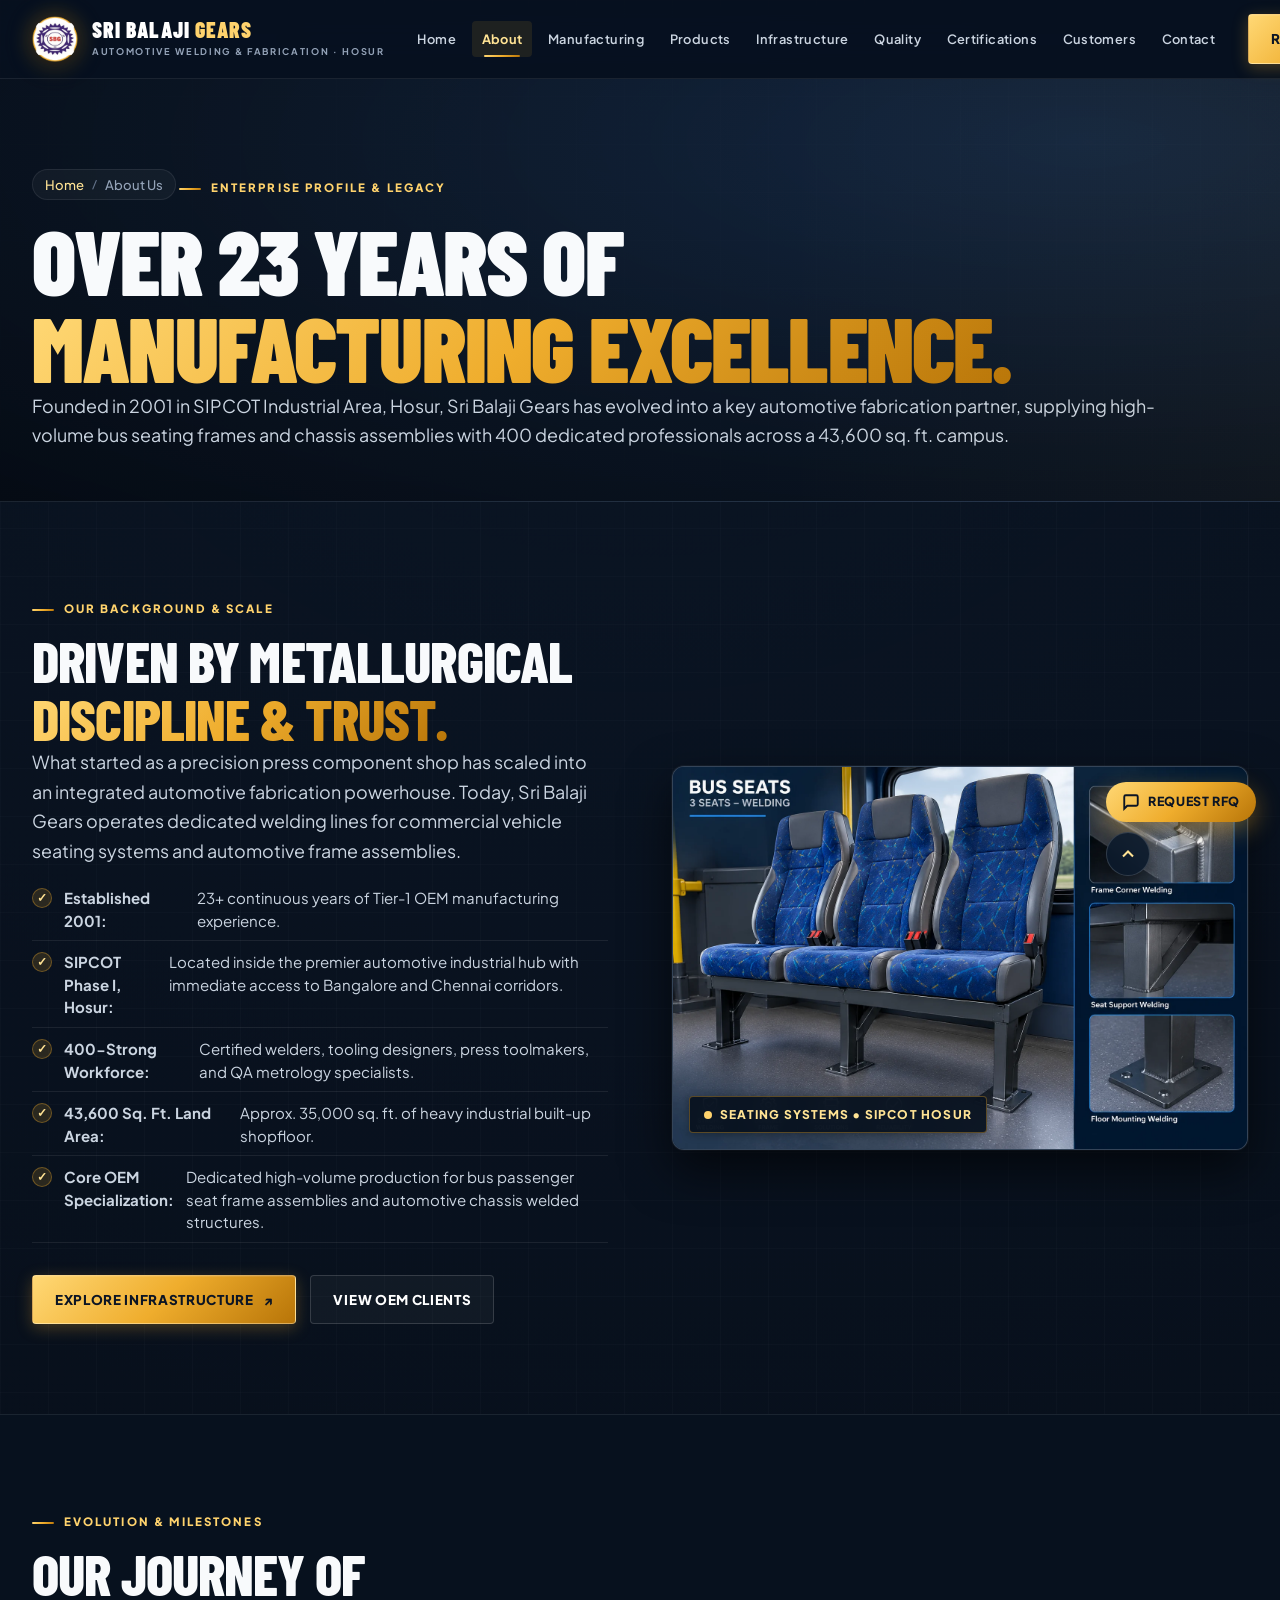
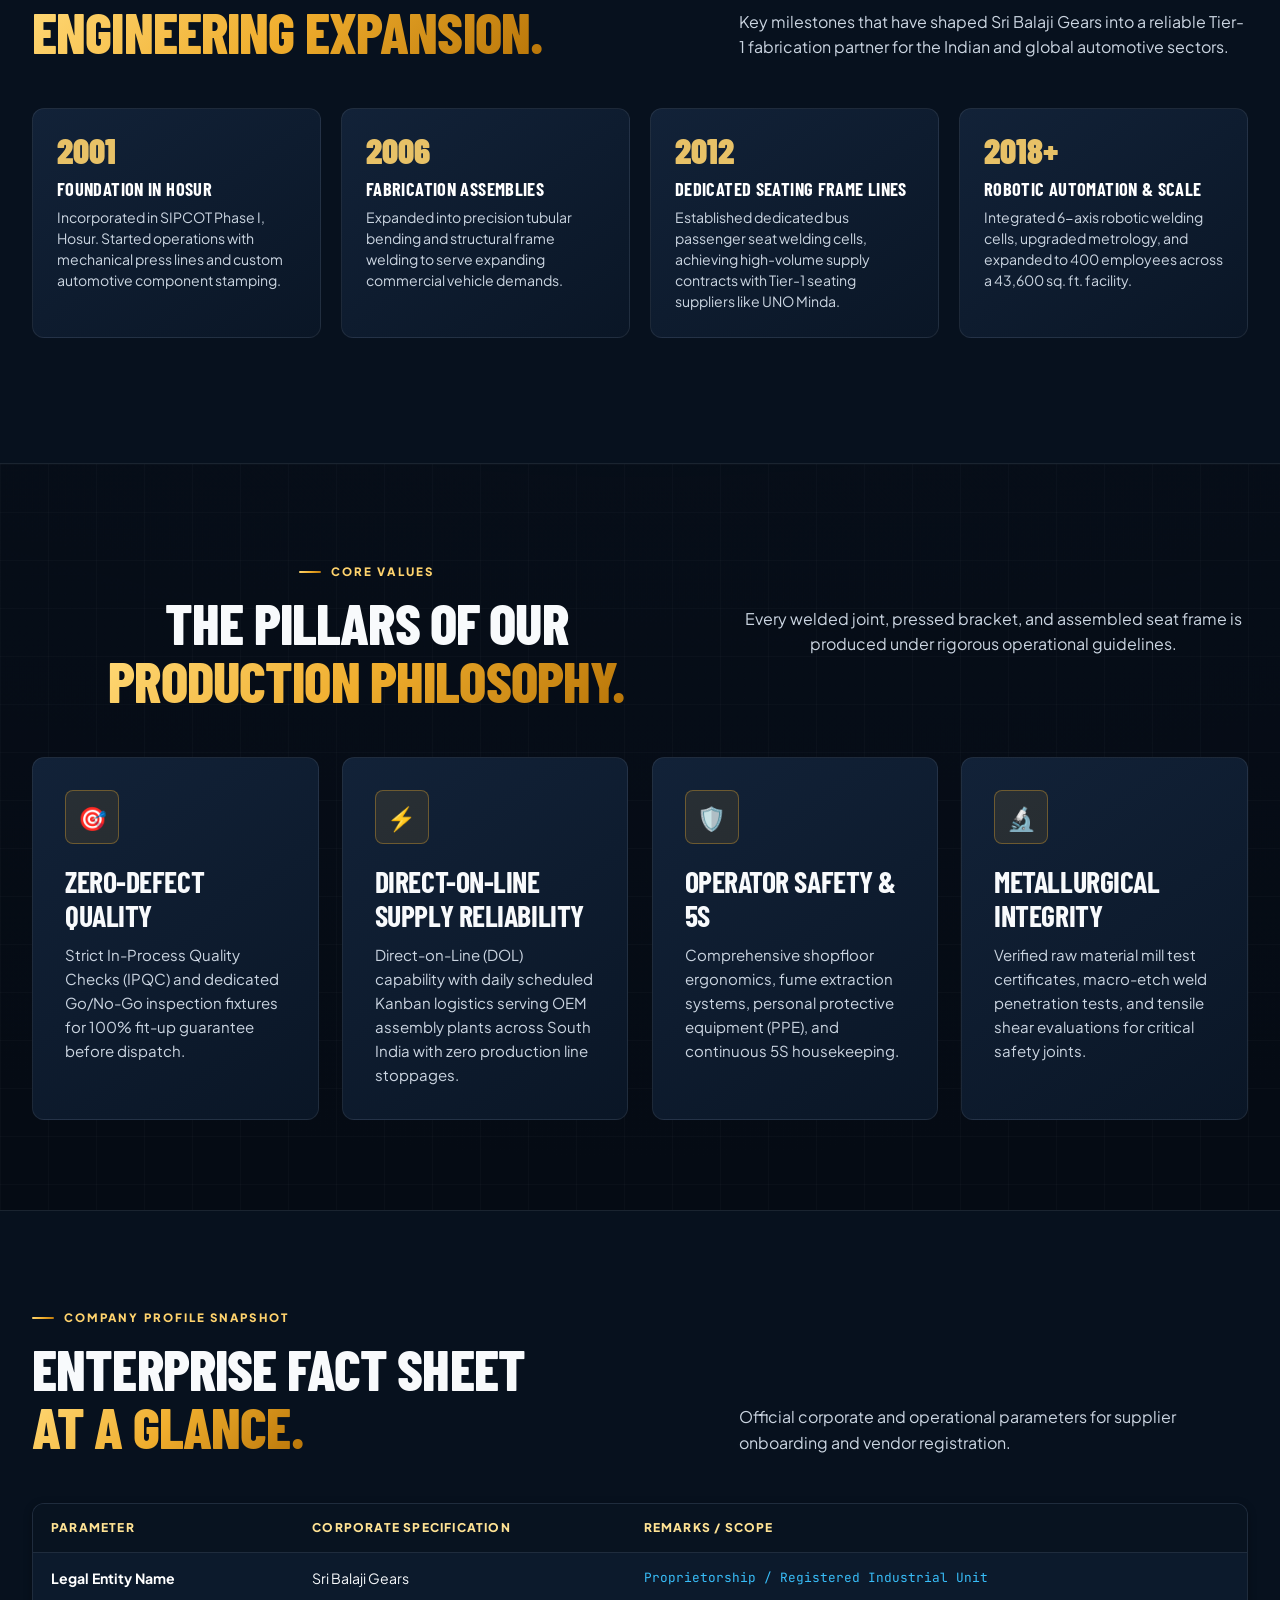
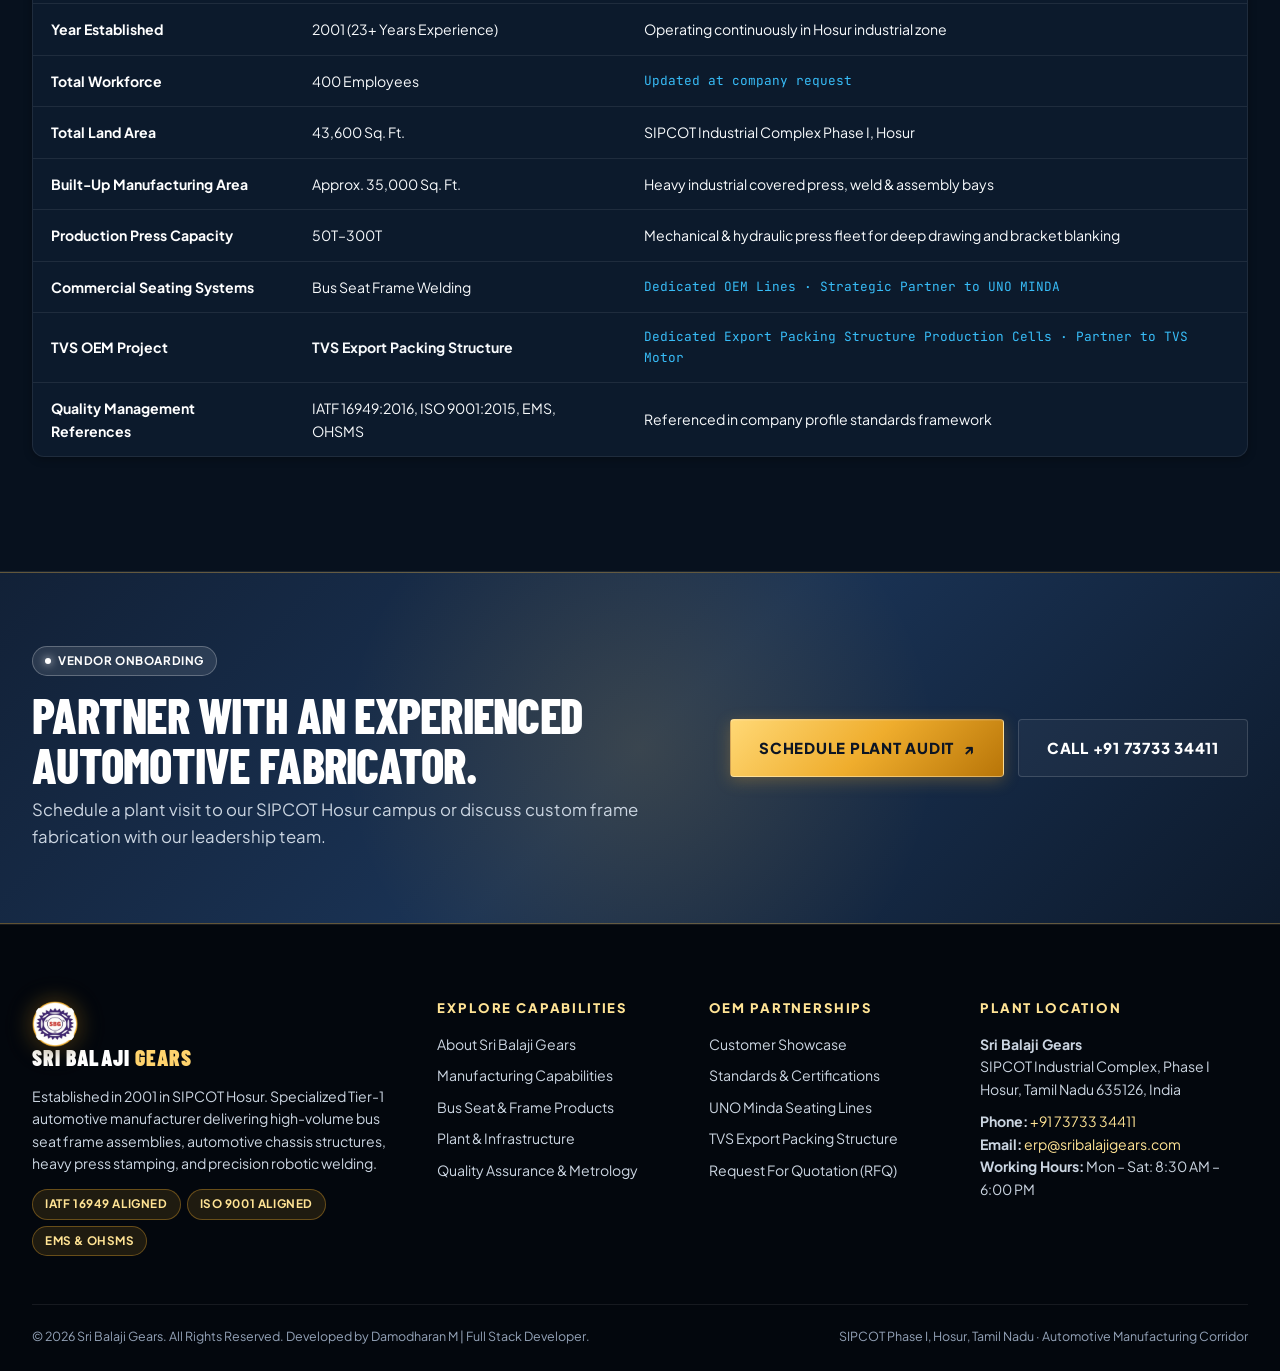
==== about.html @ cc9f1fc0 "feat: replace old logo with official SBG logo on matching circular badge with gold trim" ====
<!doctype html>
<html lang="en">
<head>
  <link rel="preconnect" href="https://fonts.googleapis.com">
  <link rel="preconnect" href="https://fonts.gstatic.com" crossorigin>
  <meta charset="utf-8">
  <meta name="viewport" content="width=device-width, initial-scale=1, viewport-fit=cover">
    <meta name="description" content="Established in 2001 in SIPCOT Hosur. 23+ years of Tier-1 automotive manufacturing excellence, passenger seat frames, and precision welding.">
  <meta name="keywords" content="Sri Balaji Gears, about sri balaji gears, automotive welding Hosur, bus seat frames, SIPCOT Hosur">
  <meta name="theme-color" content="#07111e">
  <meta name="google-site-verification" content="4lVNyMi9ZgLC_d8jcUPkAKkFOLJUADI26pOm8sBlswk">
  <link rel="canonical" href="https://sribalajigears.in/about.html">
  <meta property="og:type" content="website">
  <meta property="og:site_name" content="Sri Balaji Gears">
  <meta property="og:title" content="About Us & Plant Heritage | Sri Balaji Gears Hosur">
  <meta property="og:description" content="Established in 2001 in SIPCOT Hosur. 23+ years of Tier-1 automotive manufacturing excellence, passenger seat frames, and precision welding.">
  <meta property="og:url" content="https://sribalajigears.in/about.html">
  <meta property="og:image" content="https://sribalajigears.in/assets/img/sbg-logo-square.png">
  <meta name="twitter:card" content="summary_large_image">
  <meta name="twitter:title" content="About Us & Plant Heritage | Sri Balaji Gears Hosur">
  <meta name="twitter:description" content="Established in 2001 in SIPCOT Hosur. 23+ years of Tier-1 automotive manufacturing excellence, passenger seat frames, and precision welding.">
  <title>About Us & Plant Heritage | Sri Balaji Gears Hosur</title>
    <link rel="icon" type="image/svg+xml" href="/assets/img/sbg-mark.svg?v=2">
  <link rel="icon" type="image/png" sizes="48x48" href="/favicon-48x48.png">
  <link rel="icon" type="image/png" sizes="96x96" href="/favicon-96x96.png">
  <link rel="icon" type="image/png" sizes="192x192" href="/favicon-192x192.png">
  <link rel="shortcut icon" href="/favicon.ico">
  <link rel="apple-touch-icon" sizes="180x180" href="/apple-touch-icon.png">
  <link rel="manifest" href="/site.webmanifest">
  <link rel="stylesheet" href="assets/css/style.css?v=20">
  <!-- Structured Data: BreadcrumbList -->
  <script type="application/ld+json">
  {
    "@context": "https://schema.org",
    "@type": "BreadcrumbList",
    "itemListElement": [
      {
        "@type": "ListItem",
        "position": 1,
        "name": "Home",
        "item": "https://sribalajigears.in/"
      },
      {
        "@type": "ListItem",
        "position": 2,
        "name": "About Sri Balaji Gears",
        "item": "https://sribalajigears.in/about.html"
      }
    ]
  }
  </script>
  <!-- Google Analytics 4 (GA4): Replace G-XXXXXXXXXX with your Measurement ID from Google Analytics -->
  <!--
  <script async src="https://www.googletagmanager.com/gtag/js?id=G-XXXXXXXXXX"></script>
  <script>
    window.dataLayer = window.dataLayer || [];
    function gtag(){dataLayer.push(arguments);}
    gtag('js', new Date());
    gtag('config', 'G-XXXXXXXXXX');
  </script>
  -->
</head>
<body>

  <!-- Main Sticky Header -->
  <header class="header">
    <div class="container nav">
      <a class="brand" href="index.html" aria-label="Sri Balaji Gears Home">
        <img class="brand-emblem" src="assets/img/sbg-mark.svg?v=2" alt="SBG Monogram Logo" width="46" height="46">
        <span class="brand-text-block">
          <span class="brand-title">SRI BALAJI <span>GEARS</span></span>
          <span class="brand-tagline">AUTOMOTIVE WELDING &amp; FABRICATION · HOSUR</span>
        </span>
      </a>

      <!-- Desktop Navigation -->
      <nav class="menu" aria-label="Main Navigation">
        <a href="index.html">Home</a>
        <a href="about.html">About</a>
        <a href="manufacturing.html">Manufacturing</a>
        <a href="products.html">Products</a>
        <a href="infrastructure.html">Infrastructure</a>
        <a href="quality.html">Quality</a>
        <a href="certifications.html">Certifications</a>
        <a href="customers.html">Customers</a>
        <a href="contact.html">Contact</a>
      </nav>

      <!-- Nav Actions -->
      <div class="nav-actions">
        <a class="nav-button" href="contact.html">
          REQUEST RFQ <span class="button-icon">↗</span>
        </a>
        <button class="hamb" id="menuToggle" aria-label="Open navigation menu" aria-expanded="false">
          <span class="hamb-line"></span>
          <span class="hamb-line"></span>
          <span class="hamb-line"></span>
        </button>
      </div>
    </div>
  </header>

  <!-- Mobile Off-Canvas Drawer -->
  <div class="mobile-backdrop" id="mobileBackdrop"></div>
  <aside class="mobile-drawer" id="mobileDrawer" aria-label="Mobile Navigation">
    <div class="drawer-header">
      <a class="brand" href="index.html">
        <img class="brand-emblem" src="assets/img/sbg-mark.svg?v=2" alt="SBG" width="38" height="38">
        <span class="brand-text-block">
          <span class="brand-title">SRI BALAJI <span>GEARS</span></span>
        </span>
      </a>
      <button class="drawer-close" id="drawerClose" aria-label="Close menu">✕</button>
    </div>
    <nav class="drawer-nav">
      <a href="index.html">Home</a>
      <a href="about.html">About Company</a>
      <a href="manufacturing.html">Manufacturing Capabilities</a>
      <a href="products.html">Products &amp; Assemblies</a>
      <a href="infrastructure.html">Plant Infrastructure</a>
      <a href="quality.html">Quality &amp; Metrology</a>
      <a href="certifications.html">Certifications</a>
      <a href="customers.html">Customer Showcase</a>
      <a href="contact.html">Contact &amp; RFQ</a>
    </nav>
    <div class="drawer-footer">
      <div class="drawer-contact-item">
        <svg viewBox="0 0 24 24" fill="none" stroke="currentColor" stroke-width="2"><path d="M22 16.92v3a2 2 0 0 1-2.18 2 19.79 19.79 0 0 1-8.63-3.07 19.5 19.5 0 0 1-6-6 19.79 19.79 0 0 1-3.07-8.67A2 2 0 0 1 4.11 2h3a2 2 0 0 1 2 1.72 12.84 12.84 0 0 0 .7 2.81 2 2 0 0 1-.45 2.11L8.09 9.91a16 16 0 0 0 6 6l1.27-1.27a2 2 0 0 1 2.11-.45 12.84 12.84 0 0 0 2.81.7A2 2 0 0 1 22 16.92z"/></svg>
        <a href="tel:+917373334411">+91 73733 34411</a>
      </div>
      <div class="drawer-contact-item">
        <svg viewBox="0 0 24 24" fill="none" stroke="currentColor" stroke-width="2"><path d="M4 4h16c1.1 0 2 .9 2 2v12c0 1.1-.9 2-2 2H4c-1.1 0-2-.9-2-2V6c0-1.1.9-2 2-2z"/><polyline points="22,6 12,13 2,6"/></svg>
        <a href="mailto:erp@sribalajigears.com">erp@sribalajigears.com</a>
      </div>
      <a class="button" href="contact.html" style="width: 100%; margin-top: 10px;">
        REQUEST A QUOTE ↗
      </a>
    </div>
  </aside>

  <!-- Page Hero -->
  <main>
    <section class="page-hero">
      <div class="container">
        <div class="breadcrumbs">
          <a href="index.html">Home</a>
          <span class="separator">/</span>
          <span>About Us</span>
        </div>
        <div class="eyebrow">Enterprise Profile &amp; Legacy</div>
        <h1>
          OVER 23 YEARS OF<br>
          <em>MANUFACTURING EXCELLENCE.</em>
        </h1>
        <p class="lead">
          Founded in 2001 in SIPCOT Industrial Area, Hosur, Sri Balaji Gears has evolved into a key automotive fabrication partner, supplying high-volume bus seating frames and chassis assemblies with 400 dedicated professionals across a 43,600 sq. ft. campus.
        </p>
      </div>
    </section>

    <!-- Company Heritage Split Section -->
    <section class="section">
      <div class="container split">
        <div class="reveal">
          <div class="eyebrow">Our Background &amp; Scale</div>
          <h2>DRIVEN BY METALLURGICAL<br><em>DISCIPLINE &amp; TRUST.</em></h2>
          <p class="lead">
            What started as a precision press component shop has scaled into an integrated automotive fabrication powerhouse. Today, Sri Balaji Gears operates dedicated welding lines for commercial vehicle seating systems and automotive frame assemblies.
          </p>

          <ul class="list-check">
            <li><strong>Established 2001:</strong> 23+ continuous years of Tier-1 OEM manufacturing experience.</li>
            <li><strong>SIPCOT Phase I, Hosur:</strong> Located inside the premier automotive industrial hub with immediate access to Bangalore and Chennai corridors.</li>
            <li><strong>400-Strong Workforce:</strong> Certified welders, tooling designers, press toolmakers, and QA metrology specialists.</li>
            <li><strong>43,600 Sq. Ft. Land Area:</strong> Approx. 35,000 sq. ft. of heavy industrial built-up shopfloor.</li>
            <li><strong>Core OEM Specialization:</strong> Dedicated high-volume production for bus passenger seat frame assemblies and automotive chassis welded structures.</li>
          </ul>

          <div class="actions">
            <a class="button" href="infrastructure.html">
              EXPLORE INFRASTRUCTURE <span class="button-icon">↗</span>
            </a>
            <a class="button ghost" href="customers.html">
              VIEW OEM CLIENTS
            </a>
          </div>
        </div>

        <div class="image-frame reveal delay-2">
          <picture>
              <source srcset="assets/img/bus-seats-welding-concept.webp" type="image/webp">
              <img src="assets/img/bus-seats-welding-concept.png" alt="Sri Balaji Gears seating frame fabrication and welding layout visual" width="1536" height="1024" loading="lazy" decoding="async">
            </picture>
          <span class="imglabel">SEATING SYSTEMS • SIPCOT HOSUR</span>
        </div>
      </div>
    </section>

    <!-- Historical Milestones Stepper -->
    <section class="section alternate">
      <div class="container">
        <div class="section-heading">
          <div>
            <div class="eyebrow">Evolution &amp; Milestones</div>
            <h2>OUR JOURNEY OF<br><em>ENGINEERING EXPANSION.</em></h2>
          </div>
          <p>
            Key milestones that have shaped Sri Balaji Gears into a reliable Tier-1 fabrication partner for the Indian and global automotive sectors.
          </p>
        </div>

        <div class="timeline-stepper">
          <div class="step-card reveal delay-1">
            <div class="step-num">2001</div>
            <h4>Foundation in Hosur</h4>
            <p>
              Incorporated in SIPCOT Phase I, Hosur. Started operations with mechanical press lines and custom automotive component stamping.
            </p>
          </div>

          <div class="step-card reveal delay-2">
            <div class="step-num">2006</div>
            <h4>Fabrication Assemblies</h4>
            <p>
              Expanded into precision tubular bending and structural frame welding to serve expanding commercial vehicle demands.
            </p>
          </div>

          <div class="step-card reveal delay-3">
            <div class="step-num">2012</div>
            <h4>Dedicated Seating Frame Lines</h4>
            <p>
              Established dedicated bus passenger seat welding cells, achieving high-volume supply contracts with Tier-1 seating suppliers like UNO Minda.
            </p>
          </div>

          <div class="step-card reveal delay-4">
            <div class="step-num">2018+</div>
            <h4>Robotic Automation &amp; Scale</h4>
            <p>
              Integrated 6-axis robotic welding cells, upgraded metrology, and expanded to 400 employees across a 43,600 sq. ft. facility.
            </p>
          </div>
        </div>
      </div>
    </section>

    <!-- Core Manufacturing Values -->
    <section class="section">
      <div class="container">
        <div class="section-heading centered">
          <div>
            <div class="eyebrow">Core Values</div>
            <h2>THE PILLARS OF OUR<br><em>PRODUCTION PHILOSOPHY.</em></h2>
          </div>
          <p>Every welded joint, pressed bracket, and assembled seat frame is produced under rigorous operational guidelines.</p>
        </div>

        <div class="grid grid-4">
          <article class="card reveal delay-1">
            <div class="card-icon">🎯</div>
            <h3>Zero-Defect Quality</h3>
            <p>
              Strict In-Process Quality Checks (IPQC) and dedicated Go/No-Go inspection fixtures for 100% fit-up guarantee before dispatch.
            </p>
          </article>

          <article class="card reveal delay-2">
            <div class="card-icon">⚡</div>
            <h3>Direct-on-Line Supply Reliability</h3>
            <p>
              Direct-on-Line (DOL) capability with daily scheduled Kanban logistics serving OEM assembly plants across South India with zero production line stoppages.
            </p>
          </article>

          <article class="card reveal delay-3">
            <div class="card-icon">🛡️</div>
            <h3>Operator Safety &amp; 5S</h3>
            <p>
              Comprehensive shopfloor ergonomics, fume extraction systems, personal protective equipment (PPE), and continuous 5S housekeeping.
            </p>
          </article>

          <article class="card reveal delay-4">
            <div class="card-icon">🔬</div>
            <h3>Metallurgical Integrity</h3>
            <p>
              Verified raw material mill test certificates, macro-etch weld penetration tests, and tensile shear evaluations for critical safety joints.
            </p>
          </article>
        </div>
      </div>
    </section>

    <!-- Comprehensive Company Fact Sheet -->
    <section class="section alternate">
      <div class="container">
        <div class="section-heading">
          <div>
            <div class="eyebrow">Company Profile Snapshot</div>
            <h2>ENTERPRISE FACT SHEET<br><em>AT A GLANCE.</em></h2>
          </div>
          <p>Official corporate and operational parameters for supplier onboarding and vendor registration.</p>
        </div>

        <div class="table-responsive reveal">
          <table class="spec-table">
            <thead>
              <tr>
                <th>Parameter</th>
                <th>Corporate Specification</th>
                <th>Remarks / Scope</th>
              </tr>
            </thead>
            <tbody>
              <tr>
                <td class="strong-cell">Legal Entity Name</td>
                <td>Sri Balaji Gears</td>
                <td class="tag-cell">Proprietorship / Registered Industrial Unit</td>
              </tr>
              <tr>
                <td class="strong-cell">Year Established</td>
                <td>2001 (23+ Years Experience)</td>
                <td>Operating continuously in Hosur industrial zone</td>
              </tr>
              <tr>
                <td class="strong-cell">Total Workforce</td>
                <td>400 Employees</td>
                <td class="tag-cell">Updated at company request</td>
              </tr>
              <tr>
                <td class="strong-cell">Total Land Area</td>
                <td>43,600 Sq. Ft.</td>
                <td>SIPCOT Industrial Complex Phase I, Hosur</td>
              </tr>
              <tr>
                <td class="strong-cell">Built-Up Manufacturing Area</td>
                <td>Approx. 35,000 Sq. Ft.</td>
                <td>Heavy industrial covered press, weld &amp; assembly bays</td>
              </tr>
              <tr>
                <td class="strong-cell">Production Press Capacity</td>
                <td>50T–300T</td>
                <td>Mechanical &amp; hydraulic press fleet for deep drawing and bracket blanking</td>
              </tr>
              <tr>
                <td class="strong-cell">Commercial Seating Systems</td>
                <td>Bus Seat Frame Welding</td>
                <td class="tag-cell">Dedicated OEM Lines &middot; Strategic Partner to UNO MINDA</td>
              </tr>
              <tr>
                <td class="strong-cell">TVS OEM Project</td>
                <td><strong>TVS Export Packing Structure</strong></td>
                <td class="tag-cell">Dedicated Export Packing Structure Production Cells &middot; Partner to TVS Motor</td>
              </tr>
              <tr>
                <td class="strong-cell">Quality Management References</td>
                <td>IATF 16949:2016, ISO 9001:2015, EMS, OHSMS</td>
                <td>Referenced in company profile standards framework</td>
              </tr>
            </tbody>
          </table>
        </div>
      </div>
    </section>
  </main>

  <!-- High Impact Call to Action -->
  <section class="cta">
    <div class="container">
      <div class="cta-copy">
        <div class="pill-badge" style="background: rgba(255, 255, 255, 0.1); border-color: rgba(255, 255, 255, 0.25); color: #ffffff; margin-bottom: 14px;">
          <span class="dot" style="background: #ffffff; box-shadow: 0 0 8px #ffffff;"></span> VENDOR ONBOARDING
        </div>
        <h2>PARTNER WITH AN EXPERIENCED AUTOMOTIVE FABRICATOR.</h2>
        <p>Schedule a plant visit to our SIPCOT Hosur campus or discuss custom frame fabrication with our leadership team.</p>
      </div>
      <div class="actions">
        <a class="button lg" href="contact.html">
          SCHEDULE PLANT AUDIT <span class="button-icon">↗</span>
        </a>
        <a class="button ghost lg" href="tel:+917373334411">
          CALL +91 73733 34411
        </a>
      </div>
    </div>
  </section>

  <!-- Enterprise Corporate Footer -->
  <footer>
    <div class="container">
      <div class="footgrid">
        <div class="footer-col">
          <a class="brand" href="index.html" style="margin-bottom: 16px;">
            <img class="brand-emblem" src="assets/img/sbg-mark.svg?v=2" alt="SBG" width="42" height="42">
            <span class="brand-text-block">
              <span class="brand-title">SRI BALAJI <span>GEARS</span></span>
            </span>
          </a>
          <p>
            Established in 2001 in SIPCOT Hosur. Specialized Tier-1 automotive manufacturer delivering high-volume bus seat frame assemblies, automotive chassis structures, heavy press stamping, and precision robotic welding.
          </p>
          <div class="footer-cert-tags">
            <span class="pill-badge">IATF 16949 ALIGNED</span>
            <span class="pill-badge">ISO 9001 ALIGNED</span>
            <span class="pill-badge">EMS &amp; OHSMS</span>
          </div>
        </div>

        <div class="footer-col">
          <h4>EXPLORE CAPABILITIES</h4>
          <a href="about.html">About Sri Balaji Gears</a>
          <a href="manufacturing.html">Manufacturing Capabilities</a>
          <a href="products.html">Bus Seat &amp; Frame Products</a>
          <a href="infrastructure.html">Plant &amp; Infrastructure</a>
          <a href="quality.html">Quality Assurance &amp; Metrology</a>
        </div>

        <div class="footer-col">
          <h4>OEM PARTNERSHIPS</h4>
          <a href="customers.html">Customer Showcase</a>
          <a href="certifications.html">Standards &amp; Certifications</a>
          <a href="customers.html">UNO Minda Seating Lines</a>
          <a href="customers.html">TVS Export Packing Structure</a>
          <a href="contact.html">Request For Quotation (RFQ)</a>
        </div>

        <div class="footer-col">
          <h4>PLANT LOCATION</h4>
          <p>
            <strong>Sri Balaji Gears</strong><br>
            SIPCOT Industrial Complex, Phase I<br>
            Hosur, Tamil Nadu 635126, India
          </p>
          <p style="margin-top: 10px;">
            <strong>Phone:</strong> <a href="tel:+917373334411" style="display:inline; color:var(--gold-300);">+91 73733 34411</a><br>
            <strong>Email:</strong> <a href="mailto:erp@sribalajigears.com" style="display:inline; color:var(--gold-300);">erp@sribalajigears.com</a><br>
            <strong>Working Hours:</strong> Mon – Sat: 8:30 AM – 6:00 PM
          </p>
        </div>
      </div>

      <div class="bottom">
        <span>© <span data-year>2026</span> Sri Balaji Gears. All Rights Reserved. Developed by Damodharan M | Full Stack Developer.</span>
        <span>SIPCOT Phase I, Hosur, Tamil Nadu · Automotive Manufacturing Corridor</span>
      </div>
    </div>
  </footer>

  <!-- Floating Actions (Scroll-to-top & RFQ FAB) -->
  <div class="floating-actions">
    <a href="contact.html" class="quick-rfq-fab" aria-label="Request Instant Quote">
      <svg width="18" height="18" viewBox="0 0 24 24" fill="none" stroke="currentColor" stroke-width="2.5"><path d="M21 15a2 2 0 0 1-2 2H7l-4 4V5a2 2 0 0 1 2-2h14a2 2 0 0 1 2 2z"/></svg>
      <span class="fab-text">REQUEST RFQ</span>
    </a>
    <button id="scrollTopBtn" class="btn-scroll-top" aria-label="Scroll to top of page">
      <svg width="20" height="20" viewBox="0 0 24 24" fill="none" stroke="currentColor" stroke-width="2.5"><polyline points="18 15 12 9 6 15"/></svg>
    </button>
  </div>

  <script src="assets/js/main.js?v=25" defer></script>
</body>
</html>
---- assets/css/style.css ----
/* ==========================================================================
   SRI BALAJI GEARS — ENTERPRISE INDUSTRIAL DESIGN SYSTEM
   Precision Automotive Welding, Seating Systems & Pressing | Hosur, India
   Fully Responsive for Mobile, Tablet, Laptop, Desktop & Ultra-wide
   ========================================================================== */

@import url('https://fonts.googleapis.com/css2?family=Barlow+Condensed:wght@400;500;600;700;800;900&family=Plus+Jakarta+Sans:wght@300;400;500;600;700;800&family=JetBrains+Mono:wght@400;600&display=swap');

/* --- Design Tokens --- */
:root {
  --bg-dark: #050b14;
  --bg-primary: #07111e;
  --bg-surface: #0c1a2c;
  --bg-surface-elevated: #11233b;
  --bg-card: linear-gradient(145deg, #122238 0%, #0a1626 100%);
  --bg-card-hover: linear-gradient(145deg, #172d4a 0%, #0f1e33 100%);
  --bg-card-alt: #0a1524;
  
  --ink-primary: #f8fafc;
  --ink-secondary: #cbd5e1;
  --ink-muted: #94a3b8;
  --ink-dim: #64748b;
  
  --gold-300: #ffe394;
  --gold-400: #ffd36d;
  --gold-500: #efad2d;
  --gold-600: #d69112;
  --gold-700: #9e6405;
  --gold-glow: rgba(239, 173, 45, 0.28);
  --gold-gradient: linear-gradient(135deg, #ffd875 0%, #efad2d 50%, #b87508 100%);
  
  --accent-cyan: #38bdf8;
  --accent-cyan-glow: rgba(56, 189, 248, 0.2);
  --accent-emerald: #10b981;
  
  --border-subtle: rgba(255, 255, 255, 0.08);
  --border-medium: rgba(255, 255, 255, 0.15);
  --border-gold: rgba(239, 173, 45, 0.35);
  --border-gold-bright: rgba(255, 211, 109, 0.7);
  
  --radius-xs: 4px;
  --radius-sm: 8px;
  --radius-md: 12px;
  --radius-lg: 18px;
  --radius-xl: 24px;
  --radius-pill: 9999px;
  
  --shadow-sm: 0 2px 8px rgba(0, 0, 0, 0.3);
  --shadow-md: 0 8px 24px -4px rgba(0, 0, 0, 0.45);
  --shadow-lg: 0 16px 40px -6px rgba(0, 0, 0, 0.6);
  --shadow-gold: 0 12px 36px -4px rgba(239, 173, 45, 0.3);
  --shadow-inner: inset 0 1px 1px rgba(255, 255, 255, 0.1);
  
  --font-display: 'Barlow Condensed', -apple-system, BlinkMacSystemFont, sans-serif;
  --font-sans: 'Plus Jakarta Sans', -apple-system, BlinkMacSystemFont, sans-serif;
  --font-mono: 'JetBrains Mono', monospace;
  
  --container-max: 2560px;
  --container-gutter: clamp(14px, 2.5vw, 44px);
  --max-width: var(--container-max);
  --transition-fast: 0.18s cubic-bezier(0.16, 1, 0.3, 1);
  --transition-base: 0.28s cubic-bezier(0.16, 1, 0.3, 1);
  --transition-slow: 0.45s cubic-bezier(0.16, 1, 0.3, 1);
}

/* --- Global Reset & Box Sizing --- */
*, *::before, *::after {
  box-sizing: border-box;
  margin: 0;
  padding: 0;
}

html {
  scroll-behavior: smooth;
  font-size: 16px;
  -webkit-text-size-adjust: 100%;
  color-scheme: dark;
}

body {
  background-color: var(--bg-dark);
  background-image: 
    radial-gradient(circle at 50% 0%, rgba(20, 38, 64, 0.4) 0%, transparent 60%),
    linear-gradient(rgba(255, 255, 255, 0.02) 1px, transparent 1px),
    linear-gradient(90deg, rgba(255, 255, 255, 0.02) 1px, transparent 1px);
  background-size: 100% 100%, 48px 48px, 48px 48px;
  color: var(--ink-primary);
  font-family: var(--font-sans);
  line-height: 1.6;
  -webkit-font-smoothing: antialiased;
  -moz-osx-font-smoothing: grayscale;
  overflow-x: hidden;
  min-height: 100vh;
  display: flex;
  flex-direction: column;
}

main {
  flex: 1 0 auto;
}

/* Safe area padding for mobile notch */
body {
  padding-left: env(safe-area-inset-left, 0px);
  padding-right: env(safe-area-inset-right, 0px);
}

/* Images & Media */
img, svg, picture, video {
  display: block;
  max-width: 100%;
  height: auto;
}

a {
  color: inherit;
  text-decoration: none;
  transition: color var(--transition-fast), border-color var(--transition-fast);
}

button {
  font-family: inherit;
  cursor: pointer;
  border: none;
  background: none;
}

ul, ol {
  list-style: none;
}

/* Focus styles for accessibility */
:focus-visible {
  outline: 2px solid var(--gold-400);
  outline-offset: 3px;
}

/* --- Container Utility (Fluid Screen Auto-Fitting System) --- */
.container {
  width: 100%;
  max-width: min(var(--container-max), calc(100% - 2 * var(--container-gutter)));
  margin-inline: auto;
}

/* --- Typography --- */
h1, h2, h3, h4, h5, h6 {
  font-family: var(--font-display);
  text-transform: uppercase;
  font-weight: 800;
  line-height: 1.02;
  letter-spacing: -0.015em;
  color: var(--ink-primary);
}

h1 {
  font-size: clamp(2.8rem, 6.5vw + 0.5rem, 5.8rem);
  font-weight: 900;
  line-height: 0.96;
  letter-spacing: -0.02em;
}

h2 {
  font-size: clamp(2.2rem, 4.2vw + 0.2rem, 3.8rem);
  font-weight: 800;
  line-height: 1.02;
}

h3 {
  font-size: clamp(1.4rem, 2.2vw + 0.1rem, 2rem);
  font-weight: 700;
  line-height: 1.15;
}

h4 {
  font-size: clamp(1.15rem, 1.4vw, 1.45rem);
  font-weight: 700;
  letter-spacing: 0.02em;
}

h1 em, h2 em, h3 em, .highlight-gold {
  font-style: normal;
  background: var(--gold-gradient);
  -webkit-background-clip: text;
  -webkit-text-fill-color: transparent;
  display: inline-block;
}

.lead {
  font-size: clamp(1rem, 1.15vw + 0.2rem, 1.25rem);
  color: var(--ink-secondary);
  line-height: 1.65;
  max-width: 90ch;
}

.text-muted {
  color: var(--ink-muted);
}

.text-gold {
  color: var(--gold-400);
}

.text-mono {
  font-family: var(--font-mono);
}

/* --- Eyebrow & Badges --- */
.eyebrow {
  display: inline-flex;
  align-items: center;
  gap: 10px;
  font-family: var(--font-sans);
  font-size: 0.72rem;
  font-weight: 800;
  letter-spacing: 0.18em;
  text-transform: uppercase;
  color: var(--gold-400);
  margin-bottom: 12px;
}

.eyebrow::before {
  content: "";
  display: inline-block;
  width: 22px;
  height: 2px;
  background: var(--gold-gradient);
  border-radius: var(--radius-pill);
}

.pill-badge {
  display: inline-flex;
  align-items: center;
  gap: 7px;
  padding: 5px 12px;
  background: rgba(239, 173, 45, 0.12);
  border: 1px solid var(--border-gold);
  border-radius: var(--radius-pill);
  font-size: 0.73rem;
  font-weight: 700;
  color: var(--gold-300);
  letter-spacing: 0.05em;
  text-transform: uppercase;
}

.pill-badge .dot {
  width: 6px;
  height: 6px;
  border-radius: 50%;
  background: var(--gold-400);
  box-shadow: 0 0 8px var(--gold-400);
  animation: pulseDot 2s infinite ease-in-out;
}

.pill-badge.cyan {
  background: rgba(56, 189, 248, 0.1);
  border-color: rgba(56, 189, 248, 0.35);
  color: #7dd3fc;
}
.pill-badge.cyan .dot {
  background: var(--accent-cyan);
  box-shadow: 0 0 8px var(--accent-cyan);
}

.pill-badge.emerald {
  background: rgba(16, 185, 129, 0.1);
  border-color: rgba(16, 185, 129, 0.35);
  color: #6ee7b7;
}
.pill-badge.emerald .dot {
  background: var(--accent-emerald);
  box-shadow: 0 0 8px var(--accent-emerald);
}

@keyframes pulseDot {
  0%, 100% { opacity: 1; transform: scale(1); }
  50% { opacity: 0.4; transform: scale(0.8); }
}

/* --- Top Utility Bar (Removed) --- */
.topline {
  display: none !important;
}

.topline .container {
  display: flex;
  justify-content: space-between;
  align-items: center;
  gap: 16px;
  flex-wrap: wrap;
}

.topline-info {
  display: flex;
  align-items: center;
  gap: 16px;
  flex-wrap: wrap;
}

.topline-item {
  display: inline-flex;
  align-items: center;
  gap: 6px;
}

.topline-item svg {
  width: 14px;
  height: 14px;
  color: var(--gold-400);
  flex-shrink: 0;
}

.topline a:hover {
  color: var(--gold-300);
}

.topline-badge {
  background: rgba(255, 255, 255, 0.06);
  padding: 2px 8px;
  border-radius: var(--radius-xs);
  font-size: 0.7rem;
  font-family: var(--font-mono);
  color: var(--gold-300);
}

/* --- Main Header & Sticky Nav --- */
.header {
  position: sticky;
  top: 0;
  z-index: 50;
  background: rgba(7, 17, 30, 0.88);
  backdrop-filter: blur(20px) saturate(180%);
  -webkit-backdrop-filter: blur(20px) saturate(180%);
  border-bottom: 1px solid var(--border-subtle);
  transition: padding var(--transition-base), background-color var(--transition-base), box-shadow var(--transition-base);
}

.header.scrolled {
  background: rgba(5, 11, 20, 0.96);
  box-shadow: 0 10px 30px rgba(0, 0, 0, 0.5);
  border-bottom-color: var(--border-medium);
}

.nav {
  height: 78px;
  display: flex;
  align-items: center;
  justify-content: space-between;
  gap: clamp(14px, 1.8vw, 32px);
  width: 100%;
  transition: height var(--transition-base);
}

.header.scrolled .nav {
  height: 68px;
}

/* Brand Identity */
.brand {
  display: inline-flex;
  align-items: center;
  gap: 14px;
  flex-shrink: 0;
  outline: none;
}

.brand-emblem {
  width: 46px;
  height: 46px;
  flex-shrink: 0;
  border-radius: 50%;
  object-fit: contain;
  filter: drop-shadow(0 2px 10px rgba(0, 0, 0, 0.5)) drop-shadow(0 0 10px rgba(239, 173, 45, 0.35));
  transition: transform var(--transition-fast);
}

.brand:hover .brand-emblem {
  transform: rotate(18deg) scale(1.05);
}

.brand-text-block {
  display: flex;
  flex-direction: column;
}

.brand-title {
  font-family: var(--font-display);
  font-size: 1.35rem;
  font-weight: 900;
  letter-spacing: 0.05em;
  line-height: 1;
  color: #ffffff;
}

.brand-title span {
  color: var(--gold-400);
}

.brand-tagline {
  font-family: var(--font-sans);
  font-size: 0.58rem;
  font-weight: 700;
  letter-spacing: 0.18em;
  color: var(--ink-muted);
  margin-top: 3px;
  text-transform: uppercase;
}

/* Desktop Navigation Menu */
.menu {
  display: flex;
  align-items: center;
  gap: clamp(2px, 0.5vw, 10px);
}

.menu a {
  padding: 8px clamp(8px, 0.75vw, 15px);
  font-size: clamp(0.8rem, 0.82vw, 0.92rem);
  font-weight: 600;
  letter-spacing: 0.03em;
  color: var(--ink-secondary);
  border-radius: var(--radius-xs);
  position: relative;
  transition: color var(--transition-fast), background-color var(--transition-fast);
  white-space: nowrap;
}

.menu a:hover {
  color: #ffffff;
  background: rgba(255, 255, 255, 0.05);
}

.menu a.active {
  color: var(--gold-300);
  font-weight: 700;
  background: rgba(239, 173, 45, 0.1);
}

.menu a.active::after {
  content: "";
  position: absolute;
  bottom: 0;
  left: 12px;
  right: 12px;
  height: 2px;
  background: var(--gold-gradient);
  border-radius: var(--radius-pill);
}

/* Nav Actions */
.nav-actions {
  display: flex;
  align-items: center;
  gap: 12px;
}

/* Mobile Hamburger Toggle */
.hamb {
  display: none;
  position: relative;
  width: 44px;
  height: 44px;
  border-radius: var(--radius-sm);
  background: rgba(255, 255, 255, 0.04);
  border: 1px solid var(--border-subtle);
  color: #ffffff;
  padding: 10px;
  align-items: center;
  justify-content: center;
  flex-direction: column;
  gap: 5px;
  z-index: 60;
  transition: background var(--transition-fast), border-color var(--transition-fast);
}

.hamb:hover {
  background: rgba(255, 255, 255, 0.1);
  border-color: var(--border-gold);
}

.hamb-line {
  display: block;
  width: 22px;
  height: 2px;
  background: #ffffff;
  border-radius: 2px;
  transition: transform var(--transition-base), opacity var(--transition-fast);
}

.hamb.open .hamb-line:nth-child(1) {
  transform: translateY(7px) rotate(45deg);
  background: var(--gold-400);
}
.hamb.open .hamb-line:nth-child(2) {
  opacity: 0;
  transform: scaleX(0);
}
.hamb.open .hamb-line:nth-child(3) {
  transform: translateY(-7px) rotate(-45deg);
  background: var(--gold-400);
}

/* --- Mobile Nav Drawer & Backdrop --- */
.mobile-backdrop {
  display: none;
  position: fixed;
  inset: 0;
  background: rgba(3, 7, 13, 0.75);
  backdrop-filter: blur(6px);
  -webkit-backdrop-filter: blur(6px);
  z-index: 52;
  opacity: 0;
  pointer-events: none;
  transition: opacity var(--transition-base);
}

.mobile-backdrop.open {
  opacity: 1;
  pointer-events: auto;
}

.mobile-drawer {
  position: fixed;
  top: 0;
  right: -100%;
  bottom: 0;
  width: min(380px, 88vw);
  background: #091524;
  border-left: 1px solid var(--border-medium);
  box-shadow: -10px 0 40px rgba(0, 0, 0, 0.7);
  z-index: 55;
  display: flex;
  flex-direction: column;
  padding: 24px 20px;
  overflow-y: auto;
  transition: right var(--transition-slow);
}

.mobile-drawer.open {
  right: 0;
}

.drawer-header {
  display: flex;
  align-items: center;
  justify-content: space-between;
  padding-bottom: 18px;
  border-bottom: 1px solid var(--border-subtle);
  margin-bottom: 18px;
}

.drawer-close {
  width: 38px;
  height: 38px;
  border-radius: 50%;
  background: rgba(255, 255, 255, 0.05);
  border: 1px solid var(--border-subtle);
  color: var(--ink-secondary);
  display: grid;
  place-items: center;
  font-size: 1.1rem;
}

.drawer-nav {
  display: flex;
  flex-direction: column;
  gap: 4px;
}

.drawer-nav a {
  display: flex;
  align-items: center;
  justify-content: space-between;
  padding: 12px 14px;
  border-radius: var(--radius-sm);
  font-size: 0.95rem;
  font-weight: 600;
  color: var(--ink-secondary);
  border-left: 3px solid transparent;
  transition: all var(--transition-fast);
}

.drawer-nav a:hover, .drawer-nav a.active {
  background: rgba(239, 173, 45, 0.1);
  color: #ffffff;
  border-left-color: var(--gold-400);
}

.drawer-nav a.active {
  color: var(--gold-300);
  font-weight: 700;
}

.drawer-footer {
  margin-top: auto;
  padding-top: 24px;
  border-top: 1px solid var(--border-subtle);
  display: flex;
  flex-direction: column;
  gap: 12px;
}

.drawer-contact-item {
  display: flex;
  align-items: center;
  gap: 10px;
  font-size: 0.85rem;
  color: var(--ink-secondary);
}

.drawer-contact-item svg {
  width: 16px;
  height: 16px;
  color: var(--gold-400);
  flex-shrink: 0;
}

/* Prevent body scroll when drawer open */
body.drawer-open {
  overflow: hidden;
}

/* --- Buttons & CTAs --- */
.button, .nav-button {
  display: inline-flex;
  align-items: center;
  justify-content: center;
  gap: 9px;
  padding: 13px 22px;
  font-family: var(--font-sans);
  font-size: 0.84rem;
  font-weight: 800;
  letter-spacing: 0.05em;
  text-transform: uppercase;
  border-radius: var(--radius-xs);
  cursor: pointer;
  background: var(--gold-gradient);
  color: #0c1524;
  border: 1px solid rgba(255, 255, 255, 0.3);
  box-shadow: 0 4px 16px rgba(239, 173, 45, 0.28), var(--shadow-inner);
  transition: transform var(--transition-fast), box-shadow var(--transition-fast), background var(--transition-fast);
  white-space: nowrap;
}

.button:hover, .nav-button:hover {
  transform: translateY(-2px);
  box-shadow: 0 8px 26px rgba(239, 173, 45, 0.42), var(--shadow-inner);
  color: #040912;
}

.button:active, .nav-button:active {
  transform: translateY(0);
}

.button.ghost {
  background: rgba(255, 255, 255, 0.04);
  color: #ffffff;
  border: 1px solid var(--border-medium);
  box-shadow: none;
}

.button.ghost:hover {
  background: rgba(255, 255, 255, 0.1);
  border-color: rgba(255, 255, 255, 0.35);
  box-shadow: 0 6px 20px rgba(0, 0, 0, 0.4);
}

.button.sm {
  padding: 8px 14px;
  font-size: 0.76rem;
}

.button.lg {
  padding: 16px 28px;
  font-size: 0.94rem;
}

.button-icon {
  display: inline-block;
  transition: transform var(--transition-fast);
}

.button:hover .button-icon {
  transform: translate(2px, -2px);
}

.actions {
  display: flex;
  align-items: center;
  gap: 14px;
  flex-wrap: wrap;
  margin-top: 32px;
}

/* --- Hero Section --- */
.hero {
  position: relative;
  min-height: calc(88vh - 78px);
  display: flex;
  align-items: center;
  overflow: hidden;
  padding: clamp(60px, 8vw, 100px) 0;
  background: 
    radial-gradient(ellipse at 80% 40%, rgba(26, 52, 84, 0.55) 0%, rgba(12, 26, 44, 0.75) 45%, var(--bg-dark) 80%);
}

.hero::before {
  content: "";
  position: absolute;
  inset: 0;
  background: 
    linear-gradient(90deg, #050b14f6 0%, #050b14e0 45%, #050b1477 100%),
    url('../img/bus-seats-welding-concept.png') 75% center / cover no-repeat;
  opacity: 0.85;
  z-index: 1;
}

.hero::after {
  content: "";
  position: absolute;
  right: -8%;
  top: 10%;
  width: 55vw;
  height: 55vw;
  max-width: 720px;
  max-height: 720px;
  border: 1px dashed rgba(239, 173, 45, 0.18);
  border-radius: 50%;
  box-shadow: 0 0 0 45px rgba(255, 255, 255, 0.02), 0 0 0 95px rgba(255, 255, 255, 0.015);
  pointer-events: none;
  z-index: 1;
  animation: slowSpin 90s linear infinite;
}

@keyframes slowSpin {
  from { transform: rotate(0deg); }
  to { transform: rotate(360deg); }
}

.hero .container {
  position: relative;
  z-index: 2;
}

.hero-copy {
  max-width: min(1360px, 100%);
  width: 100%;
}

.hero-copy h1 {
  margin: 18px 0;
  max-width: min(1420px, 100%);
}

.hero-copy .lead {
  margin-bottom: 24px;
  max-width: min(1180px, 100%);
}

/* Hero Quick Spec Pillars */
.hero-pillars {
  display: grid;
  grid-template-columns: repeat(auto-fit, minmax(200px, 1fr));
  gap: 14px;
  margin-top: 36px;
  padding-top: 28px;
  border-top: 1px solid var(--border-subtle);
}

.pillar-item {
  display: flex;
  align-items: flex-start;
  gap: 12px;
}

.pillar-icon {
  width: 34px;
  height: 34px;
  border-radius: var(--radius-xs);
  background: rgba(239, 173, 45, 0.12);
  border: 1px solid var(--border-gold);
  color: var(--gold-400);
  display: grid;
  place-items: center;
  font-size: 1rem;
  flex-shrink: 0;
}

.pillar-copy strong {
  display: block;
  font-size: 0.84rem;
  font-weight: 700;
  color: #ffffff;
}

.pillar-copy span {
  display: block;
  font-size: 0.74rem;
  color: var(--ink-muted);
  line-height: 1.35;
}

/* Metric Counter Cards in Hero */
.hero-metrics {
  display: flex;
  gap: 28px;
  flex-wrap: wrap;
  margin-top: 40px;
  padding: 20px 24px;
  background: rgba(12, 26, 44, 0.65);
  backdrop-filter: blur(12px);
  -webkit-backdrop-filter: blur(12px);
  border: 1px solid var(--border-subtle);
  border-radius: var(--radius-md);
  box-shadow: var(--shadow-md);
}

.hero-metric-item strong {
  display: block;
  font-family: var(--font-display);
  font-size: clamp(1.8rem, 2.5vw, 2.4rem);
  font-weight: 800;
  line-height: 1;
  color: #ffffff;
  background: var(--gold-gradient);
  -webkit-background-clip: text;
  -webkit-text-fill-color: transparent;
}

.hero-metric-item span {
  font-size: 0.75rem;
  font-weight: 600;
  color: var(--ink-secondary);
  text-transform: uppercase;
  letter-spacing: 0.08em;
  margin-top: 3px;
  display: block;
}

/* --- Page Heroes (Inner Pages) --- */
.page-hero {
  padding: clamp(56px, 7vw, 92px) 0 clamp(36px, 4vw, 56px);
  background: 
    radial-gradient(ellipse at 85% 15%, rgba(28, 54, 88, 0.55) 0%, rgba(10, 20, 34, 0.85) 60%, var(--bg-dark) 100%);
  border-bottom: 1px solid var(--border-subtle);
  position: relative;
  overflow: hidden;
  width: 100%;
}

.page-hero h1 {
  max-width: min(1400px, 100%);
}

.page-hero .lead {
  max-width: min(1180px, 100%);
}

.page-hero::after {
  content: "";
  position: absolute;
  top: 0;
  right: 0;
  bottom: 0;
  width: 40%;
  background: linear-gradient(90deg, transparent, rgba(239, 173, 45, 0.03));
  pointer-events: none;
}

.breadcrumbs {
  display: inline-flex;
  align-items: center;
  gap: 8px;
  font-size: 0.82rem;
  font-weight: 500;
  color: var(--ink-muted);
  margin-bottom: 16px;
  padding: 4px 12px;
  background: rgba(255, 255, 255, 0.04);
  border-radius: var(--radius-pill);
  border: 1px solid var(--border-subtle);
}

.breadcrumbs a {
  color: var(--gold-300);
}

.breadcrumbs a:hover {
  text-decoration: underline;
}

.breadcrumbs span.separator {
  color: var(--ink-dim);
  font-size: 0.7rem;
}

/* --- Section Layouts --- */
.section {
  padding: clamp(54px, 7vw, 90px) 0;
  position: relative;
}

.section.alternate {
  background-color: var(--bg-primary);
  border-top: 1px solid var(--border-subtle);
  border-bottom: 1px solid var(--border-subtle);
}

.section-heading {
  display: flex;
  justify-content: space-between;
  align-items: flex-end;
  gap: clamp(20px, 3vw, 48px);
  margin-bottom: clamp(32px, 4vw, 48px);
  flex-wrap: wrap;
  width: 100%;
}

.section-heading.centered {
  text-align: center;
  justify-content: center;
  align-items: center;
}

.section-heading.centered p {
  margin-inline: auto;
}

.section-heading > div:first-child {
  flex: 1 1 520px;
}

.section-heading p {
  flex: 1 1 360px;
  max-width: min(840px, 100%);
  color: var(--ink-secondary);
  font-size: clamp(1rem, 1.05vw, 1.15rem);
  line-height: 1.6;
}

/* --- Grids (Auto-Adjusted Fluid Auto-Fitting System) --- */
.grid {
  display: grid;
  grid-template-columns: repeat(auto-fit, minmax(310px, 1fr));
  gap: clamp(18px, 2vw, 28px);
  width: 100%;
}

.grid-3 {
  display: grid;
  grid-template-columns: repeat(auto-fit, minmax(340px, 1fr));
  gap: clamp(18px, 2vw, 28px);
  width: 100%;
}

.grid-4 {
  display: grid;
  grid-template-columns: repeat(auto-fit, minmax(260px, 1fr));
  gap: clamp(16px, 1.8vw, 24px);
  width: 100%;
}

.grid-2 {
  display: grid;
  grid-template-columns: repeat(auto-fit, minmax(440px, 1fr));
  gap: clamp(20px, 2.5vw, 36px);
  width: 100%;
}

/* Split Row */
.split {
  display: grid;
  grid-template-columns: 1fr 1fr;
  gap: clamp(32px, 5vw, 64px);
  align-items: center;
}

.split.reverse {
  direction: rtl;
}
.split.reverse > * {
  direction: ltr;
}

/* --- Interactive Cards --- */
.card {
  background: var(--bg-card);
  border: 1px solid var(--border-subtle);
  border-radius: var(--radius-md);
  padding: clamp(22px, 3vw, 32px);
  position: relative;
  overflow: hidden;
  transition: transform var(--transition-base), border-color var(--transition-base), box-shadow var(--transition-base);
  display: flex;
  flex-direction: column;
}

.card::before {
  content: "";
  position: absolute;
  top: 0;
  left: 0;
  right: 0;
  height: 2px;
  background: linear-gradient(90deg, transparent, rgba(239, 173, 45, 0.4), transparent);
  opacity: 0;
  transition: opacity var(--transition-base);
}

.card:hover {
  transform: translateY(-5px);
  border-color: var(--border-gold);
  box-shadow: 0 16px 36px rgba(0, 0, 0, 0.5), 0 0 24px rgba(239, 173, 45, 0.15);
}

.card:hover::before {
  opacity: 1;
}

.card-icon {
  width: 54px;
  height: 54px;
  border-radius: var(--radius-sm);
  background: rgba(239, 173, 45, 0.1);
  border: 1px solid var(--border-gold);
  color: var(--gold-400);
  display: grid;
  place-items: center;
  font-size: 1.45rem;
  margin-bottom: 20px;
  transition: transform var(--transition-fast), background var(--transition-fast);
}

.card:hover .card-icon {
  transform: scale(1.08) rotate(3deg);
  background: rgba(239, 173, 45, 0.2);
  color: var(--gold-300);
}

.card h3 {
  margin-bottom: 10px;
}

.card p {
  color: var(--ink-secondary);
  font-size: 0.94rem;
  line-height: 1.6;
}

.card-footer {
  margin-top: auto;
  padding-top: 20px;
  border-top: 1px solid var(--border-subtle);
  display: flex;
  align-items: center;
  justify-content: space-between;
  font-size: 0.8rem;
  font-weight: 700;
  color: var(--gold-400);
}

/* Feature Checklist */
.list-check {
  margin: 22px 0;
  display: flex;
  flex-direction: column;
  gap: 10px;
}

.list-check li {
  display: flex;
  align-items: flex-start;
  gap: 12px;
  color: var(--ink-secondary);
  font-size: 0.94rem;
  line-height: 1.5;
  padding-bottom: 8px;
  border-bottom: 1px solid var(--border-subtle);
}

.list-check li::before {
  content: "✓";
  display: inline-grid;
  place-items: center;
  width: 20px;
  height: 20px;
  border-radius: 50%;
  background: rgba(239, 173, 45, 0.15);
  border: 1px solid var(--border-gold);
  color: var(--gold-300);
  font-size: 0.75rem;
  font-weight: 900;
  flex-shrink: 0;
  margin-top: 1px;
}

/* --- Image Frames & Visual Showcase --- */
.image-frame {
  position: relative;
  overflow: hidden;
  border: 1px solid var(--border-medium);
  border-radius: var(--radius-md);
  background: var(--bg-surface-elevated);
  box-shadow: 0 20px 48px rgba(0, 0, 0, 0.6), 0 0 0 1px rgba(255, 255, 255, 0.05);
  transition: transform var(--transition-base), box-shadow var(--transition-base);
}

.image-frame:hover {
  transform: translateY(-4px);
  border-color: var(--border-gold);
  box-shadow: 0 26px 56px rgba(0, 0, 0, 0.7), 0 0 24px rgba(239, 173, 45, 0.2);
}

.image-frame img {
  width: 100%;
  height: 100%;
  min-height: 320px;
  max-height: 540px;
  object-fit: cover;
  transition: transform var(--transition-slow);
}

.image-frame:hover img {
  transform: scale(1.03);
}

.imglabel {
  position: absolute;
  bottom: 16px;
  left: 16px;
  background: rgba(7, 17, 30, 0.92);
  backdrop-filter: blur(10px);
  -webkit-backdrop-filter: blur(10px);
  border: 1px solid var(--border-gold);
  color: var(--gold-300);
  padding: 8px 14px;
  font-size: 0.75rem;
  font-weight: 800;
  letter-spacing: 0.1em;
  text-transform: uppercase;
  border-radius: var(--radius-xs);
  box-shadow: var(--shadow-sm);
  display: inline-flex;
  align-items: center;
  gap: 8px;
}

.imglabel::before {
  content: "";
  display: inline-block;
  width: 8px;
  height: 8px;
  background: var(--gold-400);
  border-radius: 50%;
}

/* Visual Card Grid (Welding / Process Showcase - Auto-Fitted) */
.visual-grid {
  display: grid;
  grid-template-columns: repeat(auto-fit, minmax(460px, 1fr));
  gap: clamp(20px, 2.5vw, 36px);
  width: 100%;
}

.visual-card {
  background: var(--bg-card);
  border: 1px solid var(--border-subtle);
  border-radius: var(--radius-md);
  overflow: hidden;
  display: flex;
  flex-direction: column;
  transition: transform var(--transition-base), box-shadow var(--transition-base), border-color var(--transition-base);
}

.visual-card:hover {
  transform: translateY(-6px);
  border-color: var(--border-gold);
  box-shadow: 0 20px 48px rgba(0, 0, 0, 0.6), 0 0 20px rgba(239, 173, 45, 0.15);
}

.visual-card-media {
  position: relative;
  background: #081320;
  overflow: hidden;
  border-bottom: 1px solid var(--border-subtle);
}

.visual-card-media img {
  width: 100%;
  aspect-ratio: 16 / 10;
  object-fit: cover;
  transition: transform var(--transition-slow);
}

.visual-card:hover .visual-card-media img {
  transform: scale(1.04);
}

.visual-card .copy {
  padding: clamp(20px, 3vw, 28px);
  display: flex;
  flex-direction: column;
  flex: 1;
}

.visual-card h3 {
  margin-bottom: 8px;
}

.visual-card p {
  color: var(--ink-secondary);
  font-size: 0.94rem;
  line-height: 1.6;
}

.visual-specs {
  display: flex;
  flex-wrap: wrap;
  gap: 8px;
  margin-top: 18px;
}

.spec-chip {
  font-size: 0.73rem;
  font-family: var(--font-mono);
  font-weight: 600;
  background: rgba(255, 255, 255, 0.05);
  border: 1px solid var(--border-subtle);
  padding: 4px 10px;
  border-radius: var(--radius-xs);
  color: var(--ink-secondary);
}

/* --- Animated Stats Counter Grid (Auto-Fitted) --- */
.stats {
  display: grid;
  grid-template-columns: repeat(auto-fit, minmax(220px, 1fr));
  gap: clamp(14px, 1.8vw, 24px);
  width: 100%;
}

.stat {
  padding: clamp(22px, 3vw, 32px);
  background: var(--bg-card);
  border: 1px solid var(--border-subtle);
  border-radius: var(--radius-md);
  position: relative;
  overflow: hidden;
  transition: transform var(--transition-fast), border-color var(--transition-fast);
}

.stat::after {
  content: "";
  position: absolute;
  top: 0;
  left: 0;
  width: 100%;
  height: 3px;
  background: var(--gold-gradient);
}

.stat:hover {
  transform: translateY(-4px);
  border-color: var(--border-gold);
}

.stat strong {
  font-family: var(--font-display);
  font-size: clamp(2.6rem, 4.2vw, 3.8rem);
  font-weight: 900;
  line-height: 0.95;
  color: #ffffff;
  display: block;
  letter-spacing: -0.01em;
  background: var(--gold-gradient);
  -webkit-background-clip: text;
  -webkit-text-fill-color: transparent;
}

.stat span {
  font-size: 0.85rem;
  font-weight: 600;
  color: var(--ink-secondary);
  margin-top: 8px;
  display: block;
}

.stat small {
  display: block;
  font-size: 0.72rem;
  color: var(--ink-dim);
  margin-top: 4px;
}

/* --- Client / OEM Showcase Tiles (Auto-Fitted) --- */
.brand-grid {
  display: grid;
  grid-template-columns: repeat(auto-fit, minmax(360px, 1fr));
  gap: clamp(18px, 2vw, 30px);
  width: 100%;
}

.brand-tile {
  background: var(--bg-card);
  border: 1px solid var(--border-subtle);
  border-radius: var(--radius-md);
  padding: clamp(24px, 3vw, 34px);
  display: flex;
  flex-direction: column;
  justify-content: space-between;
  min-height: 200px;
  position: relative;
  transition: all var(--transition-base);
}

.brand-tile:hover {
  transform: translateY(-6px);
  border-color: var(--border-gold);
  box-shadow: 0 18px 40px rgba(0, 0, 0, 0.5), 0 0 22px rgba(239, 173, 45, 0.15);
}

.brand-tile-header {
  display: flex;
  justify-content: space-between;
  align-items: center;
  gap: 16px;
  margin-bottom: 16px;
  flex-wrap: wrap;
}

.brand-tile-header .brand-badge {
  margin-bottom: 0;
}

.brand-logo-wrap {
  display: inline-flex;
  align-items: center;
  justify-content: center;
  width: 160px;
  height: 54px;
  padding: 6px 14px;
  background: #ffffff;
  border: 1px solid #ffffff;
  border-radius: var(--radius-sm);
  box-shadow: 0 4px 16px rgba(0, 0, 0, 0.45);
  box-sizing: border-box;
  flex-shrink: 0;
  transition: all var(--transition-base);
}

.brand-tile:hover .brand-logo-wrap {
  transform: translateY(-3px);
  box-shadow: 0 8px 24px rgba(0, 0, 0, 0.55), 0 0 16px rgba(239, 173, 45, 0.3);
  border-color: var(--gold-400);
}

.brand-logo-img {
  width: 100%;
  height: 100%;
  max-width: 138px;
  max-height: 40px;
  object-fit: contain;
  display: block;
}

.brand-badge {
  display: inline-flex;
  align-items: center;
  gap: 6px;
  font-size: 0.72rem;
  font-family: var(--font-mono);
  font-weight: 700;
  color: var(--gold-400);
  background: rgba(239, 173, 45, 0.12);
  border: 1px solid var(--border-gold);
  padding: 4px 10px;
  border-radius: var(--radius-pill);
  align-self: flex-start;
  margin-bottom: 16px;
}

.brand-tile strong {
  font-family: var(--font-display);
  font-size: clamp(1.8rem, 2.4vw, 2.3rem);
  font-weight: 900;
  letter-spacing: 0.04em;
  color: #ffffff;
  display: block;
  line-height: 1.1;
}

.brand-tile small {
  display: block;
  font-size: 0.74rem;
  font-weight: 700;
  letter-spacing: 0.12em;
  color: var(--gold-300);
  margin-top: 6px;
  text-transform: uppercase;
}

.brand-tile p {
  font-size: 0.88rem;
  color: var(--ink-secondary);
  margin-top: 12px;
  line-height: 1.5;
}

.brand-tile-footer {
  margin-top: 18px;
  padding-top: 14px;
  border-top: 1px solid var(--border-subtle);
  font-size: 0.76rem;
  color: var(--ink-muted);
  display: flex;
  justify-content: space-between;
  align-items: center;
}

/* --- Interactive Tabs Component --- */
.tabs-wrapper {
  margin: 32px 0;
}

.tabs-nav {
  display: flex;
  gap: 8px;
  overflow-x: auto;
  padding-bottom: 10px;
  border-bottom: 1px solid var(--border-subtle);
  -webkit-overflow-scrolling: touch;
  scrollbar-width: thin;
}

.tab-btn {
  display: inline-flex;
  align-items: center;
  gap: 8px;
  padding: 10px 18px;
  font-size: 0.85rem;
  font-weight: 700;
  letter-spacing: 0.04em;
  color: var(--ink-muted);
  background: rgba(255, 255, 255, 0.03);
  border: 1px solid var(--border-subtle);
  border-radius: var(--radius-sm);
  white-space: nowrap;
  transition: all var(--transition-fast);
}

.tab-btn:hover {
  color: #ffffff;
  background: rgba(255, 255, 255, 0.08);
  border-color: var(--border-medium);
}

.tab-btn.active {
  color: #0c1524;
  background: var(--gold-gradient);
  border-color: var(--gold-400);
  box-shadow: 0 4px 14px rgba(239, 173, 45, 0.35);
}

.tab-content {
  display: none;
  animation: fadeInTab 0.35s ease-out forwards;
  padding-top: 24px;
}

.tab-content.active {
  display: block;
}

@keyframes fadeInTab {
  from { opacity: 0; transform: translateY(8px); }
  to { opacity: 1; transform: translateY(0); }
}

/* --- Interactive Spec Table Component --- */
.table-responsive {
  width: 100%;
  overflow-x: auto;
  border: 1px solid var(--border-subtle);
  border-radius: var(--radius-md);
  background: var(--bg-surface);
  margin: 24px 0;
  box-shadow: var(--shadow-sm);
  -webkit-overflow-scrolling: touch;
}

.spec-table {
  width: 100%;
  border-collapse: collapse;
  text-align: left;
  font-size: 0.88rem;
  min-width: 620px;
}

.spec-table th, .spec-table td {
  padding: 14px 18px;
  border-bottom: 1px solid var(--border-subtle);
}

.spec-table th {
  background: #081320;
  font-family: var(--font-sans);
  font-size: 0.75rem;
  font-weight: 800;
  letter-spacing: 0.1em;
  text-transform: uppercase;
  color: var(--gold-300);
  position: sticky;
  top: 0;
}

.spec-table tr:last-child td {
  border-bottom: none;
}

.spec-table tr:hover td {
  background: rgba(255, 255, 255, 0.025);
}

.spec-table td.strong-cell {
  font-weight: 700;
  color: #ffffff;
}

.spec-table td.tag-cell {
  font-family: var(--font-mono);
  font-size: 0.8rem;
  color: var(--accent-cyan);
}

/* --- Process Timeline / Stepper (Manufacturing Flow) --- */
.timeline-stepper {
  display: grid;
  grid-template-columns: repeat(auto-fit, minmax(260px, 1fr));
  gap: 20px;
  margin: 36px 0;
  position: relative;
}

.step-card {
  background: var(--bg-card);
  border: 1px solid var(--border-subtle);
  border-radius: var(--radius-md);
  padding: 24px;
  position: relative;
  transition: transform var(--transition-fast), border-color var(--transition-fast);
}

.step-card:hover {
  transform: translateY(-4px);
  border-color: var(--border-gold);
}

.step-num {
  font-family: var(--font-display);
  font-size: 2.2rem;
  font-weight: 900;
  color: var(--gold-400);
  line-height: 1;
  margin-bottom: 12px;
  opacity: 0.9;
}

.step-card h4 {
  margin-bottom: 8px;
  color: #ffffff;
}

.step-card p {
  font-size: 0.88rem;
  color: var(--ink-secondary);
  line-height: 1.5;
}

/* --- Certifications Interactive Grid (Auto-Fitted) --- */
.cert-grid {
  display: grid;
  grid-template-columns: repeat(auto-fit, minmax(440px, 1fr));
  gap: clamp(20px, 2.5vw, 36px);
  width: 100%;
}

.cert-card {
  background: var(--bg-card);
  border: 1px solid var(--border-subtle);
  border-radius: var(--radius-md);
  overflow: hidden;
  padding: 20px;
  transition: transform var(--transition-base), border-color var(--transition-base), box-shadow var(--transition-base);
  cursor: pointer;
  display: flex;
  flex-direction: column;
}

.cert-card:hover {
  transform: translateY(-5px);
  border-color: var(--border-gold);
  box-shadow: 0 16px 40px rgba(0, 0, 0, 0.5), 0 0 20px rgba(239, 173, 45, 0.15);
}

.cert-preview-wrap {
  position: relative;
  background: #0d1b2d;
  border-radius: var(--radius-sm);
  overflow: hidden;
  border: 1px solid var(--border-subtle);
  min-height: 240px;
  display: flex;
  align-items: center;
  justify-content: center;
}

.cert-preview-wrap img {
  width: 100%;
  height: auto;
  min-height: 220px;
  aspect-ratio: 16 / 11;
  object-fit: contain;
  display: block;
  transition: transform var(--transition-slow);
}

.cert-card:hover .cert-preview-wrap img {
  transform: scale(1.02);
}

.cert-zoom-pill {
  position: absolute;
  top: 12px;
  right: 12px;
  background: rgba(7, 17, 30, 0.85);
  backdrop-filter: blur(8px);
  border: 1px solid var(--border-medium);
  padding: 4px 10px;
  border-radius: var(--radius-pill);
  font-size: 0.72rem;
  color: var(--gold-300);
  display: inline-flex;
  align-items: center;
  gap: 5px;
}

.cert-card h3 {
  margin: 18px 0 6px;
}

.cert-card p {
  color: var(--ink-secondary);
  font-size: 0.9rem;
  line-height: 1.5;
}

.cert-meta {
  display: flex;
  justify-content: space-between;
  align-items: center;
  margin-top: 14px;
  padding-top: 12px;
  border-top: 1px solid var(--border-subtle);
  font-size: 0.76rem;
  color: var(--ink-muted);
}

/* Lightbox Modal */
.modal {
  display: none;
  position: fixed;
  inset: 0;
  z-index: 100;
  background: rgba(3, 7, 13, 0.85);
  backdrop-filter: blur(12px);
  -webkit-backdrop-filter: blur(12px);
  align-items: center;
  justify-content: center;
  padding: 20px;
  opacity: 0;
  transition: opacity var(--transition-base);
}

.modal.active {
  display: flex;
  opacity: 1;
}

.modal-dialog {
  background: #0b1828;
  border: 1px solid var(--border-gold);
  border-radius: var(--radius-lg);
  max-width: 800px;
  width: 100%;
  max-height: 90vh;
  overflow-y: auto;
  box-shadow: 0 24px 60px rgba(0, 0, 0, 0.8);
  position: relative;
  display: flex;
  flex-direction: column;
}

.modal-header {
  display: flex;
  justify-content: space-between;
  align-items: center;
  padding: 20px 24px;
  border-bottom: 1px solid var(--border-subtle);
}

.modal-close {
  width: 36px;
  height: 36px;
  border-radius: 50%;
  background: rgba(255, 255, 255, 0.08);
  color: #ffffff;
  display: grid;
  place-items: center;
  font-size: 1.2rem;
  cursor: pointer;
  transition: background var(--transition-fast);
}

.modal-close:hover {
  background: rgba(239, 173, 45, 0.25);
  color: var(--gold-300);
}

.modal-body {
  padding: 24px;
}

.modal-body img {
  width: 100%;
  height: auto;
  aspect-ratio: 16 / 11;
  border-radius: var(--radius-sm);
  border: 1px solid var(--border-subtle);
  display: block;
}

.modal-details {
  margin-top: 18px;
}

/* --- Interactive Accordion / FAQ Component --- */
.accordion {
  display: flex;
  flex-direction: column;
  gap: 12px;
  margin: 28px 0;
}

.accordion-item {
  background: var(--bg-card);
  border: 1px solid var(--border-subtle);
  border-radius: var(--radius-md);
  overflow: hidden;
  transition: border-color var(--transition-fast);
}

.accordion-item.open {
  border-color: var(--border-gold);
}

.accordion-trigger {
  width: 100%;
  padding: 20px 24px;
  text-align: left;
  display: flex;
  justify-content: space-between;
  align-items: center;
  gap: 16px;
  font-size: 1.05rem;
  font-weight: 700;
  color: #ffffff;
  background: none;
  cursor: pointer;
}

.accordion-trigger:hover {
  color: var(--gold-300);
}

.accordion-chevron {
  width: 20px;
  height: 20px;
  color: var(--gold-400);
  transition: transform var(--transition-base);
  flex-shrink: 0;
}

.accordion-item.open .accordion-chevron {
  transform: rotate(180deg);
}

.accordion-body {
  max-height: 0;
  overflow: hidden;
  transition: max-height var(--transition-slow);
  padding: 0 24px;
  color: var(--ink-secondary);
  font-size: 0.94rem;
  line-height: 1.65;
}

.accordion-item.open .accordion-body {
  padding-bottom: 22px;
}

/* --- Contact & Enquiry Form Layout --- */
.contact-grid {
  display: grid;
  grid-template-columns: 0.85fr 1.15fr;
  gap: clamp(32px, 5vw, 56px);
  align-items: flex-start;
}

.contact-info-card {
  background: var(--bg-card);
  border: 1px solid var(--border-subtle);
  border-radius: var(--radius-md);
  padding: clamp(24px, 3vw, 36px);
}

.contact-item {
  padding: 16px 0;
  border-bottom: 1px solid var(--border-subtle);
}

.contact-item:last-child {
  border-bottom: none;
}

.contact-label {
  display: flex;
  align-items: center;
  justify-content: space-between;
  margin-bottom: 6px;
}

.contact-label small {
  color: var(--gold-400);
  font-weight: 800;
  letter-spacing: 0.12em;
  text-transform: uppercase;
  font-size: 0.72rem;
}

.copy-btn {
  font-size: 0.68rem;
  font-family: var(--font-mono);
  color: var(--ink-muted);
  background: rgba(255, 255, 255, 0.05);
  border: 1px solid var(--border-subtle);
  padding: 2px 8px;
  border-radius: var(--radius-xs);
  cursor: pointer;
  transition: all var(--transition-fast);
}

.copy-btn:hover {
  color: #ffffff;
  border-color: var(--border-gold);
  background: rgba(239, 173, 45, 0.15);
}

.contact-item p {
  color: #ffffff;
  font-size: 1.05rem;
  font-weight: 600;
  line-height: 1.4;
}

.contact-item p a:hover {
  color: var(--gold-300);
}

/* Form Styles */
.form {
  background: var(--bg-surface);
  border: 1px solid var(--border-medium);
  border-radius: var(--radius-md);
  padding: clamp(24px, 4vw, 38px);
  box-shadow: var(--shadow-md);
}

.form h3 {
  margin-bottom: 8px;
}

.form-subtitle {
  color: var(--ink-secondary);
  font-size: 0.92rem;
  margin-bottom: 24px;
}

.formrow {
  display: grid;
  grid-template-columns: 1fr 1fr;
  gap: 16px;
}

.form-group {
  margin-bottom: 18px;
}

.form label {
  display: block;
  margin-bottom: 6px;
  color: var(--ink-secondary);
  font-size: 0.82rem;
  font-weight: 600;
  letter-spacing: 0.02em;
}

.form label span.req {
  color: var(--gold-400);
}

.form input, .form textarea, .form select {
  width: 100%;
  padding: 13px 16px;
  background: #060e19;
  border: 1px solid var(--border-subtle);
  border-radius: var(--radius-xs);
  color: #ffffff;
  font-family: inherit;
  font-size: 0.92rem;
  transition: border-color var(--transition-fast), box-shadow var(--transition-fast);
}

#otherCategoryWrap {
  animation: fadeInDown 0.25s ease-out;
}
@keyframes fadeInDown {
  from { opacity: 0; transform: translateY(-6px); }
  to { opacity: 1; transform: translateY(0); }
}

.form input:focus, .form textarea:focus, .form select:focus {
  outline: none;
  border-color: var(--gold-400);
  box-shadow: 0 0 0 3px rgba(239, 173, 45, 0.18);
}

.form textarea {
  min-height: 130px;
  resize: vertical;
}

.form-footer {
  margin-top: 14px;
  display: flex;
  align-items: center;
  justify-content: space-between;
  gap: 16px;
  flex-wrap: wrap;
}

.note {
  color: var(--ink-muted);
  font-size: 0.76rem;
  line-height: 1.4;
}

/* File Upload Box */
.file-upload-box {
  background: #060e19;
  border: 1px dashed var(--border-medium);
  border-radius: var(--radius-xs);
  padding: 12px 14px;
  transition: border-color var(--transition-fast), background var(--transition-fast);
}

.file-upload-box:hover, .file-upload-box:focus-within {
  border-color: var(--gold-400);
  background: rgba(239, 173, 45, 0.04);
}

.file-upload-box input[type="file"] {
  background: transparent;
  border: none;
  padding: 0;
  font-size: 0.85rem;
  color: #cbd5e1;
  cursor: pointer;
  box-shadow: none;
}

.file-upload-box input[type="file"]::file-selector-button {
  background: rgba(239, 173, 45, 0.15);
  border: 1px solid var(--border-gold);
  color: var(--gold-300);
  padding: 6px 14px;
  border-radius: 4px;
  font-family: inherit;
  font-size: 0.78rem;
  font-weight: 700;
  cursor: pointer;
  margin-right: 12px;
  transition: background var(--transition-fast), color var(--transition-fast);
}

.file-upload-box input[type="file"]::file-selector-button:hover {
  background: var(--gold-500);
  color: #07111e;
}

.file-help-text {
  font-size: 0.76rem;
  color: var(--ink-dim);
  margin-top: 6px;
  line-height: 1.4;
}

/* Form Status Message */
.form-status {
  margin-top: 18px;
  padding: 16px 20px;
  border-radius: var(--radius-xs);
  font-size: 0.88rem;
  line-height: 1.5;
  display: none;
  animation: fadeInDown 0.3s ease-out;
}

.form-status.info {
  display: block;
  background: rgba(59, 130, 246, 0.12);
  border: 1px solid rgba(59, 130, 246, 0.35);
  color: #93c5fd;
}

.form-status.success {
  display: block;
  background: rgba(16, 185, 129, 0.12);
  border: 1px solid rgba(16, 185, 129, 0.4);
  color: #e2e8f0;
}

.form-status.error {
  display: block;
  background: rgba(239, 68, 68, 0.12);
  border: 1px solid rgba(239, 68, 68, 0.4);
  color: #fca5a5;
}

.rfq-success-head {
  display: flex;
  align-items: center;
  gap: 14px;
  margin-bottom: 12px;
}

.rfq-check-badge {
  width: 38px;
  height: 38px;
  border-radius: 50%;
  background: #10b981;
  color: #07111e;
  display: flex;
  align-items: center;
  justify-content: center;
  font-size: 1.25rem;
  font-weight: 900;
  flex-shrink: 0;
}

.rfq-ref-id {
  font-family: ui-monospace, SFMono-Regular, Menlo, Monaco, Consolas, monospace;
  font-size: 0.85rem;
  color: var(--gold-300);
  background: rgba(239, 173, 45, 0.1);
  display: inline-block;
  padding: 2px 8px;
  border-radius: 4px;
  border: 1px solid rgba(239, 173, 45, 0.25);
  margin-top: 2px;
}

.rfq-success-msg {
  color: #cbd5e1;
  font-size: 0.88rem;
  margin: 0 0 14px 0;
  line-height: 1.55;
}

.rfq-success-footer {
  display: flex;
  align-items: center;
  justify-content: space-between;
  gap: 12px;
  padding-top: 12px;
  border-top: 1px solid rgba(255, 255, 255, 0.08);
  flex-wrap: wrap;
}

.rfq-meta {
  font-size: 0.78rem;
  color: var(--gold-300);
}

.btn-reset-form {
  background: transparent;
  border: 1px solid var(--border-medium);
  color: #e2e8f0;
  font-size: 0.78rem;
  padding: 6px 14px;
  border-radius: 4px;
  cursor: pointer;
  font-family: inherit;
  transition: all var(--transition-fast);
}

.btn-reset-form:hover {
  background: rgba(255, 255, 255, 0.1);
  border-color: var(--gold-400);
  color: #ffffff;
}

/* Loading Spinner */
.spinner {
  display: inline-block;
  width: 14px;
  height: 14px;
  border: 2px solid rgba(255, 255, 255, 0.3);
  border-top-color: currentColor;
  border-radius: 50%;
  animation: spin 0.7s linear infinite;
  vertical-align: middle;
  margin-right: 8px;
}
@keyframes spin {
  to { transform: rotate(360deg); }
}

/* --- High Impact Call to Action (CTA) Banner --- */
.cta {
  background: linear-gradient(135deg, #122137 0%, #1a3355 50%, #0d1a2c 100%);
  border-top: 1px solid var(--border-gold);
  border-bottom: 1px solid var(--border-gold);
  padding: clamp(48px, 6vw, 72px) 0;
  position: relative;
  overflow: hidden;
}

.cta::before {
  content: "";
  position: absolute;
  top: 0;
  left: 20%;
  width: 60%;
  height: 100%;
  background: radial-gradient(circle, rgba(239, 173, 45, 0.15) 0%, transparent 70%);
  pointer-events: none;
}

.cta .container {
  display: flex;
  justify-content: space-between;
  align-items: center;
  gap: 32px;
  position: relative;
  z-index: 2;
  flex-wrap: wrap;
}

.cta-copy {
  flex: 1 1 540px;
  max-width: min(960px, 100%);
}

.cta h2 {
  font-size: clamp(2.2rem, 3.8vw, 3.4rem);
  color: #ffffff;
}

.cta p {
  color: var(--ink-secondary);
  font-size: 1.05rem;
  margin-top: 8px;
}

.cta .actions {
  margin-top: 0;
}

/* --- Footer --- */
footer {
  background: #03070d;
  border-top: 1px solid var(--border-subtle);
  padding: clamp(54px, 7vw, 76px) 0 24px;
  position: relative;
}

.footgrid {
  display: grid;
  grid-template-columns: 1.6fr 1fr 1fr 1.2fr;
  gap: clamp(28px, 4vw, 48px);
  margin-bottom: 48px;
}

.footer-col h4 {
  font-family: var(--font-sans);
  font-size: 0.82rem;
  font-weight: 800;
  letter-spacing: 0.14em;
  text-transform: uppercase;
  color: var(--gold-300);
  margin-bottom: 18px;
}

.footer-col p {
  color: var(--ink-secondary);
  font-size: 0.88rem;
  line-height: 1.6;
}

.footer-col a {
  display: block;
  color: var(--ink-secondary);
  font-size: 0.88rem;
  margin-bottom: 9px;
  transition: color var(--transition-fast), transform var(--transition-fast);
}

.footer-col a:hover {
  color: var(--gold-300);
  transform: translateX(3px);
}

.footer-cert-tags {
  display: flex;
  flex-wrap: wrap;
  gap: 6px;
  margin-top: 14px;
}

.bottom {
  border-top: 1px solid var(--border-subtle);
  padding-top: 22px;
  display: flex;
  justify-content: space-between;
  align-items: center;
  gap: 16px;
  font-size: 0.78rem;
  color: var(--ink-muted);
  flex-wrap: wrap;
}

.bottom a:hover {
  color: var(--gold-300);
}

/* --- Floating Utilities: Scroll-to-Top & FAB --- */
.floating-actions {
  position: fixed;
  bottom: 24px;
  right: 24px;
  z-index: 45;
  display: flex;
  flex-direction: column;
  gap: 10px;
}

.btn-scroll-top {
  width: 44px;
  height: 44px;
  border-radius: 50%;
  background: rgba(12, 26, 44, 0.9);
  backdrop-filter: blur(8px);
  border: 1px solid var(--border-medium);
  color: var(--gold-300);
  display: grid;
  place-items: center;
  box-shadow: var(--shadow-md);
  opacity: 0;
  visibility: hidden;
  transform: translateY(10px);
  transition: all var(--transition-base);
}

.btn-scroll-top.show {
  opacity: 1;
  visibility: visible;
  transform: translateY(0);
}

.btn-scroll-top:hover {
  background: var(--gold-gradient);
  color: #0c1524;
  border-color: var(--gold-400);
  transform: translateY(-3px);
}

.quick-rfq-fab {
  display: inline-flex;
  align-items: center;
  gap: 8px;
  padding: 10px 16px;
  background: var(--gold-gradient);
  color: #0c1524;
  font-weight: 800;
  font-size: 0.78rem;
  letter-spacing: 0.05em;
  border-radius: var(--radius-pill);
  box-shadow: 0 8px 24px rgba(239, 173, 45, 0.4);
  transition: all var(--transition-fast);
}

.quick-rfq-fab:hover {
  transform: translateY(-2px) scale(1.03);
  box-shadow: 0 12px 30px rgba(239, 173, 45, 0.55);
}

/* --- Toast Notification System --- */
.toast-container {
  position: fixed;
  bottom: 24px;
  left: 50%;
  transform: translateX(-50%);
  z-index: 110;
  pointer-events: none;
  display: flex;
  flex-direction: column;
  gap: 8px;
  width: max-content;
  max-width: 90vw;
}

.toast {
  background: rgba(9, 21, 36, 0.95);
  backdrop-filter: blur(12px);
  border: 1px solid var(--border-gold);
  border-radius: var(--radius-pill);
  padding: 10px 20px;
  color: #ffffff;
  font-size: 0.85rem;
  font-weight: 600;
  box-shadow: 0 12px 30px rgba(0, 0, 0, 0.7), 0 0 20px rgba(239, 173, 45, 0.2);
  display: flex;
  align-items: center;
  gap: 10px;
  opacity: 0;
  transform: translateY(16px);
  transition: all var(--transition-base);
}

.toast.show {
  opacity: 1;
  transform: translateY(0);
}

.toast-icon {
  color: var(--gold-400);
}

/* --- Scroll Reveal Animations --- */
.reveal {
  opacity: 0;
  transform: translate3d(0, 24px, 0);
  transition: opacity 0.6s cubic-bezier(0.16, 1, 0.3, 1), transform 0.6s cubic-bezier(0.16, 1, 0.3, 1);
  will-change: opacity, transform;
  backface-visibility: hidden;
}

.reveal.show {
  opacity: 1;
  transform: translate3d(0, 0, 0);
  will-change: auto;
}

/* Stagger delay classes */
.delay-1 { transition-delay: 0.1s; }
.delay-2 { transition-delay: 0.2s; }
.delay-3 { transition-delay: 0.3s; }
.delay-4 { transition-delay: 0.4s; }

/* Small warning note utility */
.smallnote {
  font-size: 0.78rem;
  color: var(--ink-dim);
  margin-top: 18px;
  padding: 10px 14px;
  background: rgba(255, 255, 255, 0.02);
  border-left: 2px solid var(--border-gold);
  border-radius: 0 var(--radius-xs) var(--radius-xs) 0;
}

/* ==========================================================================
   RESPONSIVE BREAKPOINTS (All Devices Fitted)
   ========================================================================== */

/* --- Large Screens & Ultra-Wide Auto-Fitting Refinements --- */
@media (min-width: 1440px) {
  .menu {
    gap: 8px;
  }
  .menu a {
    padding: 8px 14px;
    font-size: 0.86rem;
  }
}

@media (min-width: 1920px) {
  .menu {
    gap: 10px;
  }
  .menu a {
    padding: 9px 16px;
    font-size: 0.9rem;
  }
}

/* Laptop / Desktop (max-width: 1200px) */
@media (max-width: 1200px) {
  .footgrid {
    grid-template-columns: 1.5fr 1fr 1fr;
  }
  .footgrid .footer-col:last-child {
    grid-column: span 3;
    border-top: 1px solid var(--border-subtle);
    padding-top: 24px;
  }
}

/* Tablet Landscape / Small Laptop (max-width: 1024px) */
@media (max-width: 1024px) {
  .menu, .nav-button {
    display: none;
  }
  .hamb {
    display: flex;
  }
  .mobile-backdrop {
    display: block;
  }
  .grid-3 {
    grid-template-columns: repeat(2, 1fr);
  }
  .grid-4 {
    grid-template-columns: repeat(2, 1fr);
  }
  .stats {
    grid-template-columns: repeat(2, 1fr);
  }
  .brand-grid {
    grid-template-columns: 1fr;
  }
  .contact-grid {
    grid-template-columns: 1fr;
  }
  .split {
    grid-template-columns: 1fr;
    gap: 36px;
  }
}

/* Tablet Portrait & Mobile Landscape (max-width: 768px) */
@media (max-width: 768px) {
  .topline .container {
    justify-content: center;
    text-align: center;
  }
  .topline-badge {
    display: none;
  }
  .nav {
    height: 70px;
  }
  .header.scrolled .nav {
    height: 64px;
  }
  .brand-emblem {
    width: 38px;
    height: 38px;
  }
  .brand-title {
    font-size: 1.15rem;
  }
  .brand-tagline {
    font-size: 0.52rem;
  }
  .hero {
    min-height: auto;
    padding: 56px 0 64px;
  }
  .hero-metrics {
    gap: 18px;
    padding: 16px;
  }
  .grid, .grid-2, .grid-3, .visual-grid, .cert-grid {
    grid-template-columns: 1fr;
  }
  .formrow {
    grid-template-columns: 1fr;
  }
  .cta .container {
    flex-direction: column;
    align-items: flex-start;
  }
  .cta .actions {
    margin-top: 18px;
    width: 100%;
  }
  .cta .button {
    width: 100%;
  }
  .footgrid {
    grid-template-columns: 1fr;
    gap: 32px;
  }
  .footgrid .footer-col:last-child {
    grid-column: span 1;
  }
  .bottom {
    flex-direction: column;
    align-items: flex-start;
    gap: 8px;
  }
  .floating-actions {
    bottom: 16px;
    right: 16px;
  }
  .quick-rfq-fab span.fab-text {
    display: none;
  }
  .quick-rfq-fab {
    padding: 12px;
    border-radius: 50%;
  }
}

/* Mobile Phones (max-width: 480px) */
@media (max-width: 480px) {
  .topline {
    font-size: 0.72rem;
  }
  .topline-info {
    gap: 10px;
    justify-content: center;
  }
  .brand-title {
    font-size: 1.05rem;
  }
  .brand-tagline {
    display: none;
  }
  .hero-metrics {
    grid-template-columns: 1fr 1fr;
    display: grid;
  }
  .actions {
    flex-direction: column;
    align-items: stretch;
  }
  .actions .button {
    width: 100%;
  }
  .stats {
    grid-template-columns: 1fr;
  }
  .stat strong {
    font-size: 2.8rem;
  }
  .timeline-stepper {
    grid-template-columns: 1fr;
  }
}
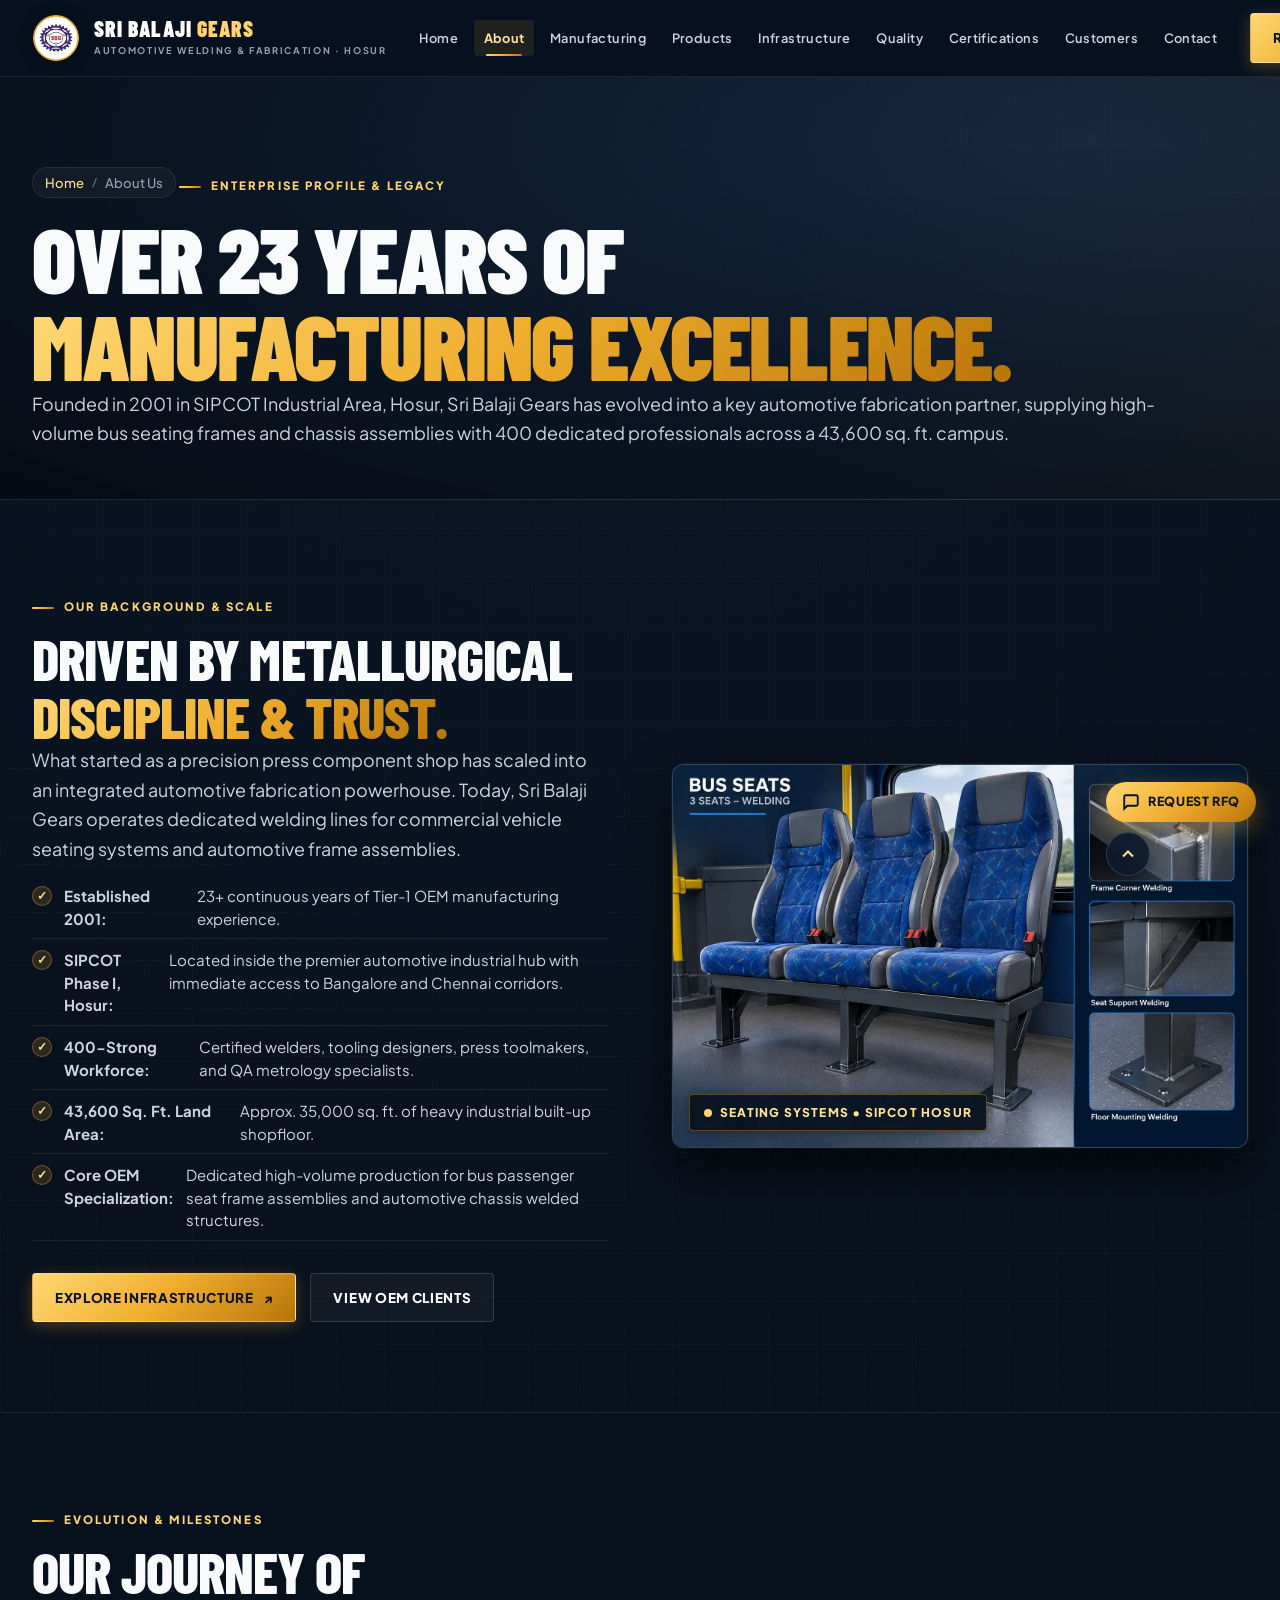
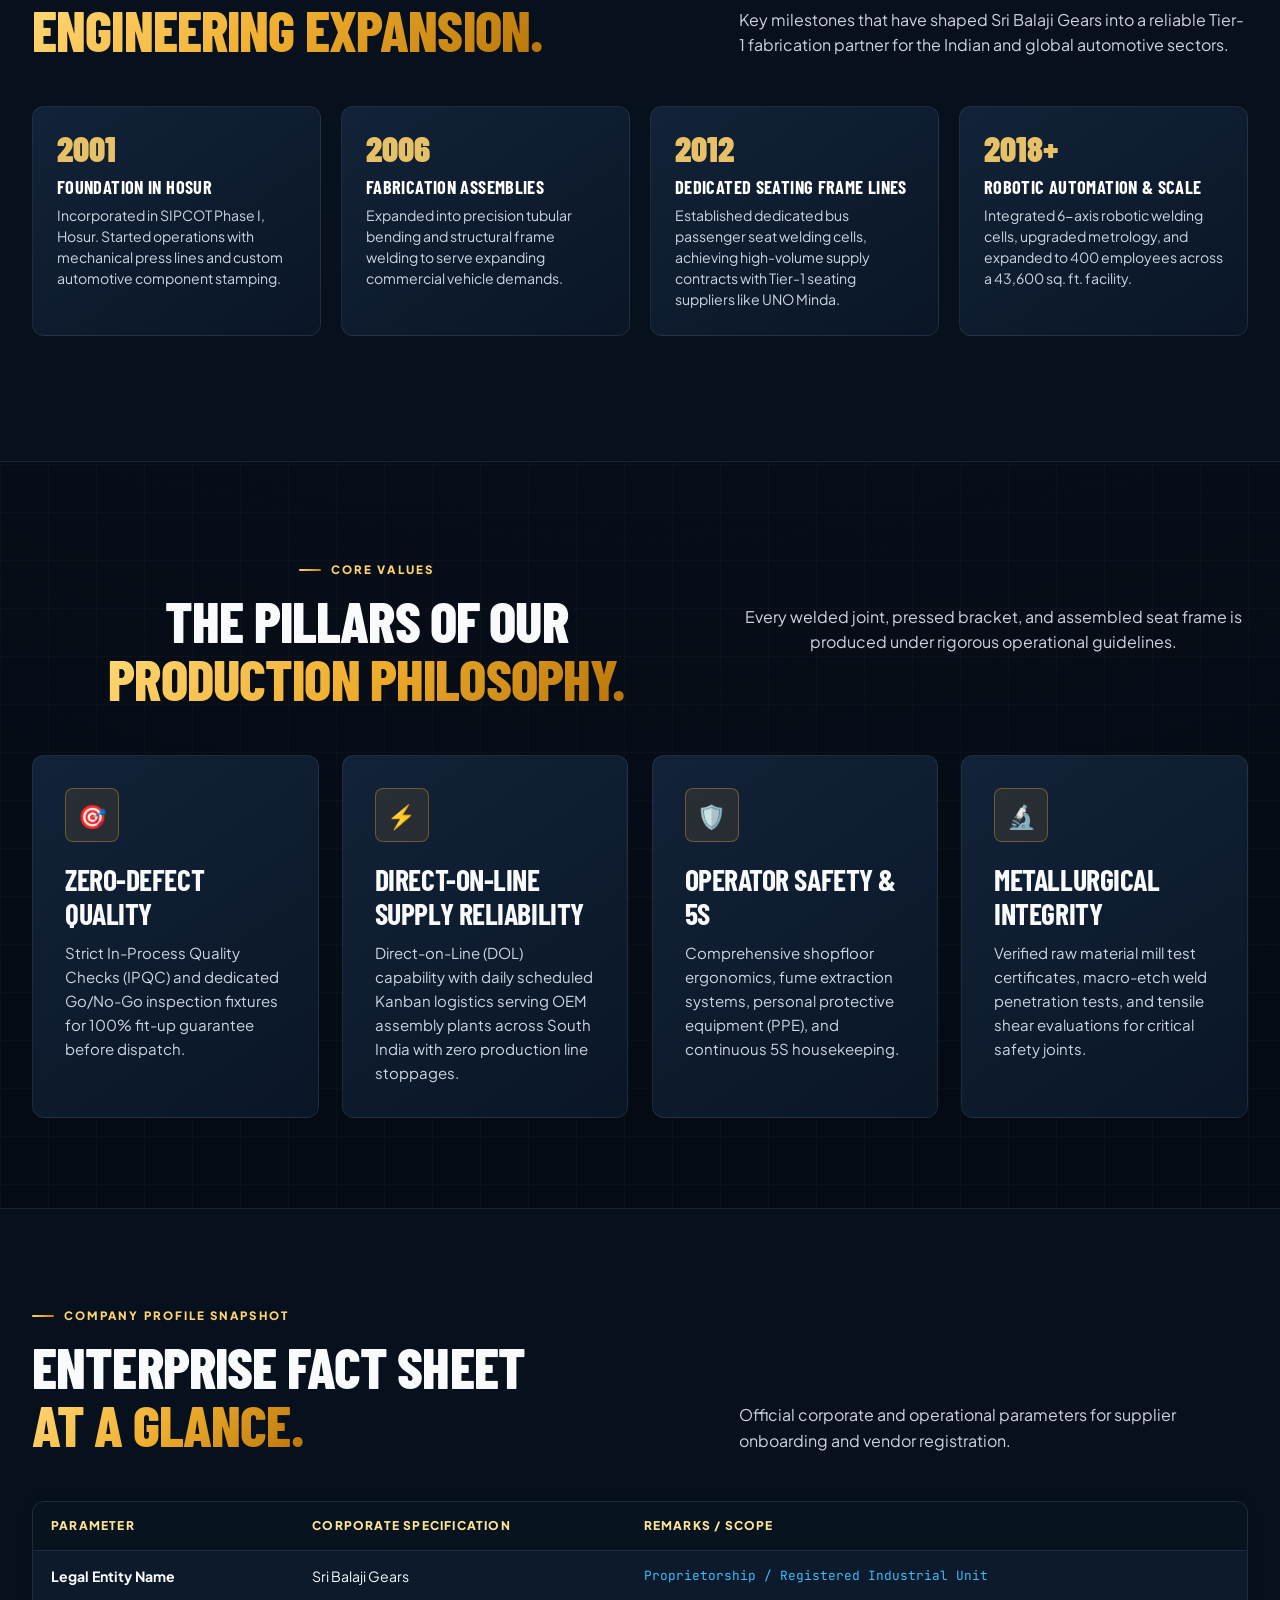
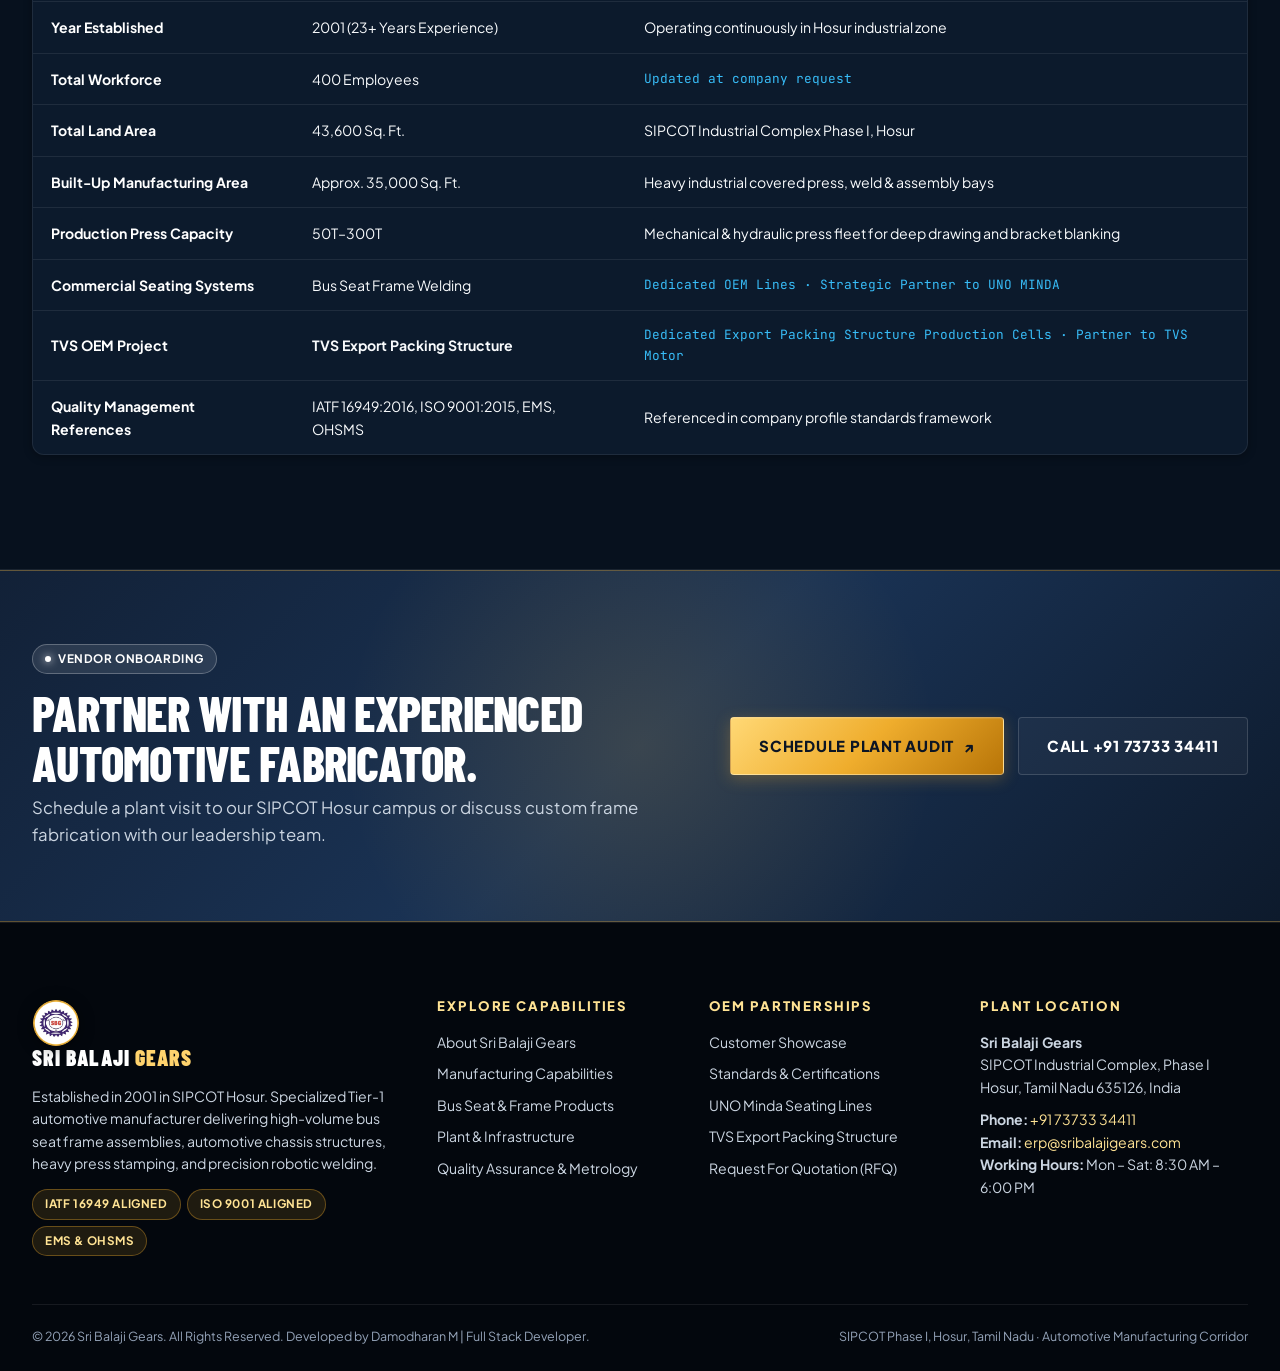
==== commit b865346b: "fix: smooth symmetrical circular logo edges, HD quality rendering, fixed stationary layout without s" ====
--- a/about.html
+++ b/about.html
@@ -20,14 +20,14 @@
   <meta name="twitter:title" content="About Us & Plant Heritage | Sri Balaji Gears Hosur">
   <meta name="twitter:description" content="Established in 2001 in SIPCOT Hosur. 23+ years of Tier-1 automotive manufacturing excellence, passenger seat frames, and precision welding.">
   <title>About Us & Plant Heritage | Sri Balaji Gears Hosur</title>
-    <link rel="icon" type="image/svg+xml" href="/assets/img/sbg-mark.svg?v=2">
+    <link rel="icon" type="image/svg+xml" href="/assets/img/sbg-mark.svg?v=3">
   <link rel="icon" type="image/png" sizes="48x48" href="/favicon-48x48.png">
   <link rel="icon" type="image/png" sizes="96x96" href="/favicon-96x96.png">
   <link rel="icon" type="image/png" sizes="192x192" href="/favicon-192x192.png">
   <link rel="shortcut icon" href="/favicon.ico">
   <link rel="apple-touch-icon" sizes="180x180" href="/apple-touch-icon.png">
   <link rel="manifest" href="/site.webmanifest">
-  <link rel="stylesheet" href="assets/css/style.css?v=20">
+  <link rel="stylesheet" href="assets/css/style.css?v=21">
   <!-- Structured Data: BreadcrumbList -->
   <script type="application/ld+json">
   {
@@ -66,7 +66,7 @@
   <header class="header">
     <div class="container nav">
       <a class="brand" href="index.html" aria-label="Sri Balaji Gears Home">
-        <img class="brand-emblem" src="assets/img/sbg-mark.svg?v=2" alt="SBG Monogram Logo" width="46" height="46">
+        <img class="brand-emblem" src="assets/img/sbg-mark.svg?v=3" alt="SBG Monogram Logo" width="46" height="46">
         <span class="brand-text-block">
           <span class="brand-title">SRI BALAJI <span>GEARS</span></span>
           <span class="brand-tagline">AUTOMOTIVE WELDING &amp; FABRICATION · HOSUR</span>
@@ -105,7 +105,7 @@
   <aside class="mobile-drawer" id="mobileDrawer" aria-label="Mobile Navigation">
     <div class="drawer-header">
       <a class="brand" href="index.html">
-        <img class="brand-emblem" src="assets/img/sbg-mark.svg?v=2" alt="SBG" width="38" height="38">
+        <img class="brand-emblem" src="assets/img/sbg-mark.svg?v=3" alt="SBG" width="38" height="38">
         <span class="brand-text-block">
           <span class="brand-title">SRI BALAJI <span>GEARS</span></span>
         </span>
@@ -392,7 +392,7 @@
       <div class="footgrid">
         <div class="footer-col">
           <a class="brand" href="index.html" style="margin-bottom: 16px;">
-            <img class="brand-emblem" src="assets/img/sbg-mark.svg?v=2" alt="SBG" width="42" height="42">
+            <img class="brand-emblem" src="assets/img/sbg-mark.svg?v=3" alt="SBG" width="42" height="42">
             <span class="brand-text-block">
               <span class="brand-title">SRI BALAJI <span>GEARS</span></span>
             </span>
--- a/assets/css/style.css
+++ b/assets/css/style.css
@@ -341,17 +341,16 @@
 }
 
 .nav {
-  height: 78px;
+  height: 76px;
   display: flex;
   align-items: center;
   justify-content: space-between;
   gap: clamp(14px, 1.8vw, 32px);
   width: 100%;
-  transition: height var(--transition-base);
 }
 
 .header.scrolled .nav {
-  height: 68px;
+  height: 76px;
 }
 
 /* Brand Identity */
@@ -360,21 +359,34 @@
   align-items: center;
   gap: 14px;
   flex-shrink: 0;
+  cursor: pointer;
+  text-decoration: none;
+  position: relative;
+  z-index: 10;
   outline: none;
 }
 
 .brand-emblem {
-  width: 46px;
-  height: 46px;
+  width: 48px;
+  height: 48px;
   flex-shrink: 0;
   border-radius: 50%;
   object-fit: contain;
-  filter: drop-shadow(0 2px 10px rgba(0, 0, 0, 0.5)) drop-shadow(0 0 10px rgba(239, 173, 45, 0.35));
-  transition: transform var(--transition-fast);
+  display: block;
+  user-select: none;
+  -webkit-user-drag: none;
+  pointer-events: auto;
+  filter: drop-shadow(0 2px 8px rgba(0, 0, 0, 0.45));
+  /* Fixed Stationary Logo: Strictly No floating, rotating, bouncing, or moving animations */
+  transform: none !important;
+  transition: none !important;
+  animation: none !important;
 }
 
 .brand:hover .brand-emblem {
-  transform: rotate(18deg) scale(1.05);
+  transform: none !important;
+  transition: none !important;
+  animation: none !important;
 }
 
 .brand-text-block {
@@ -2466,14 +2478,16 @@
     display: none;
   }
   .nav {
-    height: 70px;
+    height: 68px;
   }
   .header.scrolled .nav {
-    height: 64px;
+    height: 68px;
   }
   .brand-emblem {
-    width: 38px;
-    height: 38px;
+    width: 40px;
+    height: 40px;
+    transform: none !important;
+    transition: none !important;
   }
   .brand-title {
     font-size: 1.15rem;
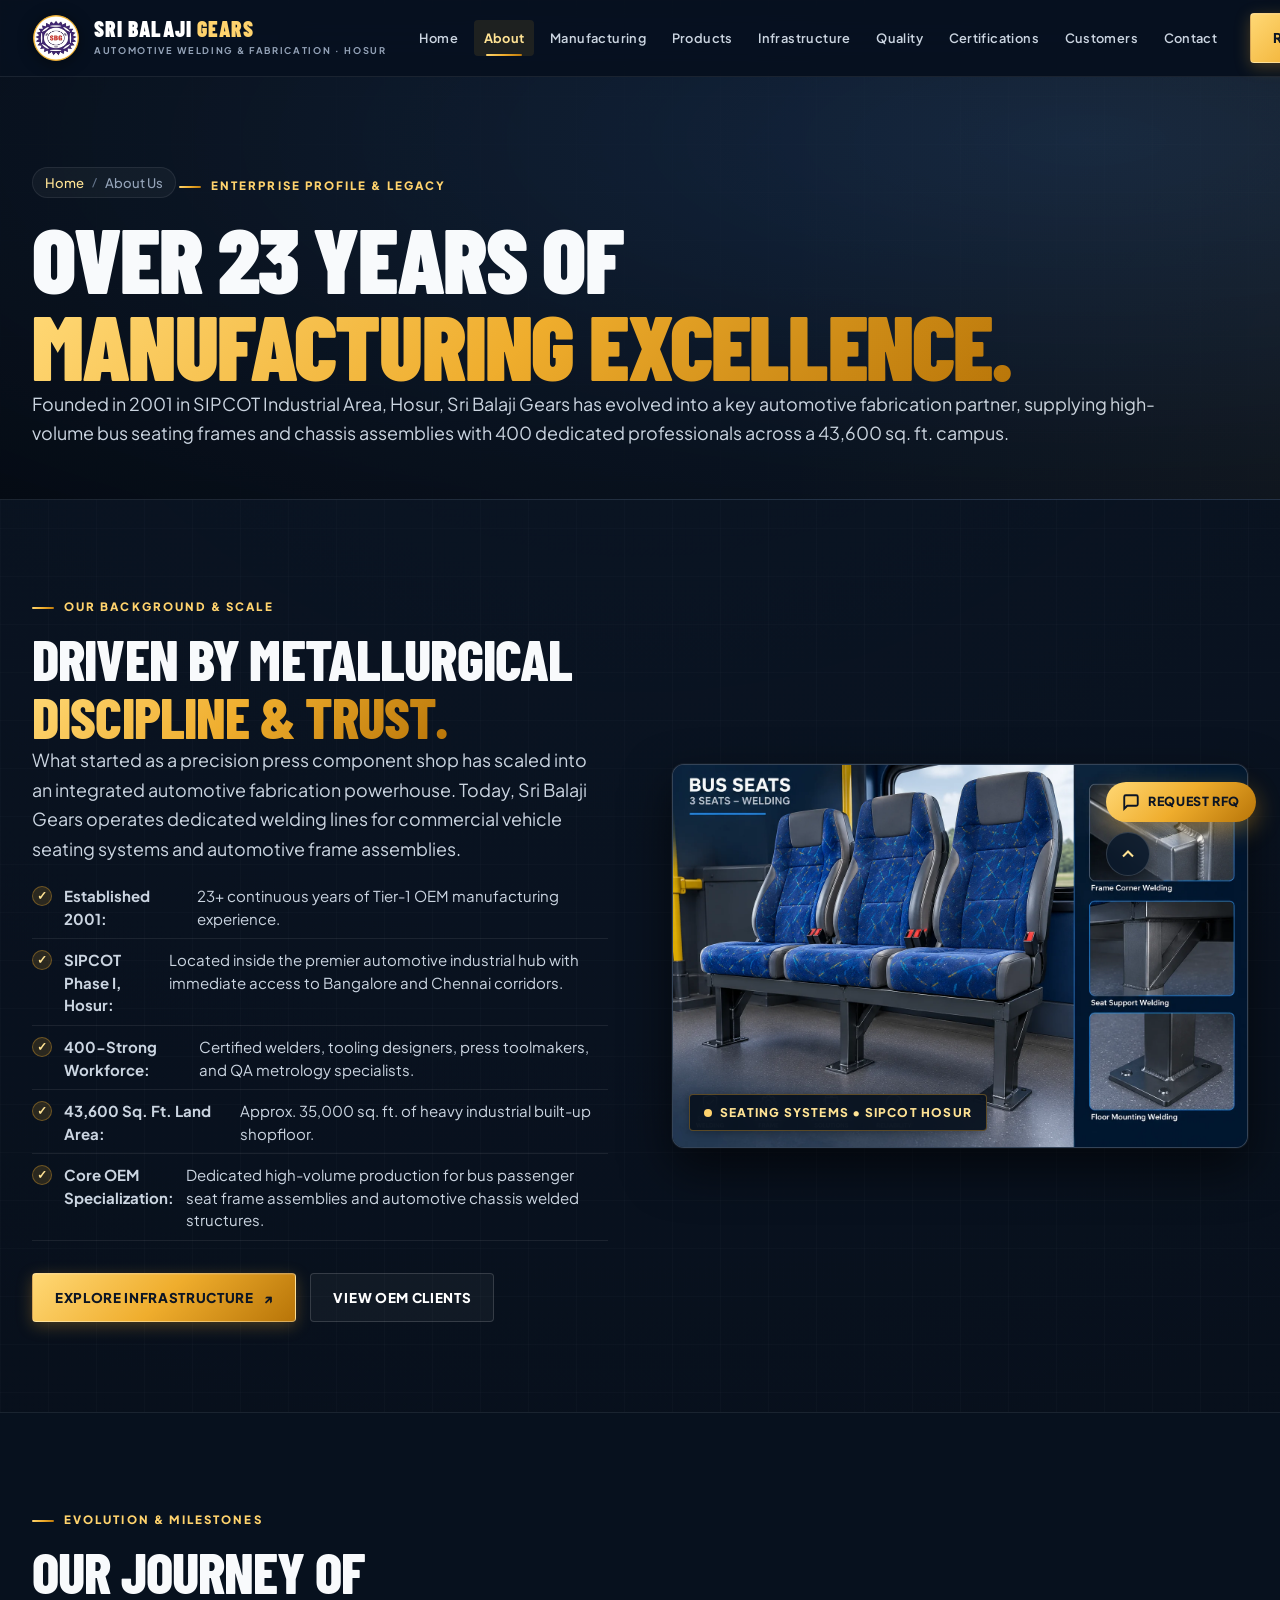
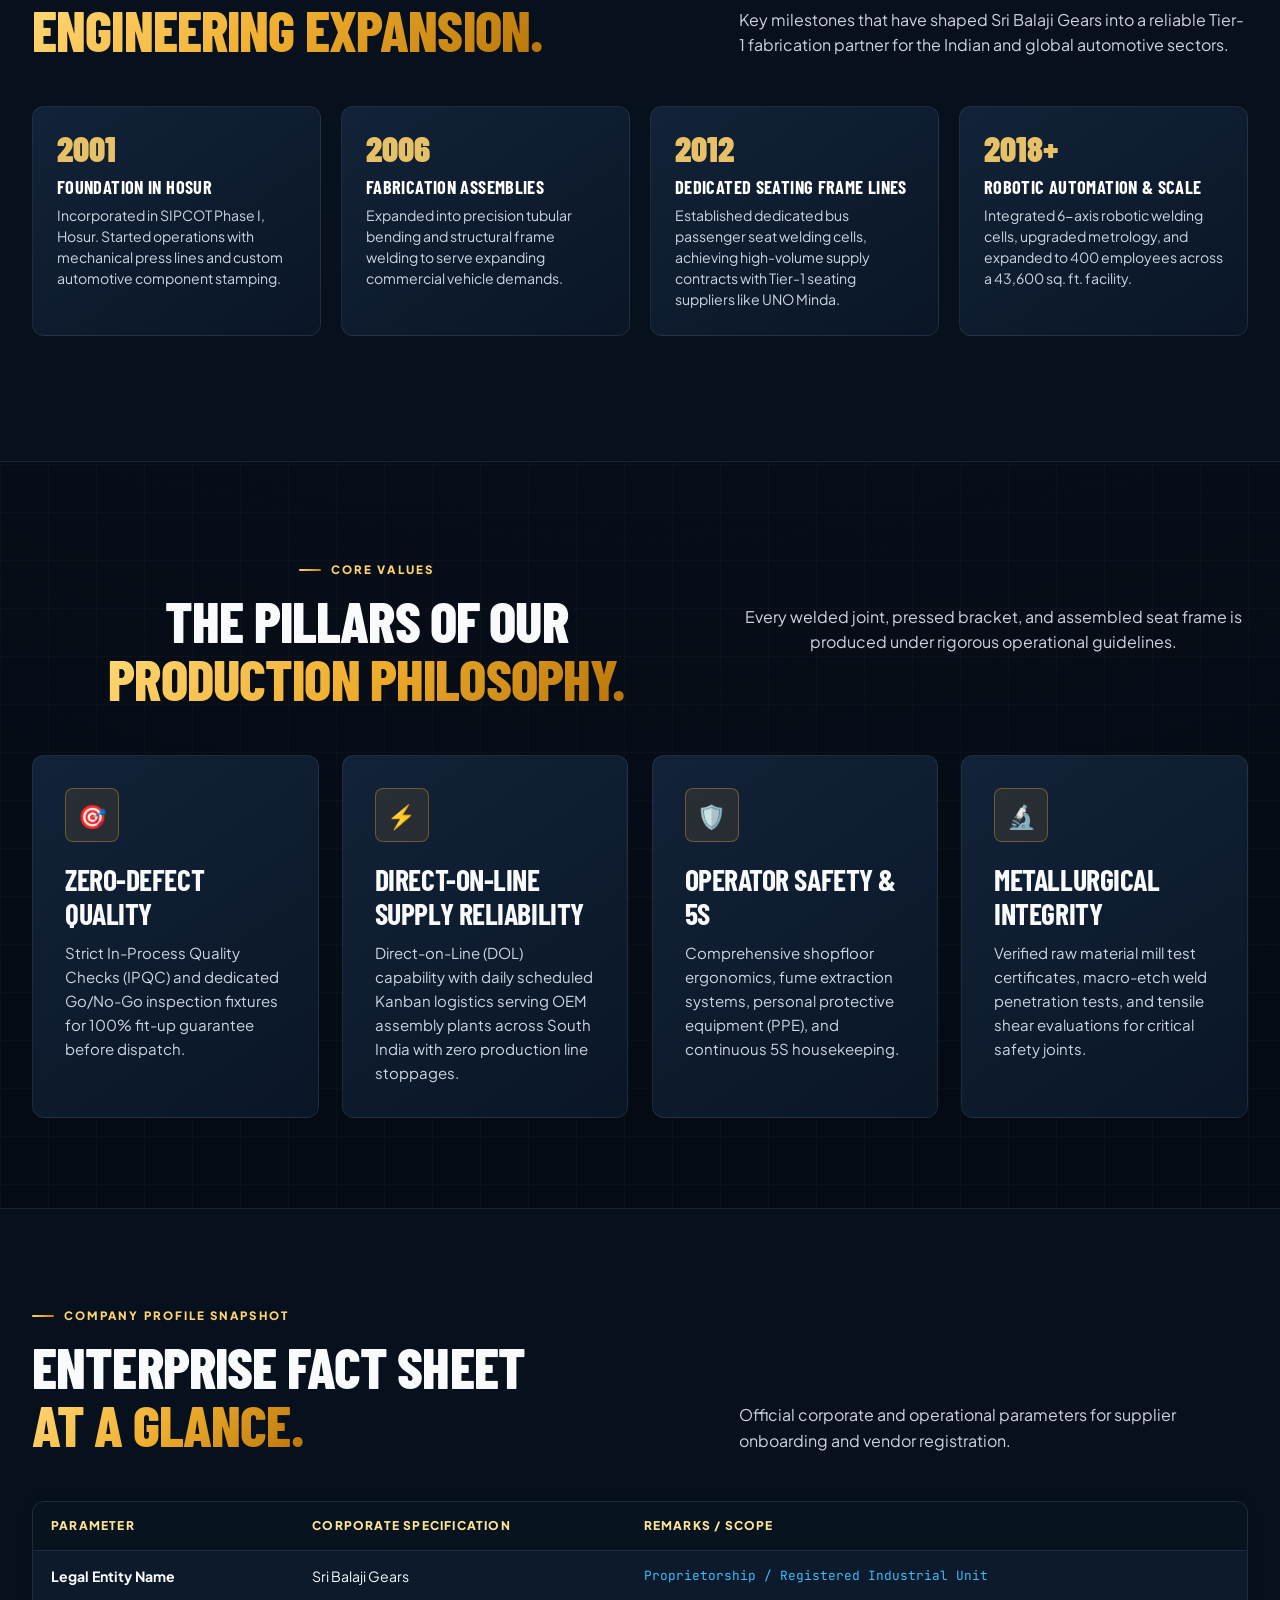
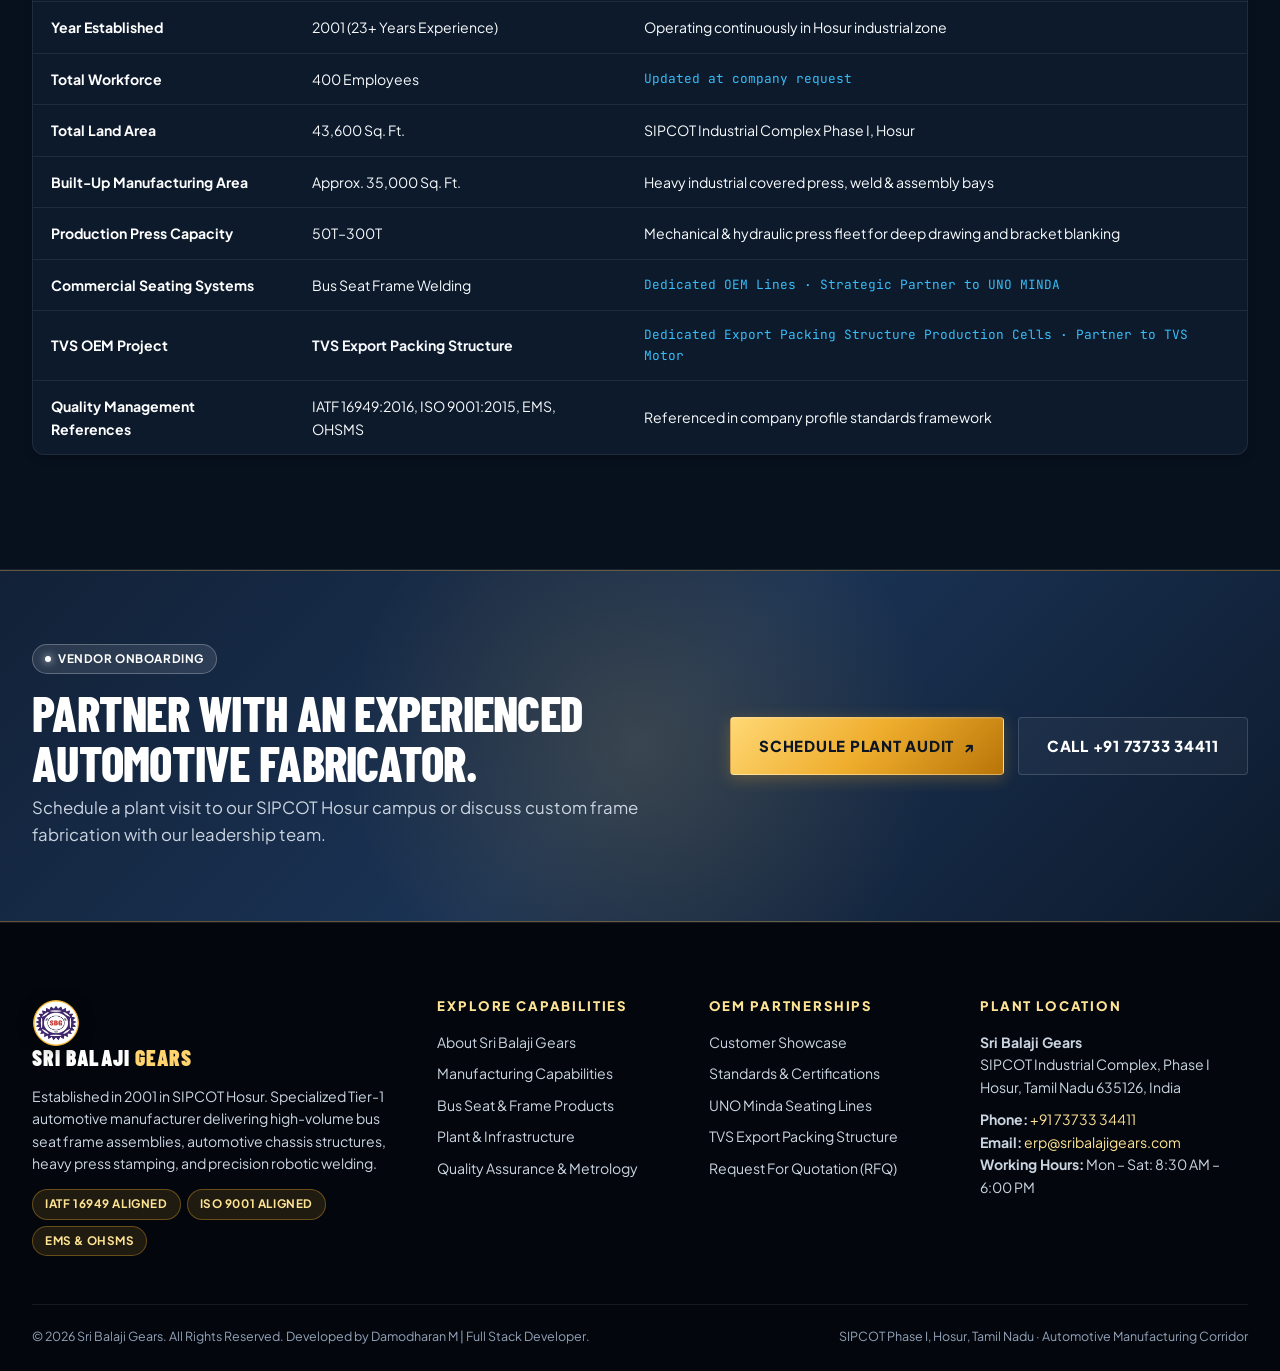
==== commit 67891764: "feat: increase inside logo size to fill circular badge prominently with balanced gold rim margins" ====
--- a/about.html
+++ b/about.html
@@ -20,13 +20,15 @@
   <meta name="twitter:title" content="About Us & Plant Heritage | Sri Balaji Gears Hosur">
   <meta name="twitter:description" content="Established in 2001 in SIPCOT Hosur. 23+ years of Tier-1 automotive manufacturing excellence, passenger seat frames, and precision welding.">
   <title>About Us & Plant Heritage | Sri Balaji Gears Hosur</title>
-    <link rel="icon" type="image/svg+xml" href="/assets/img/sbg-mark.svg?v=3">
-  <link rel="icon" type="image/png" sizes="48x48" href="/favicon-48x48.png">
-  <link rel="icon" type="image/png" sizes="96x96" href="/favicon-96x96.png">
-  <link rel="icon" type="image/png" sizes="192x192" href="/favicon-192x192.png">
-  <link rel="shortcut icon" href="/favicon.ico">
-  <link rel="apple-touch-icon" sizes="180x180" href="/apple-touch-icon.png">
-  <link rel="manifest" href="/site.webmanifest">
+    <link rel="icon" type="image/svg+xml" href="/assets/img/sbg-mark.svg?v=5">
+  <link rel="icon" type="image/png" sizes="16x16" href="/favicon-16x16.png?v=5">
+  <link rel="icon" type="image/png" sizes="32x32" href="/favicon-32x32.png?v=5">
+  <link rel="icon" type="image/png" sizes="48x48" href="/favicon-48x48.png?v=5">
+  <link rel="icon" type="image/png" sizes="96x96" href="/favicon-96x96.png?v=5">
+  <link rel="icon" type="image/png" sizes="192x192" href="/favicon-192x192.png?v=5">
+  <link rel="shortcut icon" href="/favicon.ico?v=5">
+  <link rel="apple-touch-icon" sizes="180x180" href="/apple-touch-icon.png?v=5">
+  <link rel="manifest" href="/site.webmanifest?v=5">
   <link rel="stylesheet" href="assets/css/style.css?v=21">
   <!-- Structured Data: BreadcrumbList -->
   <script type="application/ld+json">
@@ -66,7 +68,7 @@
   <header class="header">
     <div class="container nav">
       <a class="brand" href="index.html" aria-label="Sri Balaji Gears Home">
-        <img class="brand-emblem" src="assets/img/sbg-mark.svg?v=3" alt="SBG Monogram Logo" width="46" height="46">
+        <img class="brand-emblem" src="assets/img/sbg-mark.svg?v=5" alt="SBG Monogram Logo" width="46" height="46">
         <span class="brand-text-block">
           <span class="brand-title">SRI BALAJI <span>GEARS</span></span>
           <span class="brand-tagline">AUTOMOTIVE WELDING &amp; FABRICATION · HOSUR</span>
@@ -105,7 +107,7 @@
   <aside class="mobile-drawer" id="mobileDrawer" aria-label="Mobile Navigation">
     <div class="drawer-header">
       <a class="brand" href="index.html">
-        <img class="brand-emblem" src="assets/img/sbg-mark.svg?v=3" alt="SBG" width="38" height="38">
+        <img class="brand-emblem" src="assets/img/sbg-mark.svg?v=5" alt="SBG" width="38" height="38">
         <span class="brand-text-block">
           <span class="brand-title">SRI BALAJI <span>GEARS</span></span>
         </span>
@@ -392,7 +394,7 @@
       <div class="footgrid">
         <div class="footer-col">
           <a class="brand" href="index.html" style="margin-bottom: 16px;">
-            <img class="brand-emblem" src="assets/img/sbg-mark.svg?v=3" alt="SBG" width="42" height="42">
+            <img class="brand-emblem" src="assets/img/sbg-mark.svg?v=5" alt="SBG" width="42" height="42">
             <span class="brand-text-block">
               <span class="brand-title">SRI BALAJI <span>GEARS</span></span>
             </span>
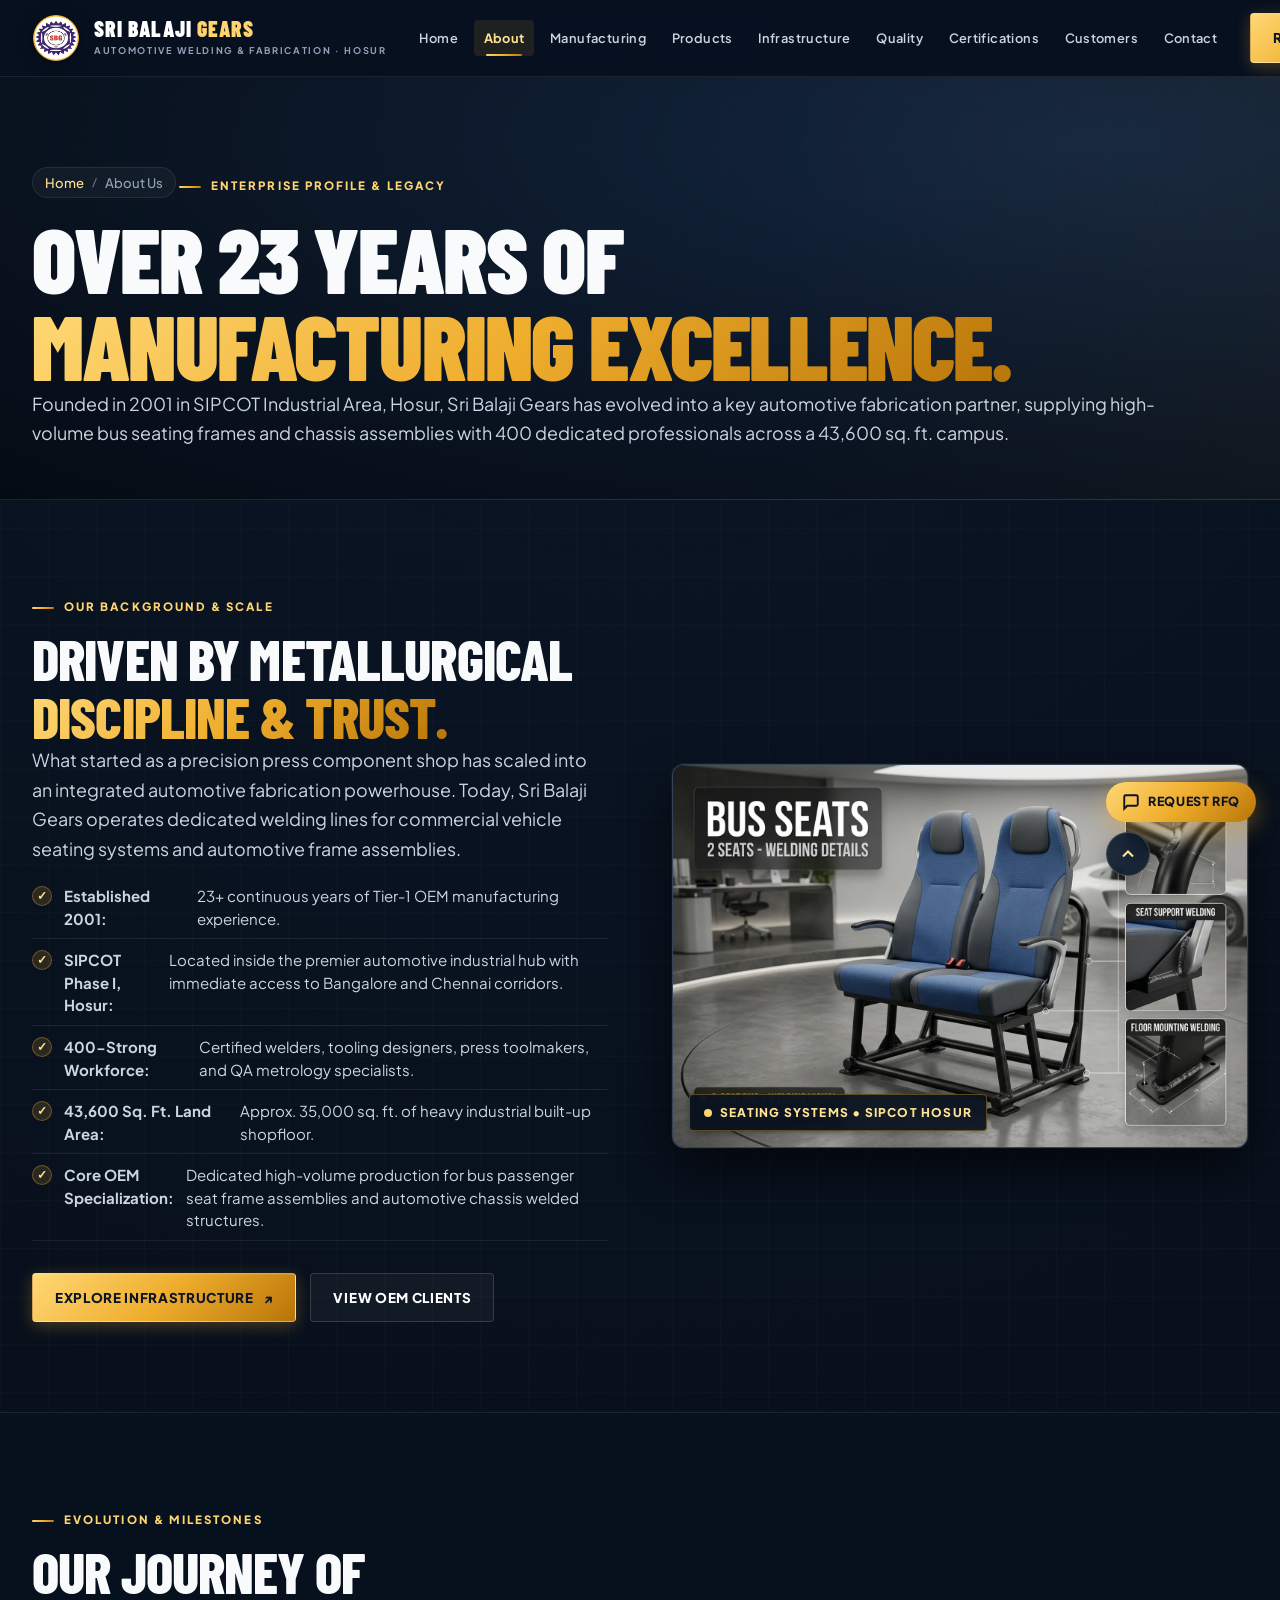
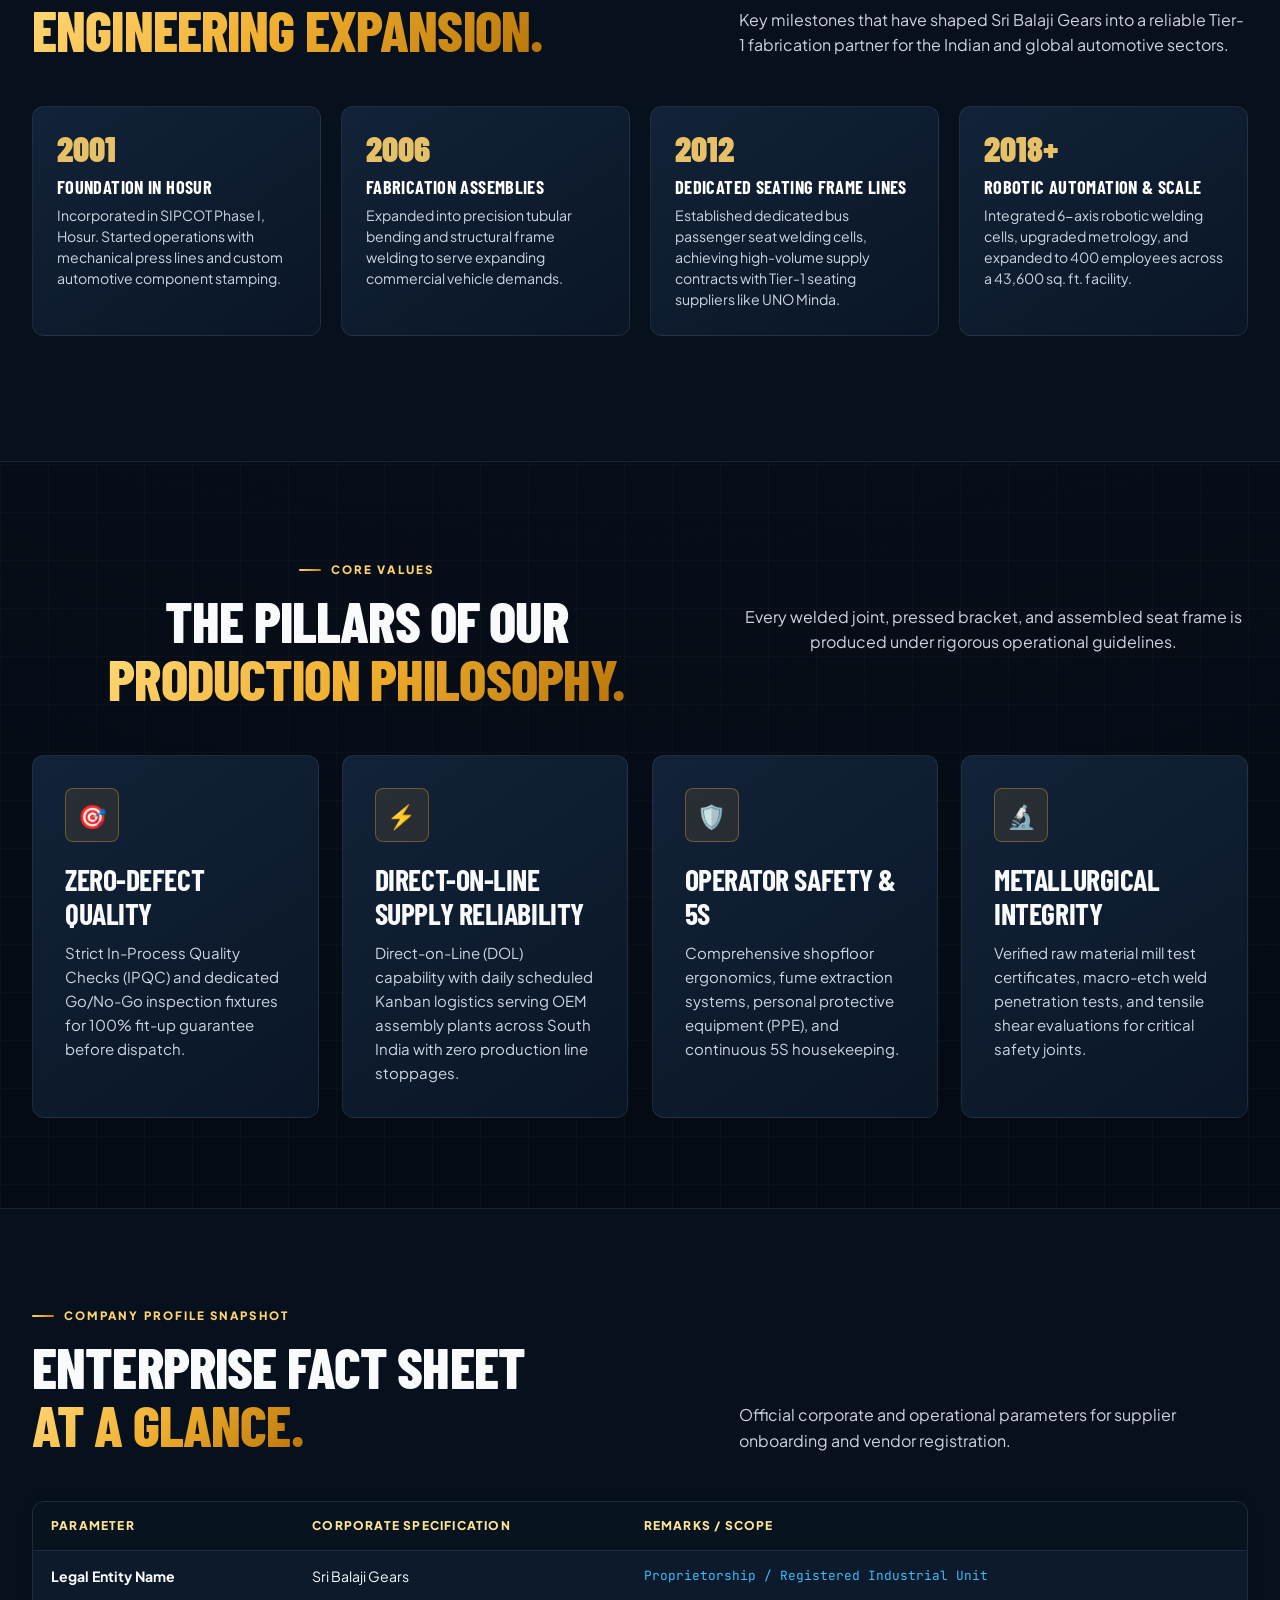
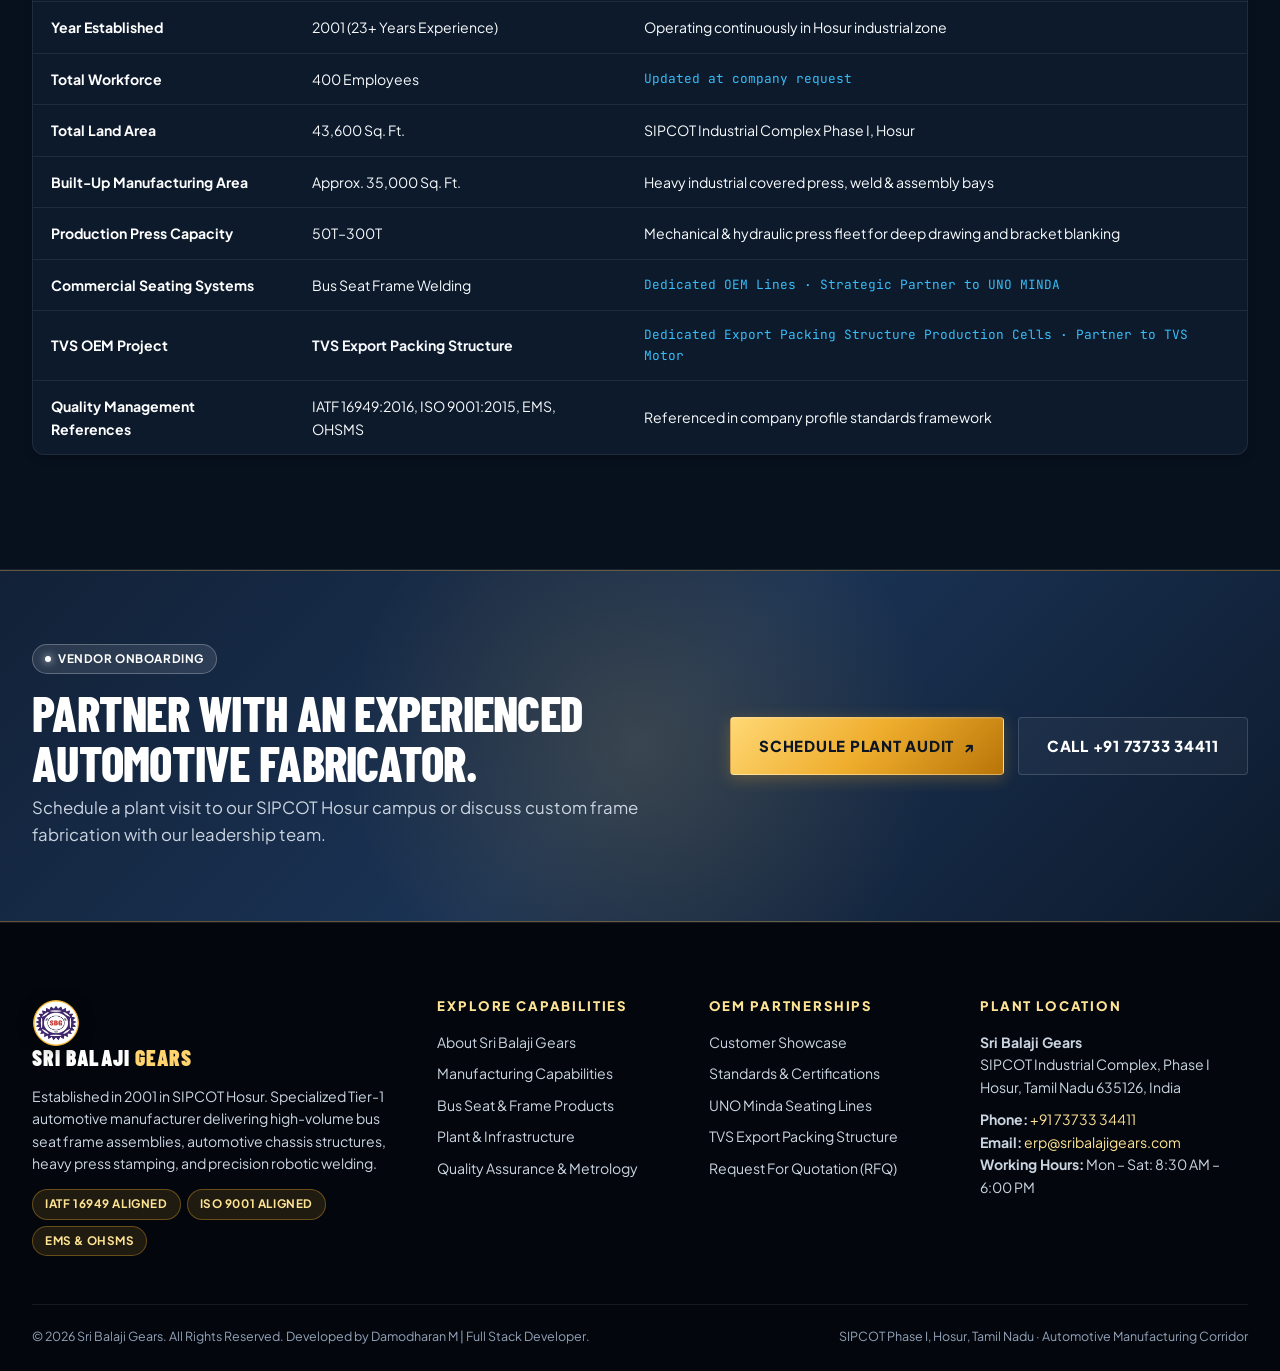
==== commit 4dec837f: "feat: change 3-seat bus to 2-seat bus across all pages and update concept rendering image to 2-seat" ====
--- a/about.html
+++ b/about.html
@@ -190,8 +190,8 @@
 
         <div class="image-frame reveal delay-2">
           <picture>
-              <source srcset="assets/img/bus-seats-welding-concept.webp" type="image/webp">
-              <img src="assets/img/bus-seats-welding-concept.png" alt="Sri Balaji Gears seating frame fabrication and welding layout visual" width="1536" height="1024" loading="lazy" decoding="async">
+              <source srcset="assets/img/bus-seats-welding-concept.webp?v=6" type="image/webp">
+              <img src="assets/img/bus-seats-welding-concept.png?v=6" alt="Sri Balaji Gears seating frame fabrication and welding layout visual" width="1536" height="1024" loading="lazy" decoding="async">
             </picture>
           <span class="imglabel">SEATING SYSTEMS • SIPCOT HOSUR</span>
         </div>
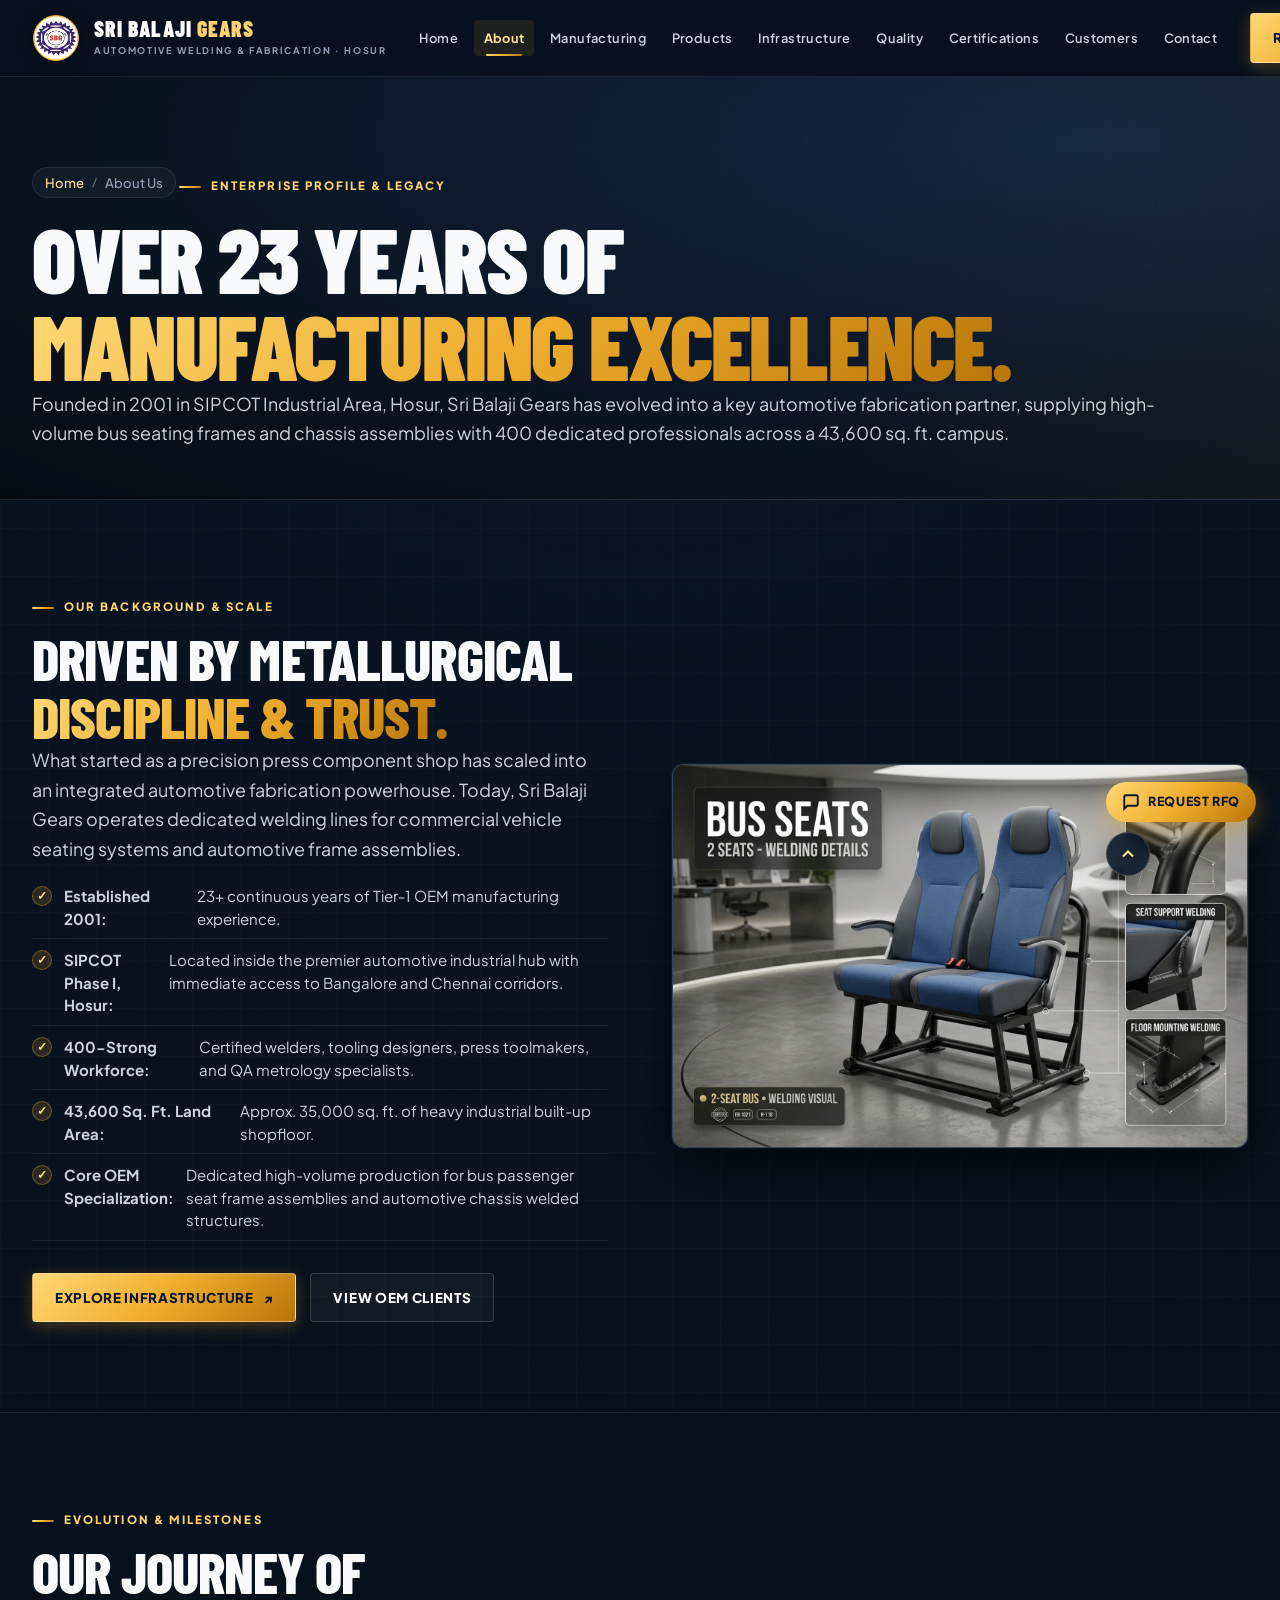
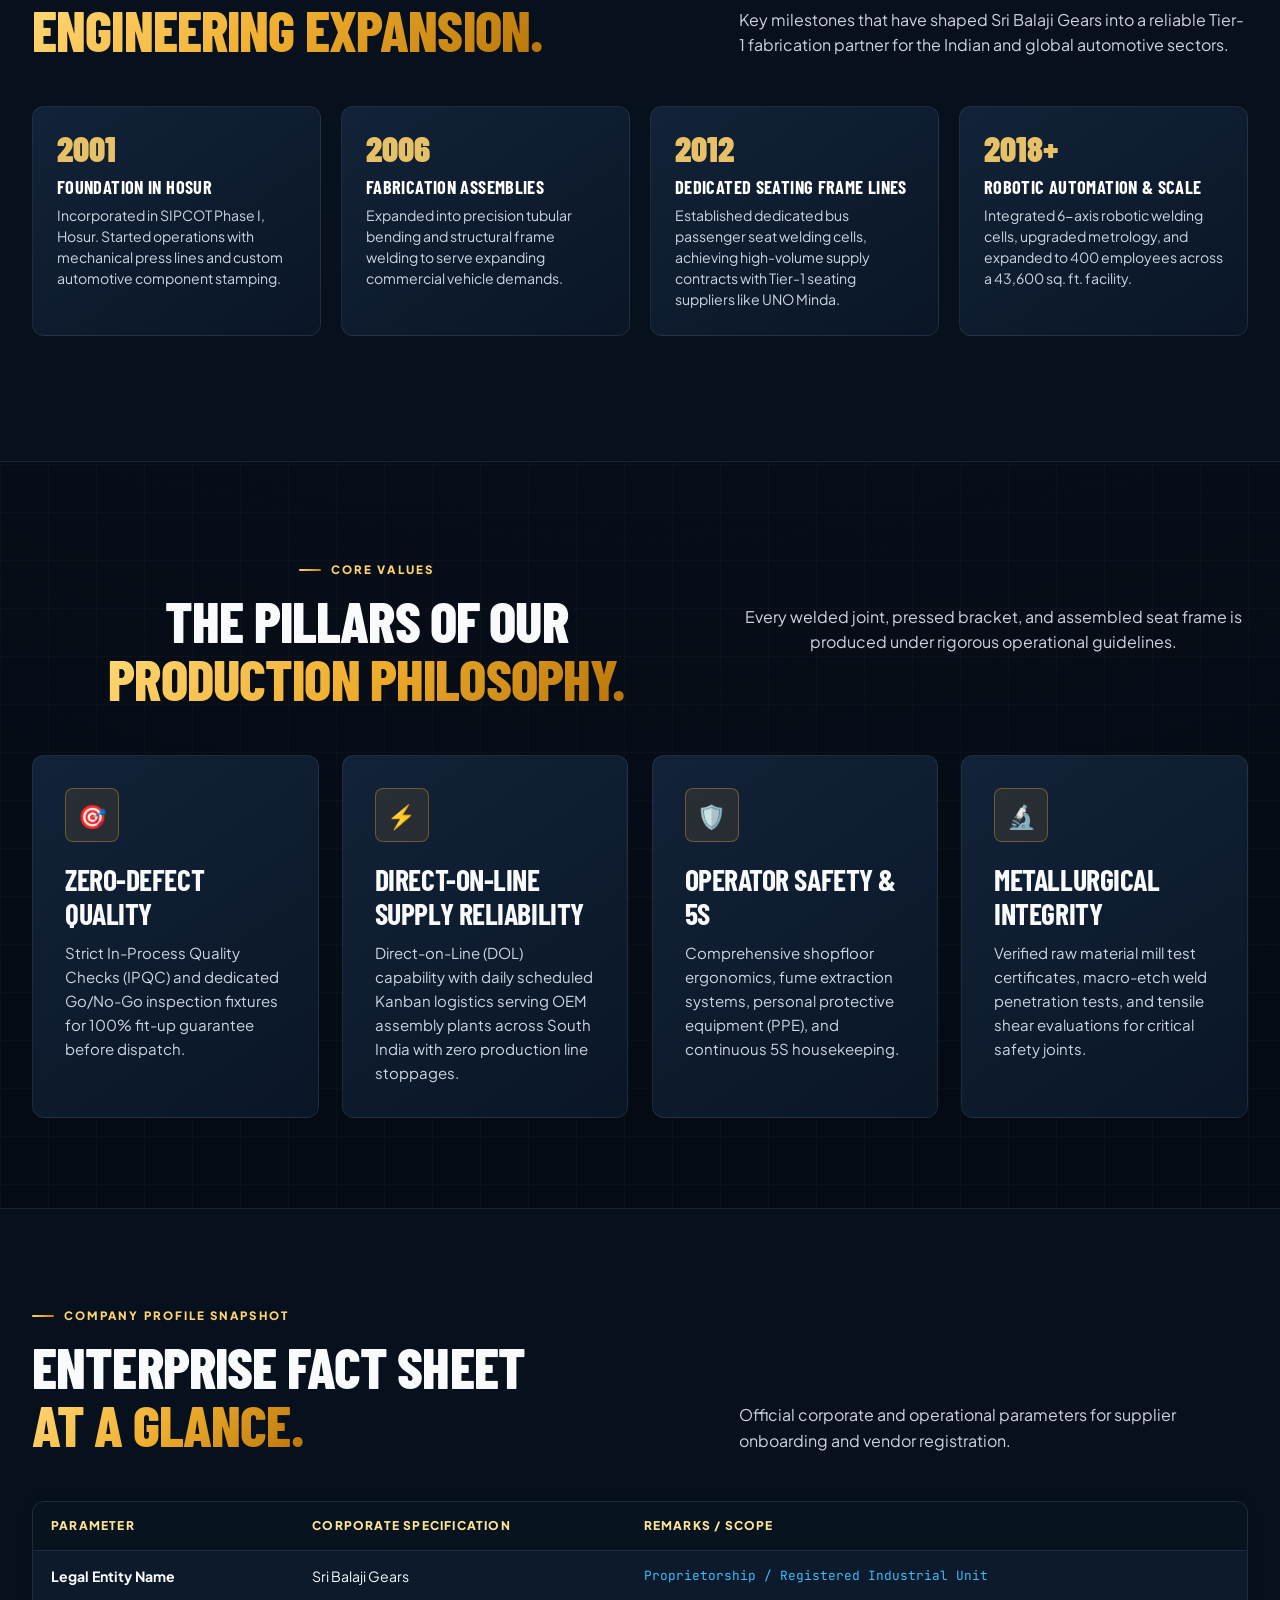
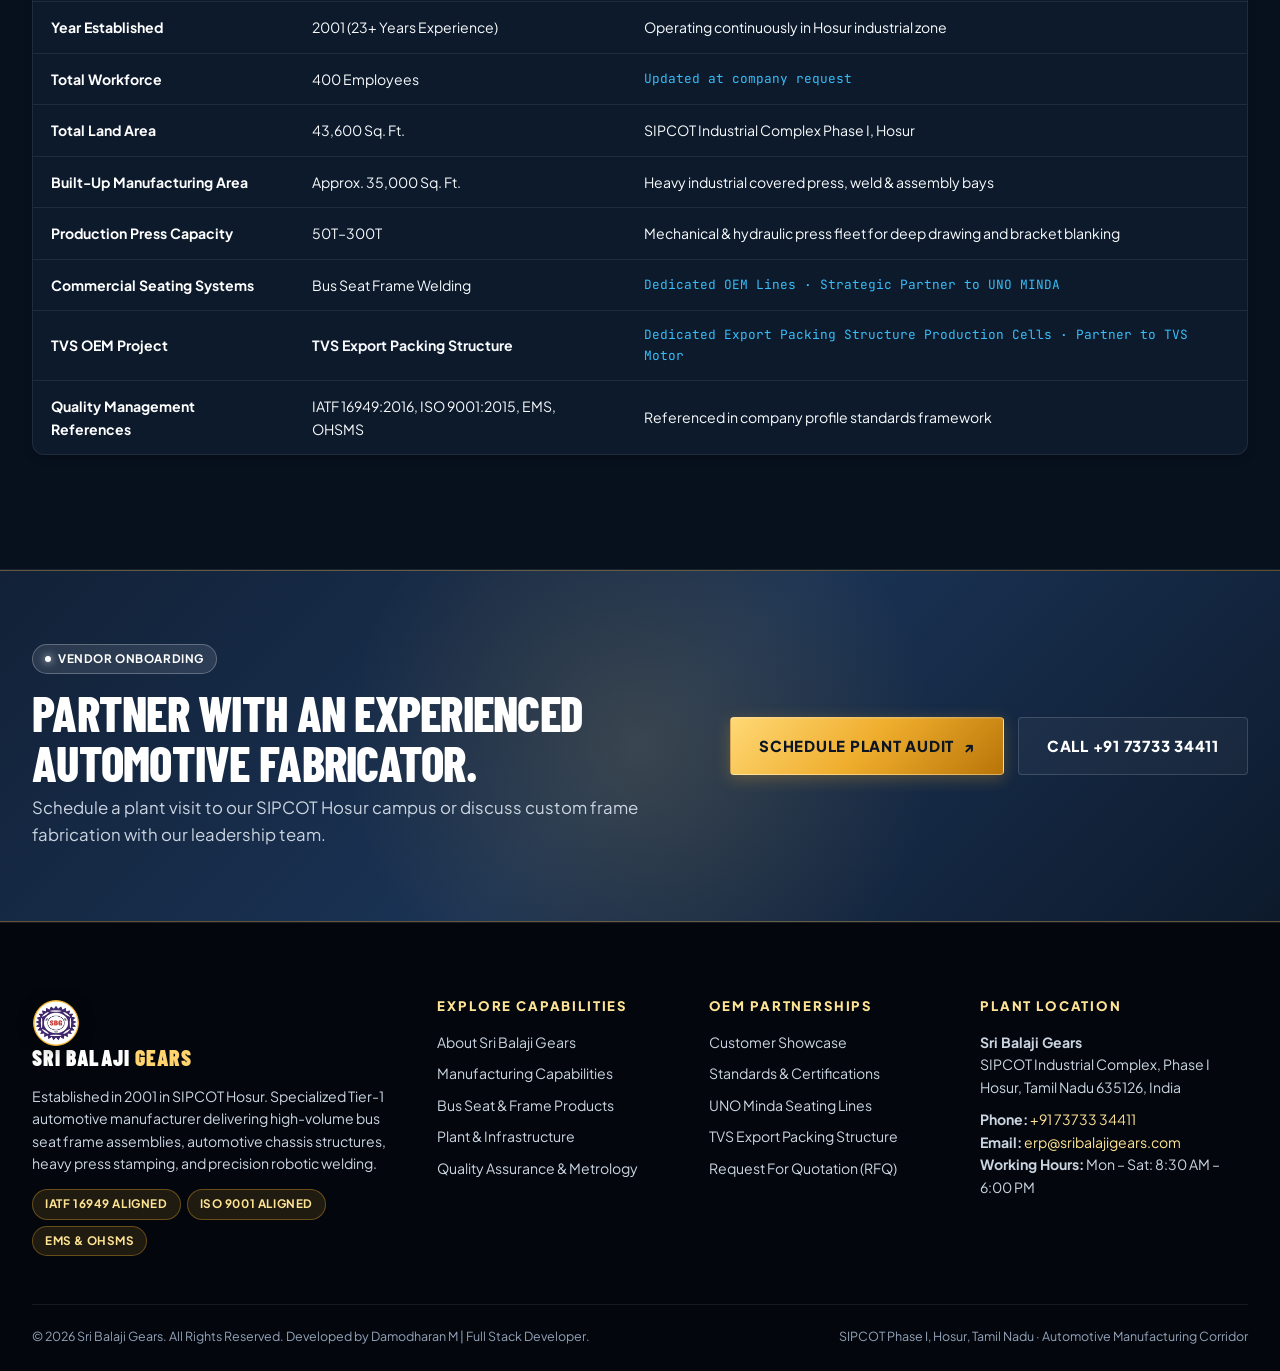
==== commit 445f4092: "feat: remove seating systems sipcot hosur badge overlay from about page image" ====
--- a/about.html
+++ b/about.html
@@ -20,15 +20,15 @@
   <meta name="twitter:title" content="About Us & Plant Heritage | Sri Balaji Gears Hosur">
   <meta name="twitter:description" content="Established in 2001 in SIPCOT Hosur. 23+ years of Tier-1 automotive manufacturing excellence, passenger seat frames, and precision welding.">
   <title>About Us & Plant Heritage | Sri Balaji Gears Hosur</title>
-    <link rel="icon" type="image/svg+xml" href="/assets/img/sbg-mark.svg?v=5">
-  <link rel="icon" type="image/png" sizes="16x16" href="/favicon-16x16.png?v=5">
-  <link rel="icon" type="image/png" sizes="32x32" href="/favicon-32x32.png?v=5">
-  <link rel="icon" type="image/png" sizes="48x48" href="/favicon-48x48.png?v=5">
-  <link rel="icon" type="image/png" sizes="96x96" href="/favicon-96x96.png?v=5">
-  <link rel="icon" type="image/png" sizes="192x192" href="/favicon-192x192.png?v=5">
-  <link rel="shortcut icon" href="/favicon.ico?v=5">
-  <link rel="apple-touch-icon" sizes="180x180" href="/apple-touch-icon.png?v=5">
-  <link rel="manifest" href="/site.webmanifest?v=5">
+    <link rel="icon" type="image/svg+xml" href="assets/img/sbg-mark.svg?v=5">
+  <link rel="icon" type="image/png" sizes="16x16" href="favicon-16x16.png?v=5">
+  <link rel="icon" type="image/png" sizes="32x32" href="favicon-32x32.png?v=5">
+  <link rel="icon" type="image/png" sizes="48x48" href="favicon-48x48.png?v=5">
+  <link rel="icon" type="image/png" sizes="96x96" href="favicon-96x96.png?v=5">
+  <link rel="icon" type="image/png" sizes="192x192" href="favicon-192x192.png?v=5">
+  <link rel="shortcut icon" href="favicon.ico?v=5">
+  <link rel="apple-touch-icon" sizes="180x180" href="apple-touch-icon.png?v=5">
+  <link rel="manifest" href="site.webmanifest?v=5">
   <link rel="stylesheet" href="assets/css/style.css?v=21">
   <!-- Structured Data: BreadcrumbList -->
   <script type="application/ld+json">
@@ -193,7 +193,6 @@
               <source srcset="assets/img/bus-seats-welding-concept.webp?v=6" type="image/webp">
               <img src="assets/img/bus-seats-welding-concept.png?v=6" alt="Sri Balaji Gears seating frame fabrication and welding layout visual" width="1536" height="1024" loading="lazy" decoding="async">
             </picture>
-          <span class="imglabel">SEATING SYSTEMS • SIPCOT HOSUR</span>
         </div>
       </div>
     </section>
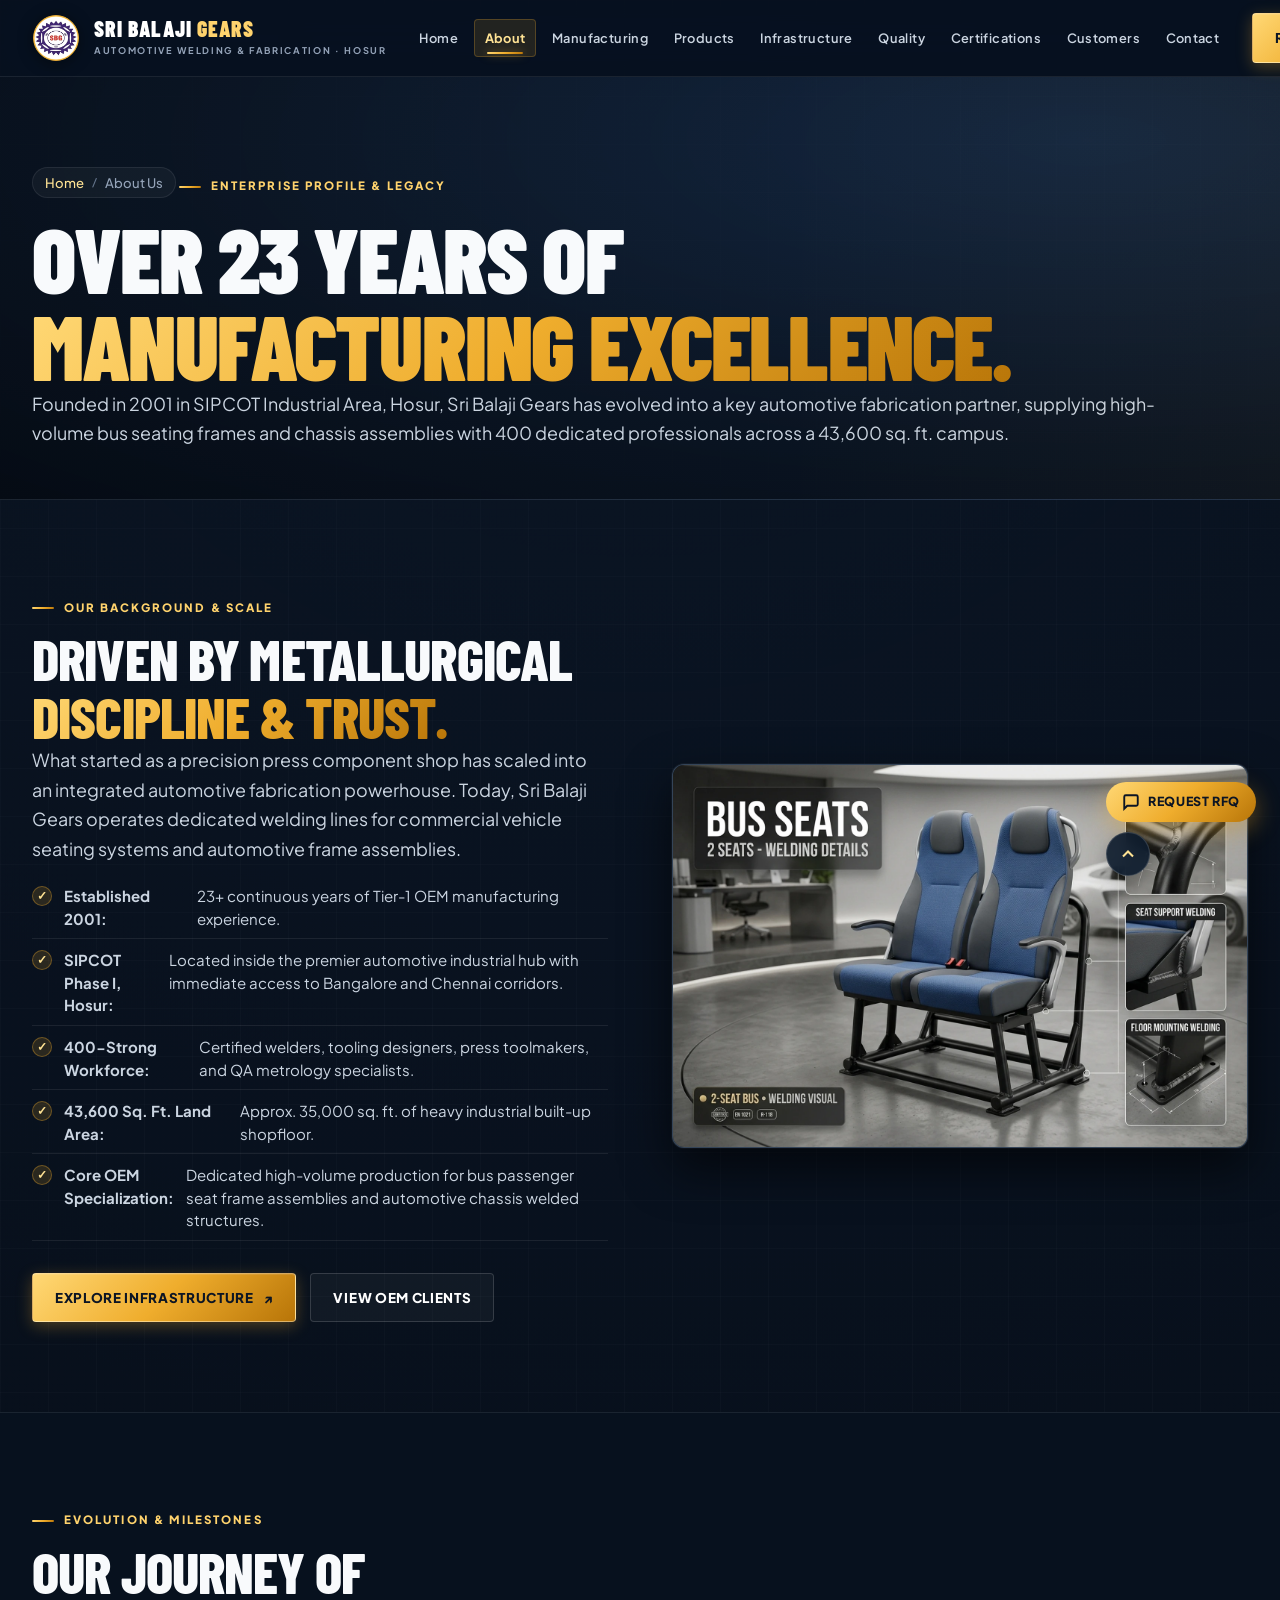
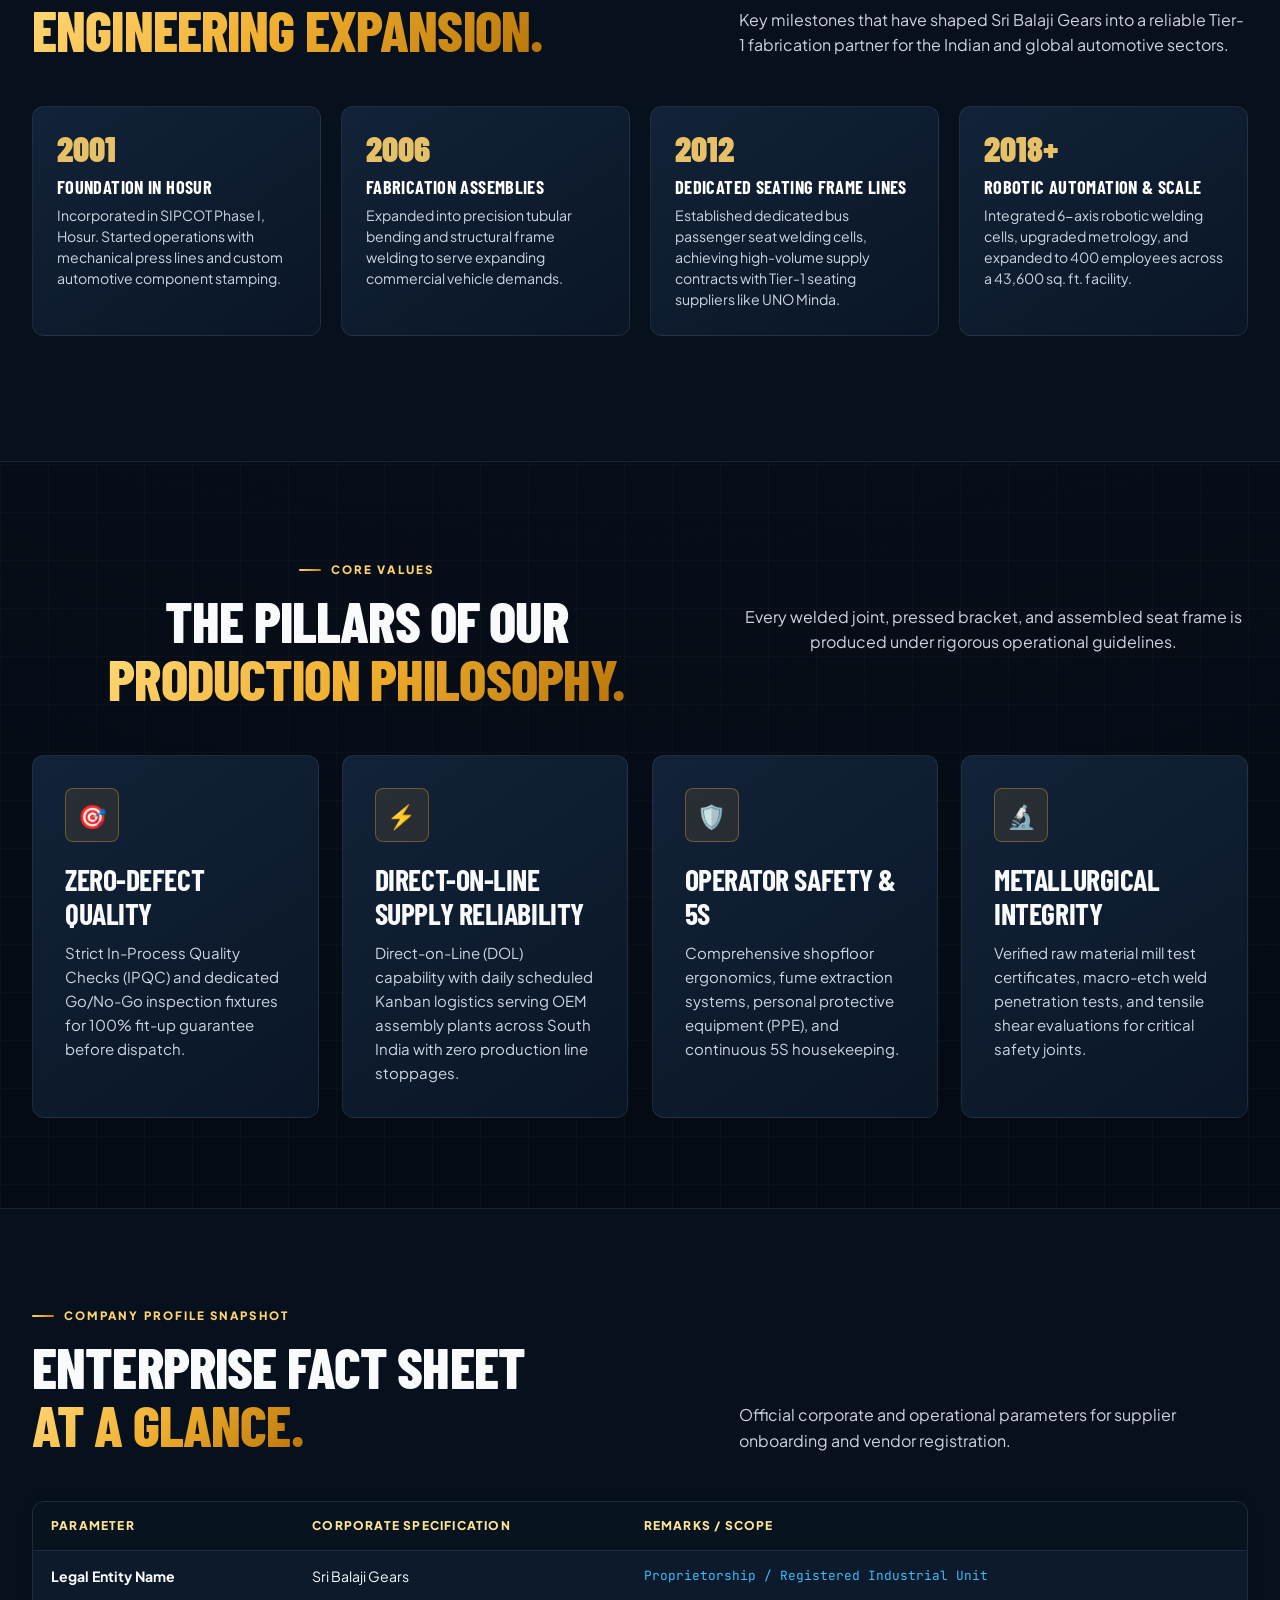
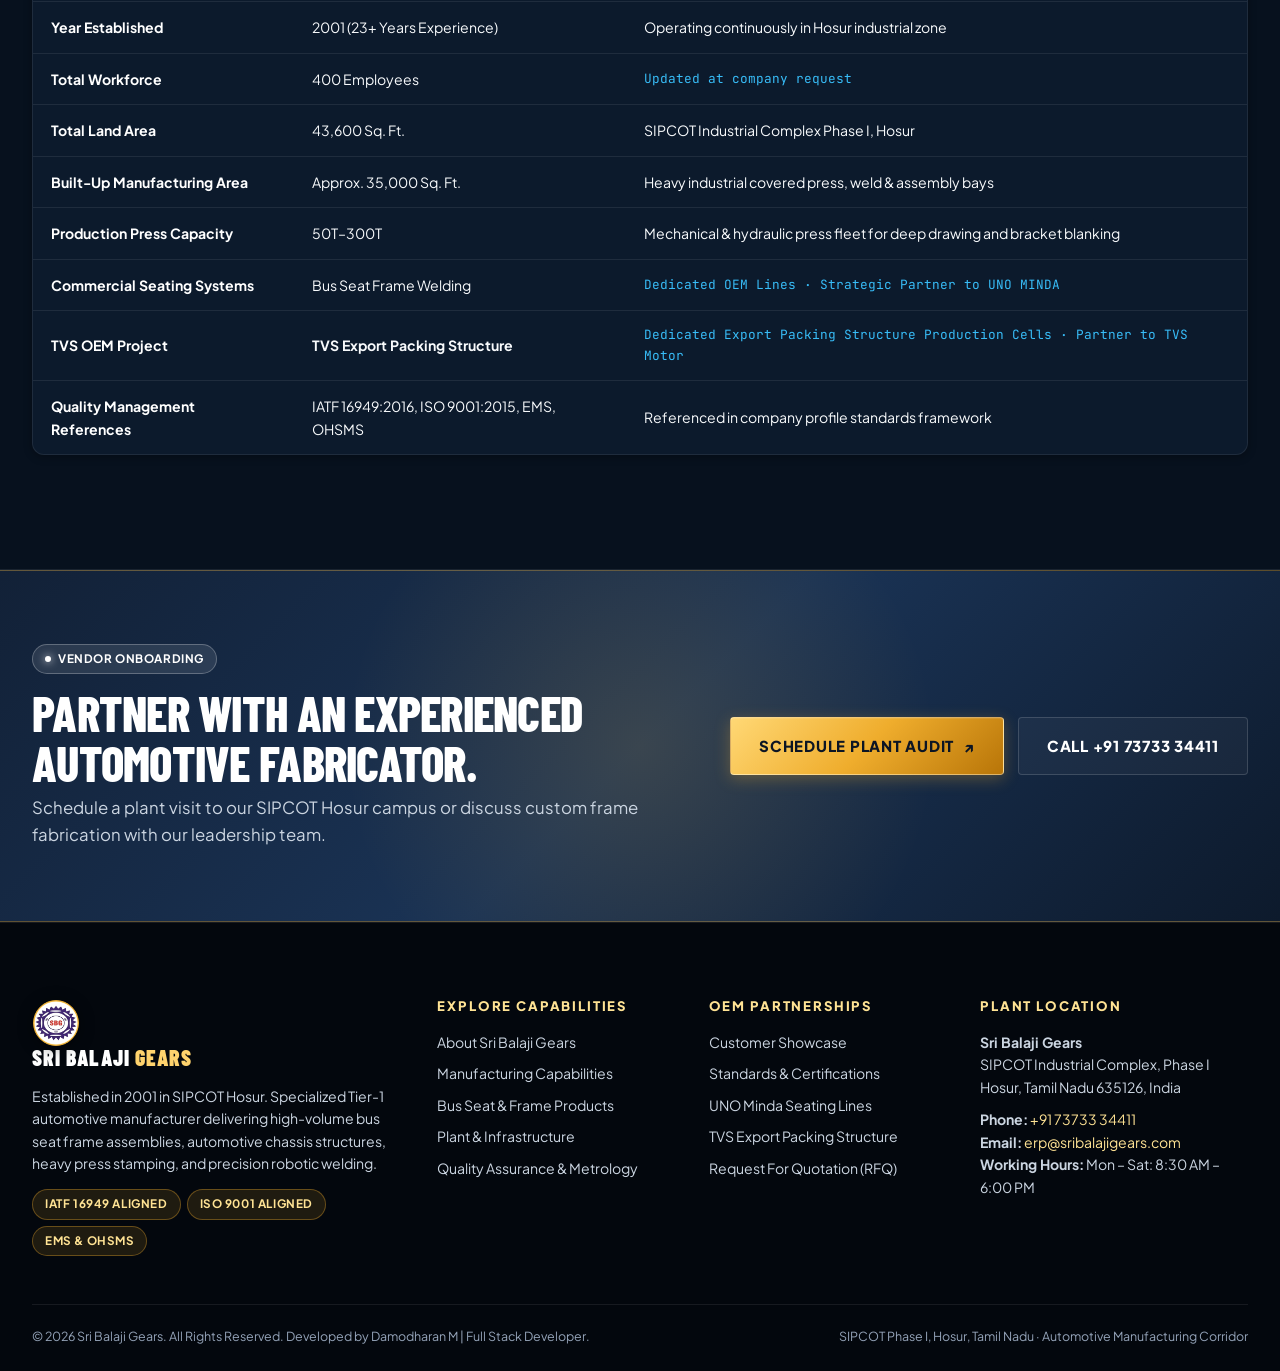
==== commit f35d9471: "perf(speed & ui/ux): eliminate render-blocking font import, enable instant speculative prefetch, opt" ====
--- a/about.html
+++ b/about.html
@@ -3,6 +3,8 @@
 <head>
   <link rel="preconnect" href="https://fonts.googleapis.com">
   <link rel="preconnect" href="https://fonts.gstatic.com" crossorigin>
+  <link rel="stylesheet" href="https://fonts.googleapis.com/css2?family=Barlow+Condensed:wght@600;700;800;900&family=Plus+Jakarta+Sans:wght@400;500;600;700;800&family=JetBrains+Mono:wght@500;700&display=swap">
+  <link rel="preload" href="assets/css/style.css?v=26" as="style">
   <meta charset="utf-8">
   <meta name="viewport" content="width=device-width, initial-scale=1, viewport-fit=cover">
     <meta name="description" content="Established in 2001 in SIPCOT Hosur. 23+ years of Tier-1 automotive manufacturing excellence, passenger seat frames, and precision welding.">
@@ -29,7 +31,7 @@
   <link rel="shortcut icon" href="favicon.ico?v=5">
   <link rel="apple-touch-icon" sizes="180x180" href="apple-touch-icon.png?v=5">
   <link rel="manifest" href="site.webmanifest?v=5">
-  <link rel="stylesheet" href="assets/css/style.css?v=21">
+  <link rel="stylesheet" href="assets/css/style.css?v=26">
   <!-- Structured Data: BreadcrumbList -->
   <script type="application/ld+json">
   {
@@ -459,6 +461,6 @@
     </button>
   </div>
 
-  <script src="assets/js/main.js?v=25" defer></script>
+  <script src="assets/js/main.js?v=26" defer></script>
 </body>
 </html>
--- a/assets/css/style.css
+++ b/assets/css/style.css
@@ -4,7 +4,7 @@
    Fully Responsive for Mobile, Tablet, Laptop, Desktop & Ultra-wide
    ========================================================================== */
 
-@import url('https://fonts.googleapis.com/css2?family=Barlow+Condensed:wght@400;500;600;700;800;900&family=Plus+Jakarta+Sans:wght@300;400;500;600;700;800&family=JetBrains+Mono:wght@400;600&display=swap');
+/* Web Fonts are preconnected & linked directly in HTML <head> for zero-render-blocking parallel downloads */
 
 /* --- Design Tokens --- */
 :root {
@@ -432,30 +432,46 @@
   color: var(--ink-secondary);
   border-radius: var(--radius-xs);
   position: relative;
-  transition: color var(--transition-fast), background-color var(--transition-fast);
+  transition: color var(--transition-fast), background-color var(--transition-fast), transform var(--transition-fast);
   white-space: nowrap;
+}
+
+.menu a::after {
+  content: "";
+  position: absolute;
+  bottom: 2px;
+  left: 50%;
+  right: 50%;
+  height: 2px;
+  background: var(--gold-gradient);
+  border-radius: var(--radius-pill);
+  transition: left var(--transition-fast), right var(--transition-fast), opacity var(--transition-fast);
+  opacity: 0;
 }
 
 .menu a:hover {
   color: #ffffff;
-  background: rgba(255, 255, 255, 0.05);
+  background: rgba(255, 255, 255, 0.06);
+}
+
+.menu a:hover::after {
+  left: 14px;
+  right: 14px;
+  opacity: 0.7;
 }
 
 .menu a.active {
   color: var(--gold-300);
   font-weight: 700;
-  background: rgba(239, 173, 45, 0.1);
+  background: rgba(239, 173, 45, 0.12);
+  border: 1px solid rgba(239, 173, 45, 0.25);
 }
 
 .menu a.active::after {
-  content: "";
-  position: absolute;
-  bottom: 0;
   left: 12px;
   right: 12px;
-  height: 2px;
-  background: var(--gold-gradient);
-  border-radius: var(--radius-pill);
+  opacity: 1;
+  box-shadow: 0 0 10px rgba(239, 173, 45, 0.6);
 }
 
 /* Nav Actions */
@@ -647,20 +663,22 @@
   cursor: pointer;
   background: var(--gold-gradient);
   color: #0c1524;
-  border: 1px solid rgba(255, 255, 255, 0.3);
-  box-shadow: 0 4px 16px rgba(239, 173, 45, 0.28), var(--shadow-inner);
-  transition: transform var(--transition-fast), box-shadow var(--transition-fast), background var(--transition-fast);
+  border: 1px solid rgba(255, 255, 255, 0.35);
+  box-shadow: 0 4px 16px rgba(239, 173, 45, 0.3), var(--shadow-inner);
+  transition: transform var(--transition-fast), box-shadow var(--transition-fast), filter var(--transition-fast);
   white-space: nowrap;
 }
 
 .button:hover, .nav-button:hover {
   transform: translateY(-2px);
-  box-shadow: 0 8px 26px rgba(239, 173, 45, 0.42), var(--shadow-inner);
+  box-shadow: 0 8px 28px rgba(239, 173, 45, 0.46), 0 0 16px rgba(239, 173, 45, 0.25);
   color: #040912;
+  filter: brightness(1.04);
 }
 
 .button:active, .nav-button:active {
-  transform: translateY(0);
+  transform: translateY(1px) scale(0.99);
+  box-shadow: 0 2px 8px rgba(239, 173, 45, 0.3);
 }
 
 .button.ghost {
@@ -1474,7 +1492,7 @@
 
 .tab-content {
   display: none;
-  animation: fadeInTab 0.35s ease-out forwards;
+  animation: fadeInTab 0.22s cubic-bezier(0.16, 1, 0.3, 1) forwards;
   padding-top: 24px;
 }
 
--- a/assets/css/style.css
+++ b/assets/css/style.css
@@ -4,7 +4,7 @@
    Fully Responsive for Mobile, Tablet, Laptop, Desktop & Ultra-wide
    ========================================================================== */
 
-@import url('https://fonts.googleapis.com/css2?family=Barlow+Condensed:wght@400;500;600;700;800;900&family=Plus+Jakarta+Sans:wght@300;400;500;600;700;800&family=JetBrains+Mono:wght@400;600&display=swap');
+/* Web Fonts are preconnected & linked directly in HTML <head> for zero-render-blocking parallel downloads */
 
 /* --- Design Tokens --- */
 :root {
@@ -432,30 +432,46 @@
   color: var(--ink-secondary);
   border-radius: var(--radius-xs);
   position: relative;
-  transition: color var(--transition-fast), background-color var(--transition-fast);
+  transition: color var(--transition-fast), background-color var(--transition-fast), transform var(--transition-fast);
   white-space: nowrap;
+}
+
+.menu a::after {
+  content: "";
+  position: absolute;
+  bottom: 2px;
+  left: 50%;
+  right: 50%;
+  height: 2px;
+  background: var(--gold-gradient);
+  border-radius: var(--radius-pill);
+  transition: left var(--transition-fast), right var(--transition-fast), opacity var(--transition-fast);
+  opacity: 0;
 }
 
 .menu a:hover {
   color: #ffffff;
-  background: rgba(255, 255, 255, 0.05);
+  background: rgba(255, 255, 255, 0.06);
+}
+
+.menu a:hover::after {
+  left: 14px;
+  right: 14px;
+  opacity: 0.7;
 }
 
 .menu a.active {
   color: var(--gold-300);
   font-weight: 700;
-  background: rgba(239, 173, 45, 0.1);
+  background: rgba(239, 173, 45, 0.12);
+  border: 1px solid rgba(239, 173, 45, 0.25);
 }
 
 .menu a.active::after {
-  content: "";
-  position: absolute;
-  bottom: 0;
   left: 12px;
   right: 12px;
-  height: 2px;
-  background: var(--gold-gradient);
-  border-radius: var(--radius-pill);
+  opacity: 1;
+  box-shadow: 0 0 10px rgba(239, 173, 45, 0.6);
 }
 
 /* Nav Actions */
@@ -647,20 +663,22 @@
   cursor: pointer;
   background: var(--gold-gradient);
   color: #0c1524;
-  border: 1px solid rgba(255, 255, 255, 0.3);
-  box-shadow: 0 4px 16px rgba(239, 173, 45, 0.28), var(--shadow-inner);
-  transition: transform var(--transition-fast), box-shadow var(--transition-fast), background var(--transition-fast);
+  border: 1px solid rgba(255, 255, 255, 0.35);
+  box-shadow: 0 4px 16px rgba(239, 173, 45, 0.3), var(--shadow-inner);
+  transition: transform var(--transition-fast), box-shadow var(--transition-fast), filter var(--transition-fast);
   white-space: nowrap;
 }
 
 .button:hover, .nav-button:hover {
   transform: translateY(-2px);
-  box-shadow: 0 8px 26px rgba(239, 173, 45, 0.42), var(--shadow-inner);
+  box-shadow: 0 8px 28px rgba(239, 173, 45, 0.46), 0 0 16px rgba(239, 173, 45, 0.25);
   color: #040912;
+  filter: brightness(1.04);
 }
 
 .button:active, .nav-button:active {
-  transform: translateY(0);
+  transform: translateY(1px) scale(0.99);
+  box-shadow: 0 2px 8px rgba(239, 173, 45, 0.3);
 }
 
 .button.ghost {
@@ -1474,7 +1492,7 @@
 
 .tab-content {
   display: none;
-  animation: fadeInTab 0.35s ease-out forwards;
+  animation: fadeInTab 0.22s cubic-bezier(0.16, 1, 0.3, 1) forwards;
   padding-top: 24px;
 }
 
